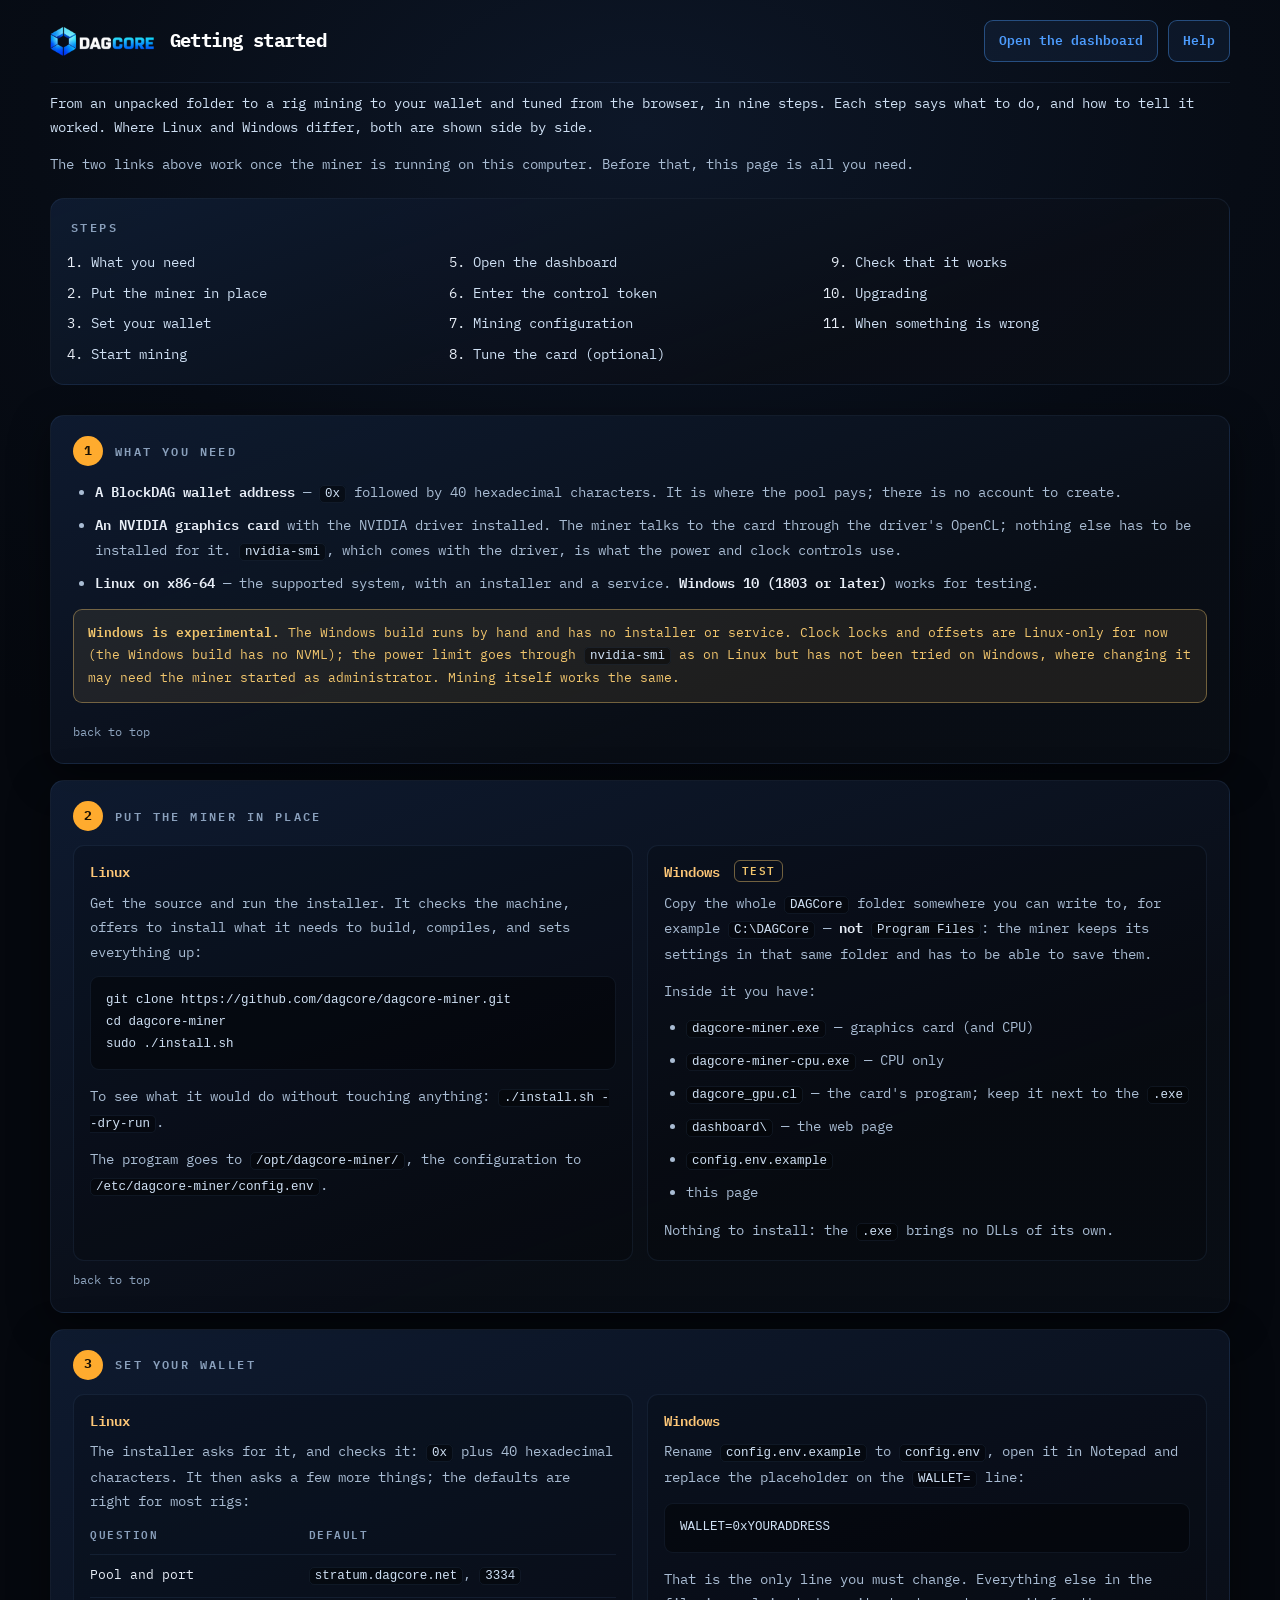
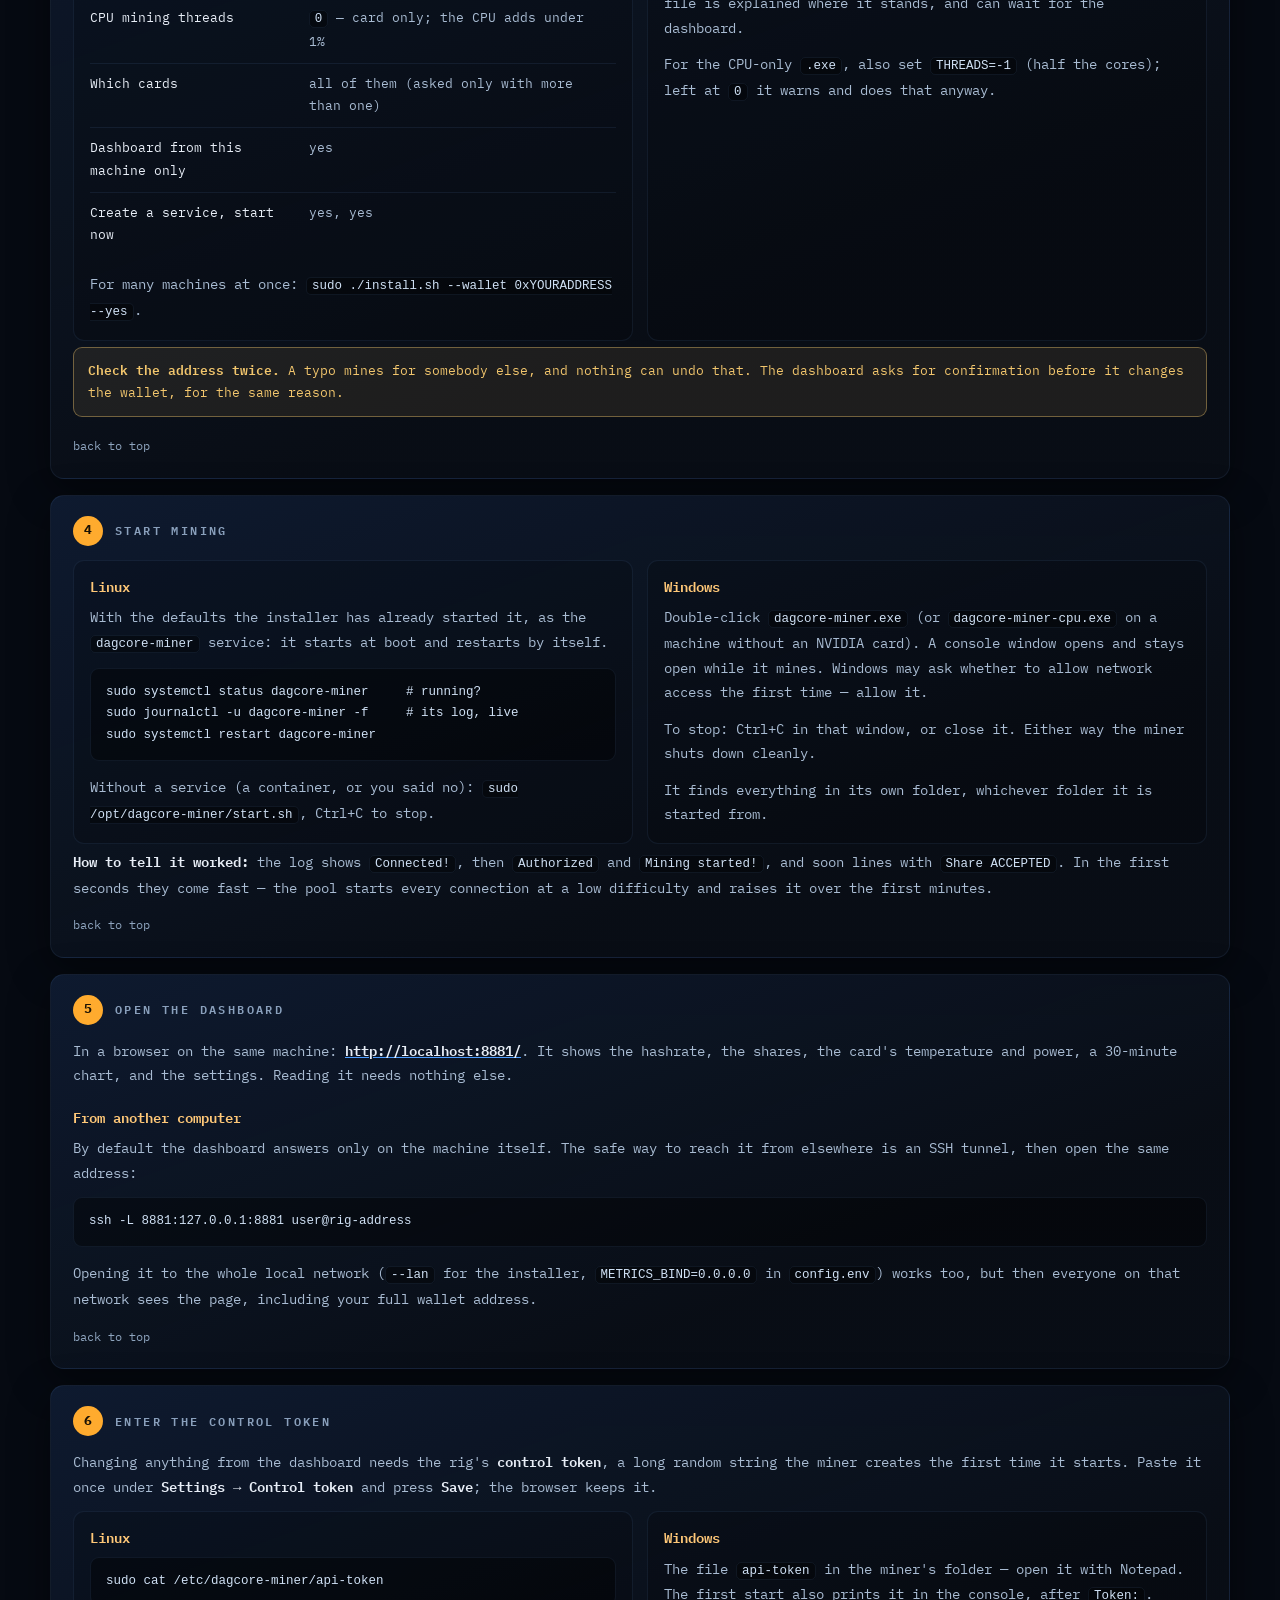
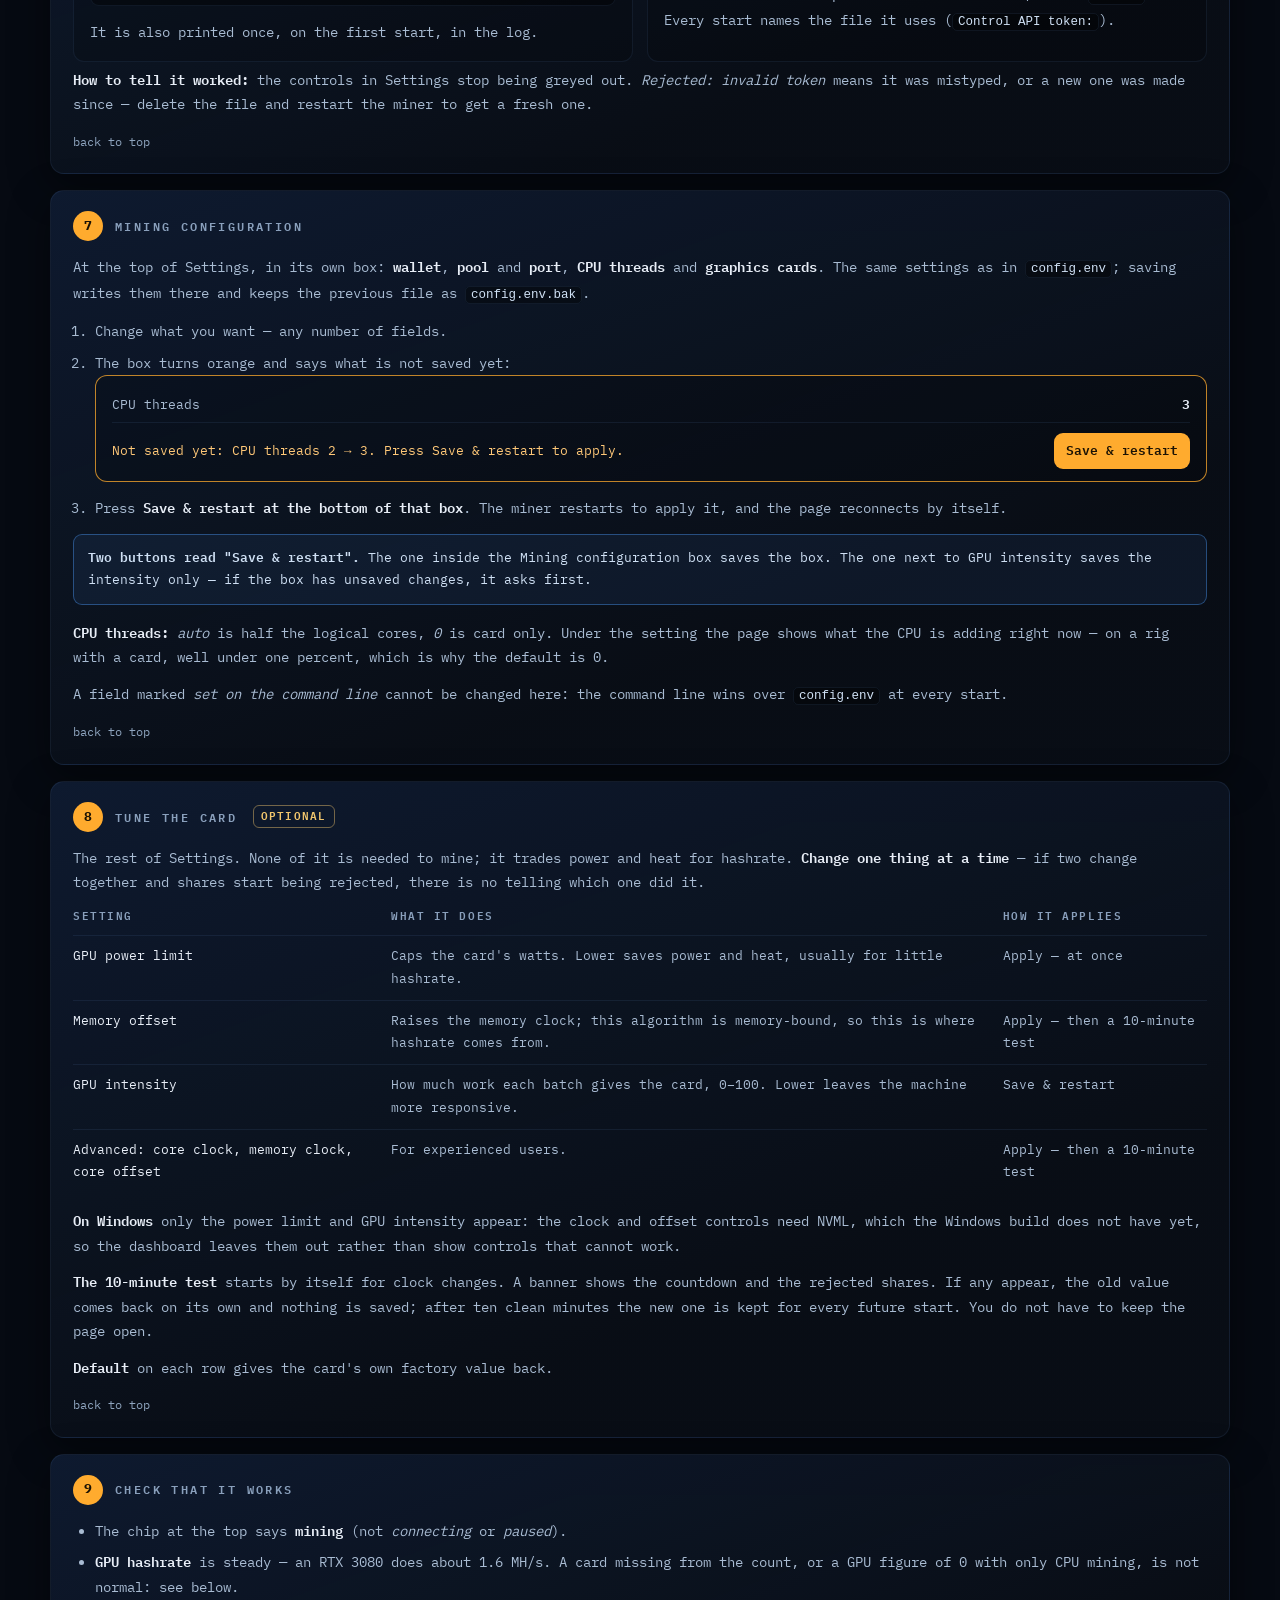
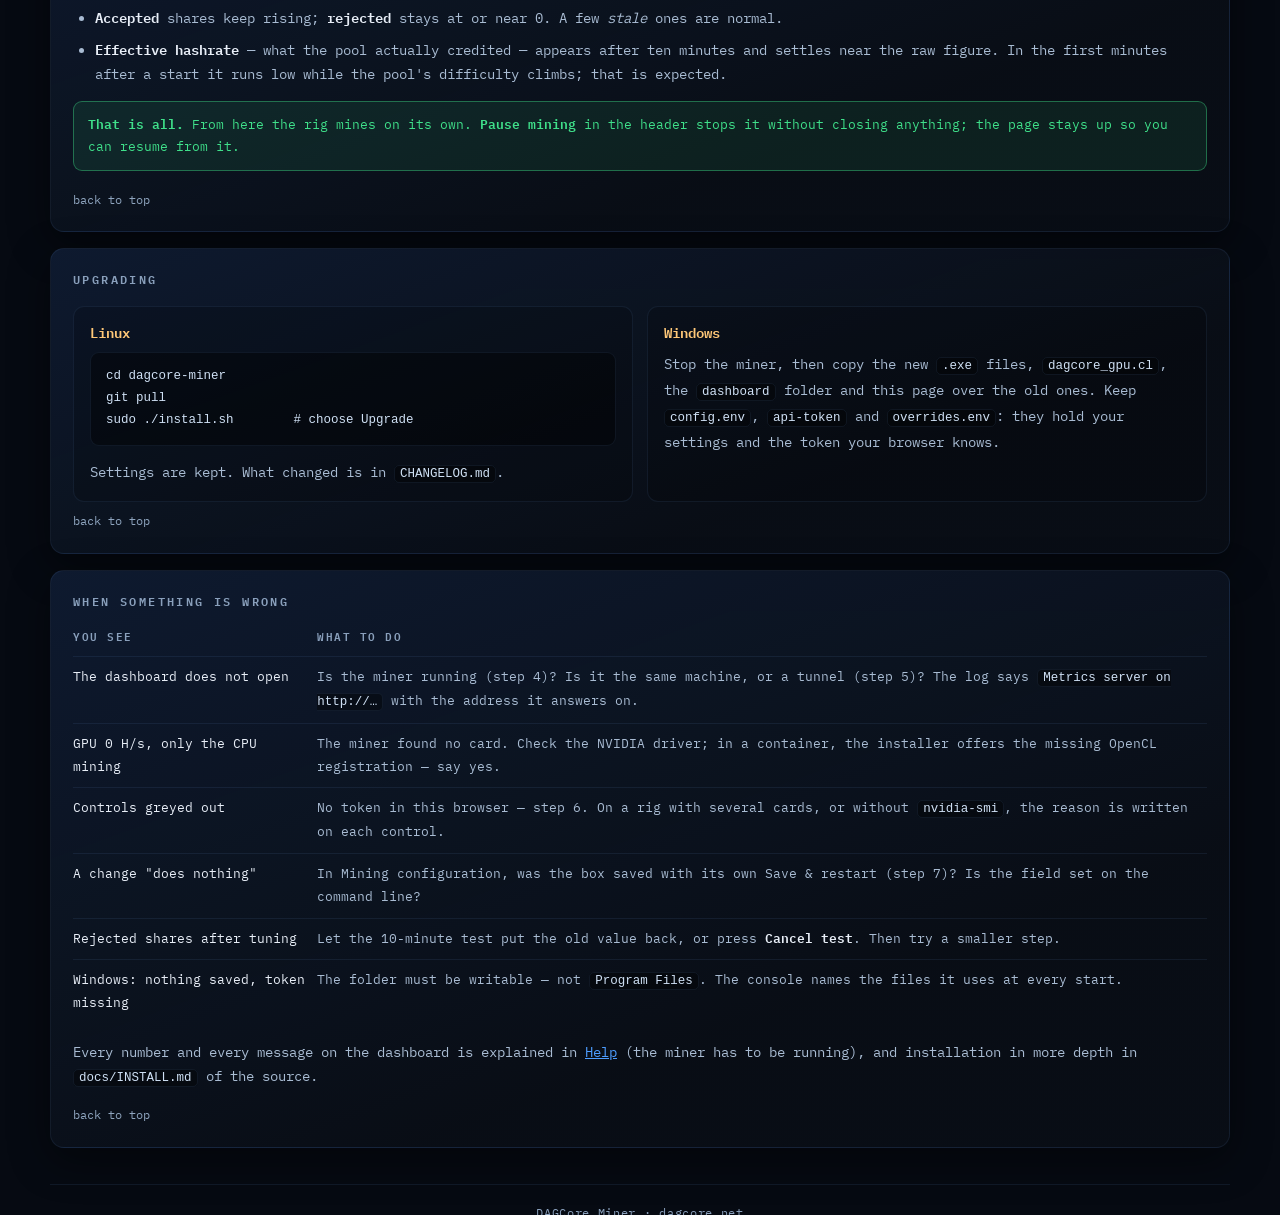
==== readme.html @ 10f7ceeb "Windows: leave out the dashboard controls that build cannot use The Windows build has no NVML, so it" ====
<!doctype html>
<html lang="en" data-theme="dark">
<head>
<meta charset="utf-8">
<meta name="viewport" content="width=device-width, initial-scale=1, viewport-fit=cover">
<meta name="color-scheme" content="dark">
<title>DAGCore Miner — Getting started</title>
<!-- Opened straight from the folder (double-click), next to the miner and its
     dashboard folder: the typeface and the logo come from there, so the page
     works offline, before the miner has ever run. Without that folder the
     fonts fall back to the system's monospace and the page still reads. -->
<link rel="stylesheet" href="dashboard/fonts.css">
<style>
/* Same tokens, typeface and panels as the dashboard and its help page. */
:root{
  --bg:#060a12; --panel:#0f1c32;
  --line:rgba(110,155,220,.28); --line-soft:rgba(90,130,190,.12);
  --text:#e8eef7; --text-2:#cfe0f4; --muted:#a9bcd3; --muted-2:#8fa5bf; --label:#8aa0bc;
  --blue:#4d9dff; --mine:#ffab2e; --mine-soft:#ffc878;
  --ok:#3fe08a; --warn:#f2c66d; --bad:#f4a29c;
  --radius:14px;
  --pad-top:env(safe-area-inset-top,0px);
  --pad-bottom:env(safe-area-inset-bottom,0px);
  color-scheme:dark;
}
*{box-sizing:border-box}
html,body{margin:0}
body{
  background:radial-gradient(1100px 700px at 50% 8%,#0d1728 0%,#070c15 55%,#05080e 100%) no-repeat,var(--bg);
  background-size:100% 1600px,auto;
  color:var(--text);
  font:14px/1.75 "IBM Plex Mono",ui-monospace,SFMono-Regular,Menlo,Consolas,monospace;
  padding:calc(var(--pad-top) + 20px) 16px calc(var(--pad-bottom) + 28px);
  -webkit-font-smoothing:antialiased;
}
.wrap{max-width:1180px;margin:0 auto}
img{max-width:100%}

header{display:flex;align-items:center;gap:16px;flex-wrap:wrap;
  padding-bottom:20px;margin-bottom:8px;border-bottom:1px solid var(--line-soft)}
header img{height:30px;width:auto;align-self:center}
header h1{margin:0;font-size:19px;font-weight:700;letter-spacing:-.03em;color:#fff}
.links{margin-left:auto;display:flex;gap:10px;flex-wrap:wrap}
a.btn{font-size:12.5px;font-weight:600;color:var(--blue);
  text-decoration:none;border:1px solid rgba(77,157,255,.4);border-radius:9px;
  padding:9px 14px;background:rgba(77,157,255,.08);white-space:nowrap}
a.btn:hover{background:rgba(77,157,255,.16)}

nav{background:linear-gradient(160deg,rgba(15,28,50,.92),rgba(10,14,22,.88) 70%);
  border:1px solid var(--line-soft);border-radius:var(--radius);padding:18px 20px;margin:22px 0 30px}
nav h2{margin:0 0 12px;font-size:12px;font-weight:600;letter-spacing:.2em;
  text-transform:uppercase;color:var(--label)}
nav ol{margin:0;padding-left:20px;columns:3;column-gap:28px}
nav li{margin:0 0 6px;break-inside:avoid}
nav a{color:var(--text-2);text-decoration:none}
nav a:hover{color:var(--blue);text-decoration:underline}

section{margin:0 0 16px;scroll-margin-top:16px;
  border:1px solid var(--line-soft);border-radius:var(--radius);padding:20px 22px;
  background:linear-gradient(160deg,rgba(15,28,50,.92),rgba(10,14,22,.88) 70%);
  box-shadow:0 12px 40px rgba(0,0,0,.45)}
/* Each step opens with its number in the miner's accent colour. */
.step{display:flex;align-items:center;gap:12px;margin:0 0 14px}
.step .n{flex:0 0 auto;width:30px;height:30px;border-radius:50%;
  display:flex;align-items:center;justify-content:center;
  font-size:13px;font-weight:700;color:#1b1204;background:var(--mine)}
.step h2{margin:0}
h2{font-size:12px;font-weight:600;letter-spacing:.2em;text-transform:uppercase;
  color:var(--label);margin:0 0 16px}
h3{font-size:14px;font-weight:600;color:var(--mine-soft);margin:18px 0 6px}
p{margin:0 0 12px;color:var(--muted)}
p.lead{color:var(--text-2)}
ul,ol.body{margin:0 0 14px;padding-left:22px;color:var(--muted)}
li{margin:0 0 7px}
b,strong{color:var(--text);font-weight:600}
code{background:rgba(0,0,0,.4);border:1px solid var(--line-soft);border-radius:5px;
  padding:1px 5px;font-size:12.5px;color:var(--text-2)}
pre{background:rgba(0,0,0,.4);border:1px solid var(--line-soft);border-radius:9px;
  padding:13px 15px;overflow-x:auto;margin:0 0 14px;font-size:12.5px;color:var(--text-2)}
pre code{background:none;border:0;padding:0}
a{color:var(--blue)}
table{width:100%;border-collapse:collapse;font-size:13px;margin:0 0 16px}
th{text-align:left;color:var(--label);font-size:11px;letter-spacing:.14em;
  text-transform:uppercase;font-weight:600;padding:0 12px 9px 0;vertical-align:bottom}
td{padding:9px 12px 9px 0;border-top:1px solid var(--line-soft);
  color:var(--muted);vertical-align:top}
td:first-child{color:var(--text)}
.table-scroll{overflow-x:auto;margin-bottom:16px}
.table-scroll table{margin:0}

/* Linux and Windows side by side where a step differs between them. */
.os{display:grid;grid-template-columns:1fr 1fr;gap:14px;margin:0 0 6px}
.os > div{border:1px solid var(--line-soft);border-radius:11px;padding:14px 16px 4px;
  background:rgba(0,0,0,.18);min-width:0}
.os h3{margin-top:0}
.tag{display:inline-block;font-size:10.5px;font-weight:600;letter-spacing:.12em;
  text-transform:uppercase;border-radius:6px;padding:1px 7px;margin-left:6px;
  vertical-align:2px;color:var(--warn);border:1px solid rgba(242,198,109,.45)}

.note{border-radius:9px;padding:12px 14px;margin:0 0 16px;font-size:13px;line-height:1.7}
.note.warn{border:1px solid rgba(242,198,109,.4);background:rgba(242,198,109,.09);color:var(--warn)}
.note.ok{border:1px solid rgba(63,224,138,.4);background:rgba(63,224,138,.09);color:var(--ok)}
.note.info{border:1px solid rgba(77,157,255,.4);background:rgba(77,157,255,.08);color:var(--text-2)}
.note b{color:inherit}
/* The orange outline Mining configuration shows while a change is unsaved. */
.mock{border:1px solid rgba(255,171,46,.75);border-radius:12px;padding:12px 16px;
  background:rgba(0,0,0,.18);margin:0 0 14px;font-size:12.5px}
.mock .row{display:flex;justify-content:space-between;gap:12px;padding:6px 0;
  border-bottom:1px solid var(--line-soft);color:var(--muted)}
.mock .row b{color:var(--text)}
.mock .act{display:flex;align-items:center;gap:10px;flex-wrap:wrap;padding-top:10px}
.mock .pend{flex:1 1 200px;color:var(--mine-soft)}
.mock .save{border-radius:9px;padding:7px 12px;font-weight:600;
  background:var(--mine);color:#1b1204;white-space:nowrap}
.up{display:inline-block;margin-top:2px;font-size:11.5px;color:var(--muted-2);text-decoration:none}
.up:hover{color:var(--blue)}
footer{margin-top:36px;padding-top:18px;border-top:1px solid var(--line-soft);
  text-align:center;color:var(--label);font-size:11.5px;letter-spacing:.06em;line-height:1.8}

@media (max-width:900px){ nav ol{columns:2} }
@media (max-width:760px){ .os{grid-template-columns:1fr} }
@media (max-width:620px){ nav ol{columns:1} }
@media (max-width:560px){
  section{padding:18px 16px}
  header{gap:12px}
  .links{margin-left:0;width:100%}
  a.btn{flex:1 1 auto;text-align:center}
}
</style>
</head>
<body>
<div class="wrap">

<header id="top">
  <img src="dashboard/logo.webp" alt="DagCore" width="152" height="44">
  <h1>Getting started</h1>
  <span class="links">
    <a class="btn" href="http://localhost:8881/">Open the dashboard</a>
    <a class="btn" href="http://localhost:8881/help">Help</a>
  </span>
</header>

<p class="lead">From an unpacked folder to a rig mining to your wallet and tuned
from the browser, in nine steps. Each step says what to do, and how to tell it
worked. Where Linux and Windows differ, both are shown side by side.</p>

<p>The two links above work once the miner is running on this computer. Before
that, this page is all you need.</p>

<nav>
  <h2>Steps</h2>
  <ol>
    <li><a href="#before">What you need</a></li>
    <li><a href="#install">Put the miner in place</a></li>
    <li><a href="#wallet">Set your wallet</a></li>
    <li><a href="#start">Start mining</a></li>
    <li><a href="#dashboard">Open the dashboard</a></li>
    <li><a href="#token">Enter the control token</a></li>
    <li><a href="#config">Mining configuration</a></li>
    <li><a href="#tuning">Tune the card (optional)</a></li>
    <li><a href="#check">Check that it works</a></li>
    <li><a href="#upgrade">Upgrading</a></li>
    <li><a href="#trouble">When something is wrong</a></li>
  </ol>
</nav>

<!-- 1 -->
<section id="before">
<div class="step"><span class="n">1</span><h2>What you need</h2></div>
<ul>
  <li><b>A BlockDAG wallet address</b> — <code>0x</code> followed by 40
  hexadecimal characters. It is where the pool pays; there is no account to
  create.</li>
  <li><b>An NVIDIA graphics card</b> with the NVIDIA driver installed. The
  miner talks to the card through the driver's OpenCL; nothing else has to be
  installed for it. <code>nvidia-smi</code>, which comes with the driver, is
  what the power and clock controls use.</li>
  <li><b>Linux on x86-64</b> — the supported system, with an installer and a
  service. <b>Windows 10 (1803 or later)</b> works for testing.</li>
</ul>
<div class="note warn"><b>Windows is experimental.</b> The Windows build runs
by hand and has no installer or service. Clock locks and offsets are Linux-only
for now (the Windows build has no NVML); the power limit goes through
<code>nvidia-smi</code> as on Linux but has not been tried on Windows, where
changing it may need the miner started as administrator. Mining itself works
the same.</div>
<a class="up" href="#top">back to top</a>
</section>

<!-- 2 -->
<section id="install">
<div class="step"><span class="n">2</span><h2>Put the miner in place</h2></div>
<div class="os">
  <div>
    <h3>Linux</h3>
    <p>Get the source and run the installer. It checks the machine, offers to
    install what it needs to build, compiles, and sets everything up:</p>
<pre><code>git clone https://github.com/dagcore/dagcore-miner.git
cd dagcore-miner
sudo ./install.sh</code></pre>
    <p>To see what it would do without touching anything:
    <code>./install.sh --dry-run</code>.</p>
    <p>The program goes to <code>/opt/dagcore-miner/</code>, the
    configuration to <code>/etc/dagcore-miner/config.env</code>.</p>
  </div>
  <div>
    <h3>Windows <span class="tag">test</span></h3>
    <p>Copy the whole <code>DAGCore</code> folder somewhere you can write to,
    for example <code>C:\DAGCore</code> — <b>not</b>
    <code>Program Files</code>: the miner keeps its settings in that same
    folder and has to be able to save them.</p>
    <p>Inside it you have:</p>
    <ul>
      <li><code>dagcore-miner.exe</code> — graphics card (and CPU)</li>
      <li><code>dagcore-miner-cpu.exe</code> — CPU only</li>
      <li><code>dagcore_gpu.cl</code> — the card's program; keep it next to
      the <code>.exe</code></li>
      <li><code>dashboard\</code> — the web page</li>
      <li><code>config.env.example</code></li>
      <li>this page</li>
    </ul>
    <p>Nothing to install: the <code>.exe</code> brings no DLLs of its own.</p>
  </div>
</div>
<a class="up" href="#top">back to top</a>
</section>

<!-- 3 -->
<section id="wallet">
<div class="step"><span class="n">3</span><h2>Set your wallet</h2></div>
<div class="os">
  <div>
    <h3>Linux</h3>
    <p>The installer asks for it, and checks it: <code>0x</code> plus 40
    hexadecimal characters. It then asks a few more things; the defaults are
    right for most rigs:</p>
    <div class="table-scroll"><table>
      <tr><th>Question</th><th>Default</th></tr>
      <tr><td>Pool and port</td><td><code>stratum.dagcore.net</code>, <code>3334</code></td></tr>
      <tr><td>CPU mining threads</td><td><code>0</code> — card only; the CPU adds under 1%</td></tr>
      <tr><td>Which cards</td><td>all of them (asked only with more than one)</td></tr>
      <tr><td>Dashboard from this machine only</td><td>yes</td></tr>
      <tr><td>Create a service, start now</td><td>yes, yes</td></tr>
    </table></div>
    <p>For many machines at once:
    <code>sudo ./install.sh --wallet 0xYOURADDRESS --yes</code>.</p>
  </div>
  <div>
    <h3>Windows</h3>
    <p>Rename <code>config.env.example</code> to <code>config.env</code>, open
    it in Notepad and replace the placeholder on the <code>WALLET=</code>
    line:</p>
<pre><code>WALLET=0xYOURADDRESS</code></pre>
    <p>That is the only line you must change. Everything else in the file is
    explained where it stands, and can wait for the dashboard.</p>
    <p>For the CPU-only <code>.exe</code>, also set <code>THREADS=-1</code>
    (half the cores); left at <code>0</code> it warns and does that anyway.</p>
  </div>
</div>
<div class="note warn"><b>Check the address twice.</b> A typo mines for
somebody else, and nothing can undo that. The dashboard asks for confirmation
before it changes the wallet, for the same reason.</div>
<a class="up" href="#top">back to top</a>
</section>

<!-- 4 -->
<section id="start">
<div class="step"><span class="n">4</span><h2>Start mining</h2></div>
<div class="os">
  <div>
    <h3>Linux</h3>
    <p>With the defaults the installer has already started it, as the
    <code>dagcore-miner</code> service: it starts at boot and restarts by
    itself.</p>
<pre><code>sudo systemctl status dagcore-miner     # running?
sudo journalctl -u dagcore-miner -f     # its log, live
sudo systemctl restart dagcore-miner</code></pre>
    <p>Without a service (a container, or you said no):
    <code>sudo /opt/dagcore-miner/start.sh</code>, Ctrl+C to stop.</p>
  </div>
  <div>
    <h3>Windows</h3>
    <p>Double-click <code>dagcore-miner.exe</code> (or
    <code>dagcore-miner-cpu.exe</code> on a machine without an NVIDIA card).
    A console window opens and stays open while it mines. Windows may ask
    whether to allow network access the first time — allow it.</p>
    <p>To stop: Ctrl+C in that window, or close it. Either way the miner shuts
    down cleanly.</p>
    <p>It finds everything in its own folder, whichever folder it is started
    from.</p>
  </div>
</div>
<p><b>How to tell it worked:</b> the log shows <code>Connected!</code>, then
<code>Authorized</code> and <code>Mining started!</code>, and soon lines with
<code>Share ACCEPTED</code>. In the first seconds they come fast — the pool
starts every connection at a low difficulty and raises it over the first
minutes.</p>
<a class="up" href="#top">back to top</a>
</section>

<!-- 5 -->
<section id="dashboard">
<div class="step"><span class="n">5</span><h2>Open the dashboard</h2></div>
<p>In a browser on the same machine:
<a href="http://localhost:8881/"><b>http://localhost:8881/</b></a>. It shows
the hashrate, the shares, the card's temperature and power, a 30-minute chart,
and the settings. Reading it needs nothing else.</p>
<h3>From another computer</h3>
<p>By default the dashboard answers only on the machine itself. The safe way to
reach it from elsewhere is an SSH tunnel, then open the same address:</p>
<pre><code>ssh -L 8881:127.0.0.1:8881 user@rig-address</code></pre>
<p>Opening it to the whole local network (<code>--lan</code> for the installer,
<code>METRICS_BIND=0.0.0.0</code> in <code>config.env</code>) works too, but
then everyone on that network sees the page, including your full wallet
address.</p>
<a class="up" href="#top">back to top</a>
</section>

<!-- 6 -->
<section id="token">
<div class="step"><span class="n">6</span><h2>Enter the control token</h2></div>
<p>Changing anything from the dashboard needs the rig's <b>control token</b>,
a long random string the miner creates the first time it starts. Paste it once
under <b>Settings → Control token</b> and press <b>Save</b>; the browser keeps
it.</p>
<div class="os">
  <div>
    <h3>Linux</h3>
<pre><code>sudo cat /etc/dagcore-miner/api-token</code></pre>
    <p>It is also printed once, on the first start, in the log.</p>
  </div>
  <div>
    <h3>Windows</h3>
    <p>The file <code>api-token</code> in the miner's folder — open it with
    Notepad. The first start also prints it in the console, after
    <code>Token:</code>. Every start names the file it uses
    (<code>Control API token:</code>).</p>
  </div>
</div>
<p><b>How to tell it worked:</b> the controls in Settings stop being greyed out.
<i>Rejected: invalid token</i> means it was mistyped, or a new one was made
since — delete the file and restart the miner to get a fresh one.</p>
<a class="up" href="#top">back to top</a>
</section>

<!-- 7 -->
<section id="config">
<div class="step"><span class="n">7</span><h2>Mining configuration</h2></div>
<p>At the top of Settings, in its own box: <b>wallet</b>, <b>pool</b> and
<b>port</b>, <b>CPU threads</b> and <b>graphics cards</b>. The same settings
as in <code>config.env</code>; saving writes them there and keeps the previous
file as <code>config.env.bak</code>.</p>
<ol class="body">
  <li>Change what you want — any number of fields.</li>
  <li>The box turns orange and says what is not saved yet:
    <div class="mock">
      <div class="row"><span>CPU threads</span><b>3</b></div>
      <div class="act"><span class="pend">Not saved yet: CPU threads 2 → 3.
      Press Save &amp; restart to apply.</span><span class="save">Save &amp; restart</span></div>
    </div>
  </li>
  <li>Press <b>Save &amp; restart at the bottom of that box</b>. The miner
  restarts to apply it, and the page reconnects by itself.</li>
</ol>
<div class="note info"><b>Two buttons read "Save &amp; restart".</b> The one
inside the Mining configuration box saves the box. The one next to GPU
intensity saves the intensity only — if the box has unsaved changes, it asks
first.</div>
<p><b>CPU threads:</b> <i>auto</i> is half the logical cores, <i>0</i> is card
only. Under the setting the page shows what the CPU is adding right now — on a
rig with a card, well under one percent, which is why the default is 0.</p>
<p>A field marked <i>set on the command line</i> cannot be changed here: the
command line wins over <code>config.env</code> at every start.</p>
<a class="up" href="#top">back to top</a>
</section>

<!-- 8 -->
<section id="tuning">
<div class="step"><span class="n">8</span><h2>Tune the card <span class="tag">optional</span></h2></div>
<p>The rest of Settings. None of it is needed to mine; it trades power and heat
for hashrate. <b>Change one thing at a time</b> — if two change together and
shares start being rejected, there is no telling which one did it.</p>
<div class="table-scroll"><table>
  <tr><th>Setting</th><th>What it does</th><th>How it applies</th></tr>
  <tr><td>GPU power limit</td><td>Caps the card's watts. Lower saves power and heat,
      usually for little hashrate.</td><td>Apply — at once</td></tr>
  <tr><td>Memory offset</td><td>Raises the memory clock; this algorithm is
      memory-bound, so this is where hashrate comes from.</td>
      <td>Apply — then a 10-minute test</td></tr>
  <tr><td>GPU intensity</td><td>How much work each batch gives the card, 0–100.
      Lower leaves the machine more responsive.</td><td>Save &amp; restart</td></tr>
  <tr><td>Advanced: core clock, memory clock, core offset</td><td>For experienced
      users.</td><td>Apply — then a 10-minute test</td></tr>
</table></div>
<p><b>On Windows</b> only the power limit and GPU intensity appear: the clock
and offset controls need NVML, which the Windows build does not have yet, so
the dashboard leaves them out rather than show controls that cannot work.</p>
<p><b>The 10-minute test</b> starts by itself for clock changes. A banner shows
the countdown and the rejected shares. If any appear, the old value comes back
on its own and nothing is saved; after ten clean minutes the new one is kept for
every future start. You do not have to keep the page open.</p>
<p><b>Default</b> on each row gives the card's own factory value back.</p>
<a class="up" href="#top">back to top</a>
</section>

<!-- 9 -->
<section id="check">
<div class="step"><span class="n">9</span><h2>Check that it works</h2></div>
<ul>
  <li>The chip at the top says <b>mining</b> (not <i>connecting</i> or
  <i>paused</i>).</li>
  <li><b>GPU hashrate</b> is steady — an RTX 3080 does about 1.6 MH/s. A card
  missing from the count, or a GPU figure of 0 with only CPU mining, is not
  normal: see below.</li>
  <li><b>Accepted</b> shares keep rising; <b>rejected</b> stays at or near
  0. A few <i>stale</i> ones are normal.</li>
  <li><b>Effective hashrate</b> — what the pool actually credited — appears
  after ten minutes and settles near the raw figure. In the first minutes after
  a start it runs low while the pool's difficulty climbs; that is expected.</li>
</ul>
<div class="note ok"><b>That is all.</b> From here the rig mines on its own.
<b>Pause mining</b> in the header stops it without closing anything; the page
stays up so you can resume from it.</div>
<a class="up" href="#top">back to top</a>
</section>

<!-- upgrade -->
<section id="upgrade">
<h2>Upgrading</h2>
<div class="os">
  <div>
    <h3>Linux</h3>
<pre><code>cd dagcore-miner
git pull
sudo ./install.sh        # choose Upgrade</code></pre>
    <p>Settings are kept. What changed is in <code>CHANGELOG.md</code>.</p>
  </div>
  <div>
    <h3>Windows</h3>
    <p>Stop the miner, then copy the new <code>.exe</code> files,
    <code>dagcore_gpu.cl</code>, the <code>dashboard</code> folder and this
    page over the old ones. Keep <code>config.env</code>,
    <code>api-token</code> and <code>overrides.env</code>: they hold your
    settings and the token your browser knows.</p>
  </div>
</div>
<a class="up" href="#top">back to top</a>
</section>

<!-- trouble -->
<section id="trouble">
<h2>When something is wrong</h2>
<div class="table-scroll"><table>
  <tr><th>You see</th><th>What to do</th></tr>
  <tr><td>The dashboard does not open</td>
      <td>Is the miner running (step 4)? Is it the same machine, or a tunnel
      (step 5)? The log says <code>Metrics server on http://…</code> with the
      address it answers on.</td></tr>
  <tr><td>GPU 0 H/s, only the CPU mining</td>
      <td>The miner found no card. Check the NVIDIA driver; in a container, the
      installer offers the missing OpenCL registration — say yes.</td></tr>
  <tr><td>Controls greyed out</td>
      <td>No token in this browser — step 6. On a rig with several cards, or
      without <code>nvidia-smi</code>, the reason is written on each control.</td></tr>
  <tr><td>A change "does nothing"</td>
      <td>In Mining configuration, was the box saved with its own Save &amp;
      restart (step 7)? Is the field set on the command line?</td></tr>
  <tr><td>Rejected shares after tuning</td>
      <td>Let the 10-minute test put the old value back, or press
      <b>Cancel test</b>. Then try a smaller step.</td></tr>
  <tr><td>Windows: nothing saved, token missing</td>
      <td>The folder must be writable — not <code>Program Files</code>. The
      console names the files it uses at every start.</td></tr>
</table></div>
<p>Every number and every message on the dashboard is explained in
<a href="http://localhost:8881/help">Help</a> (the miner has to be running), and
installation in more depth in <code>docs/INSTALL.md</code> of the source.</p>
<a class="up" href="#top">back to top</a>
</section>

<footer>DAGCore Miner &middot; dagcore.net</footer>
</div>
</body>
</html>
---- dashboard/fonts.css ----
/* Shared by index.html and help.html so the typeface is downloaded once.
 * Served by the miner at /fonts.css from the dashboard directory.
 *
 * IBM Plex Mono - Copyright IBM Corp., SIL Open Font License 1.1.
 * Full licence text ships next to this file as OFL.txt; the OFL requires it
 * to travel with the font, and the font travels inside this page. The three
 * weights below are the latin subsets dagcore.net serves, base64-inlined so
 * an offline rig still renders the site typeface.
 */
@font-face{font-family:"IBM Plex Mono";font-style:normal;font-weight:400;font-display:swap;
  src:url([data-uri]) format("woff2")}
@font-face{font-family:"IBM Plex Mono";font-style:normal;font-weight:600;font-display:swap;
  src:url([data-uri]) format("woff2")}
@font-face{font-family:"IBM Plex Mono";font-style:normal;font-weight:700;font-display:swap;
  src:url([data-uri]) format("woff2")}
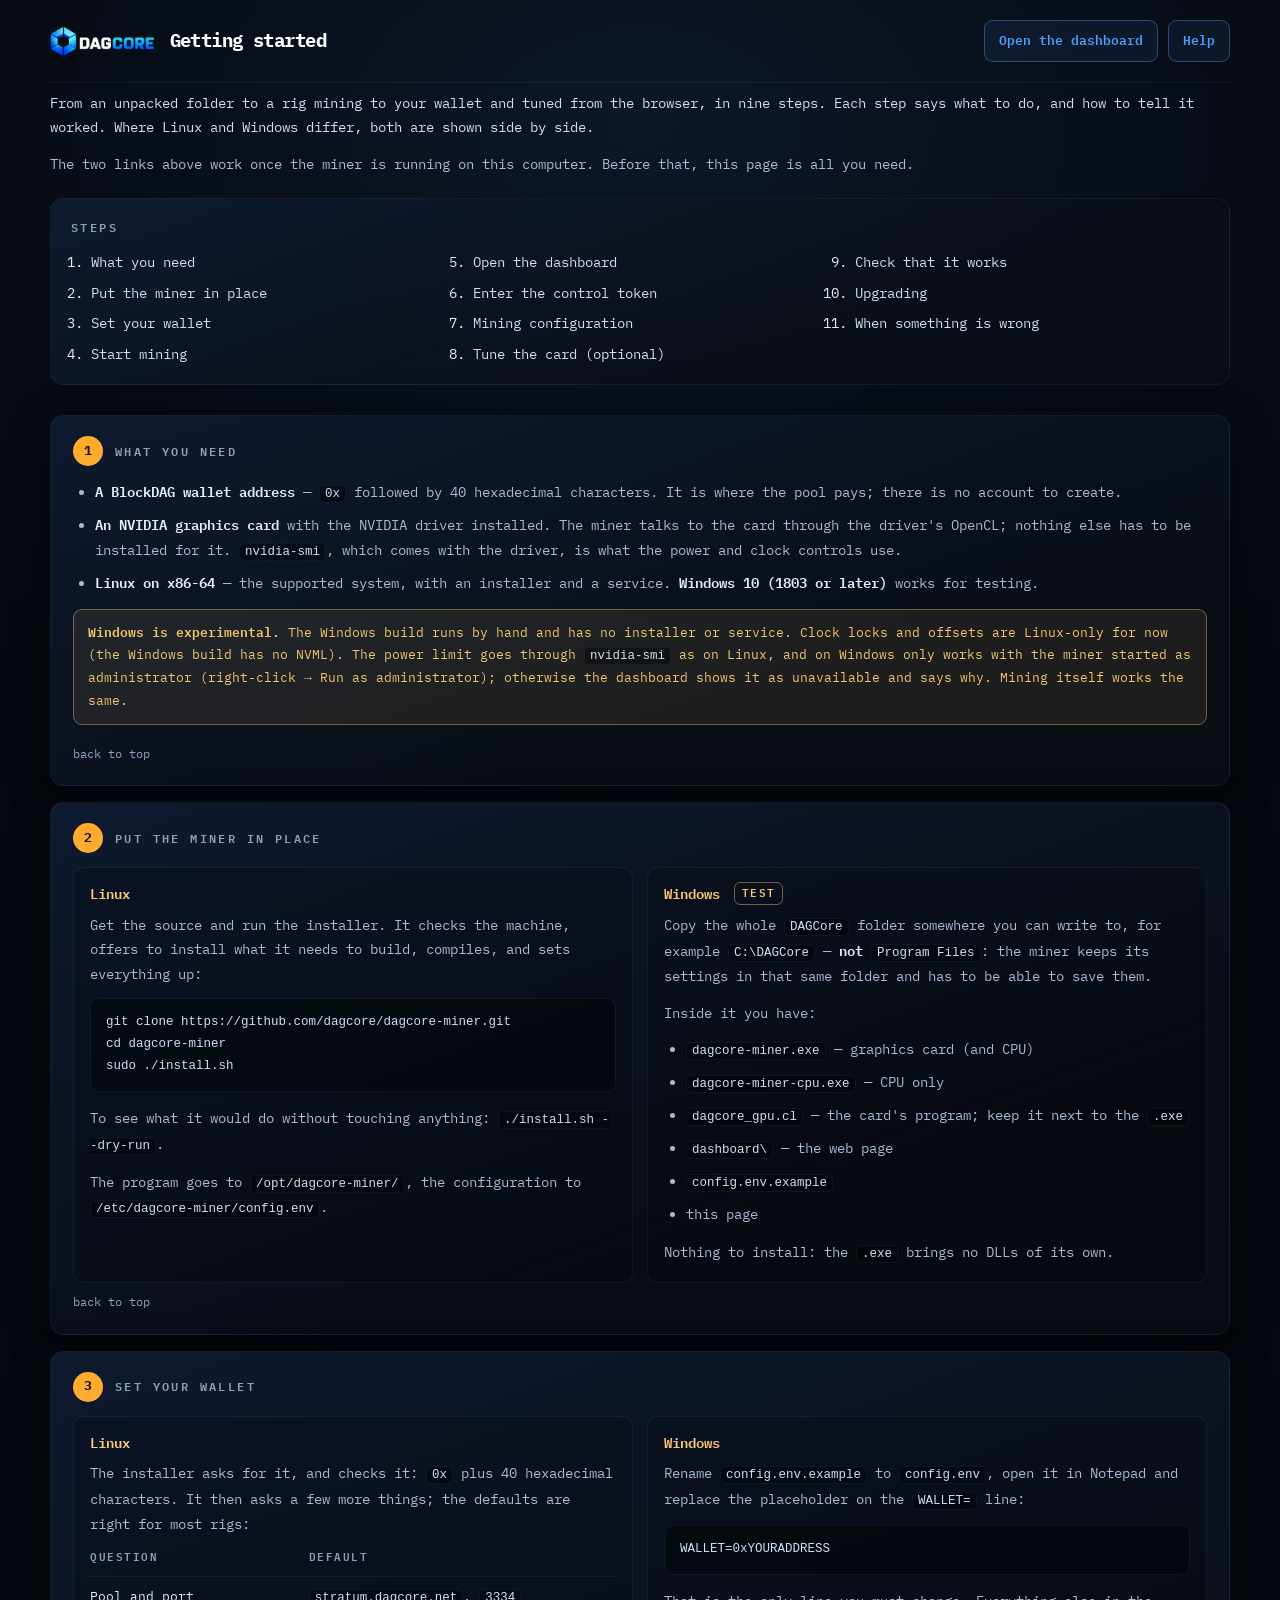
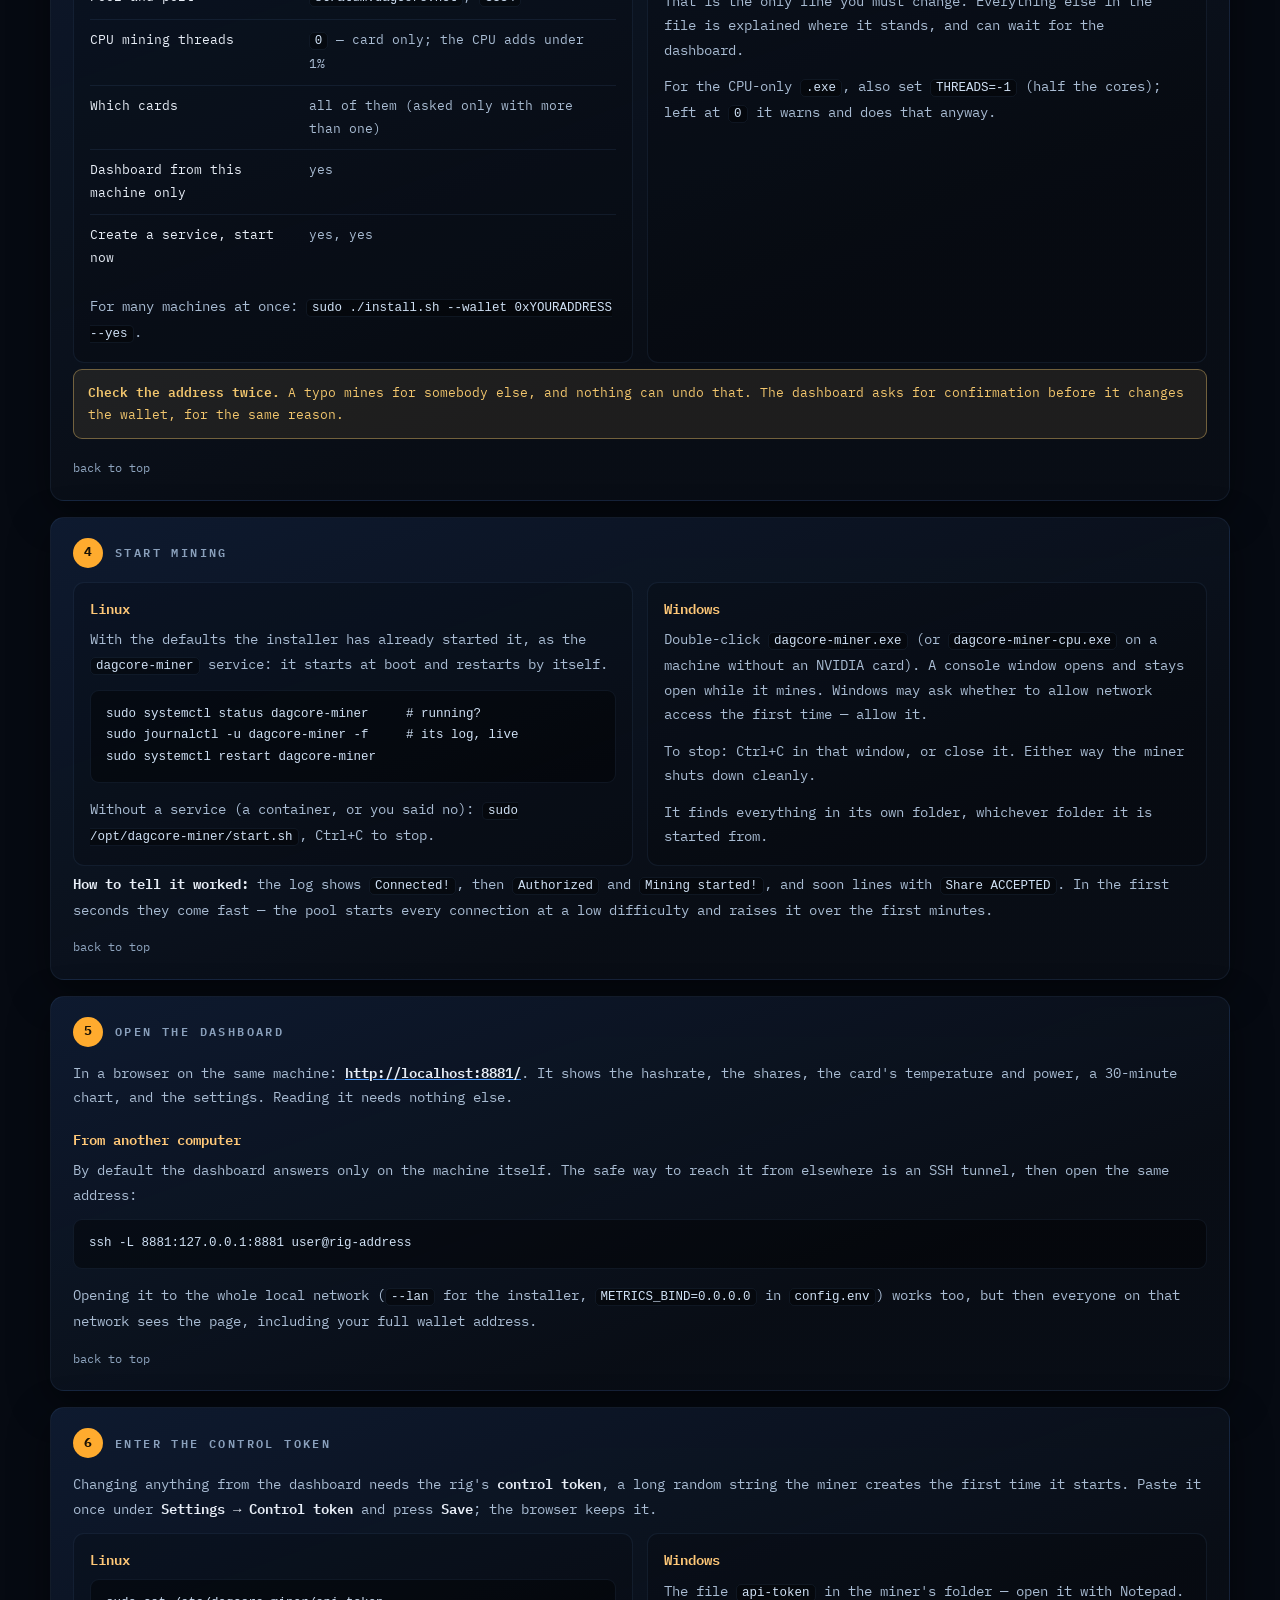
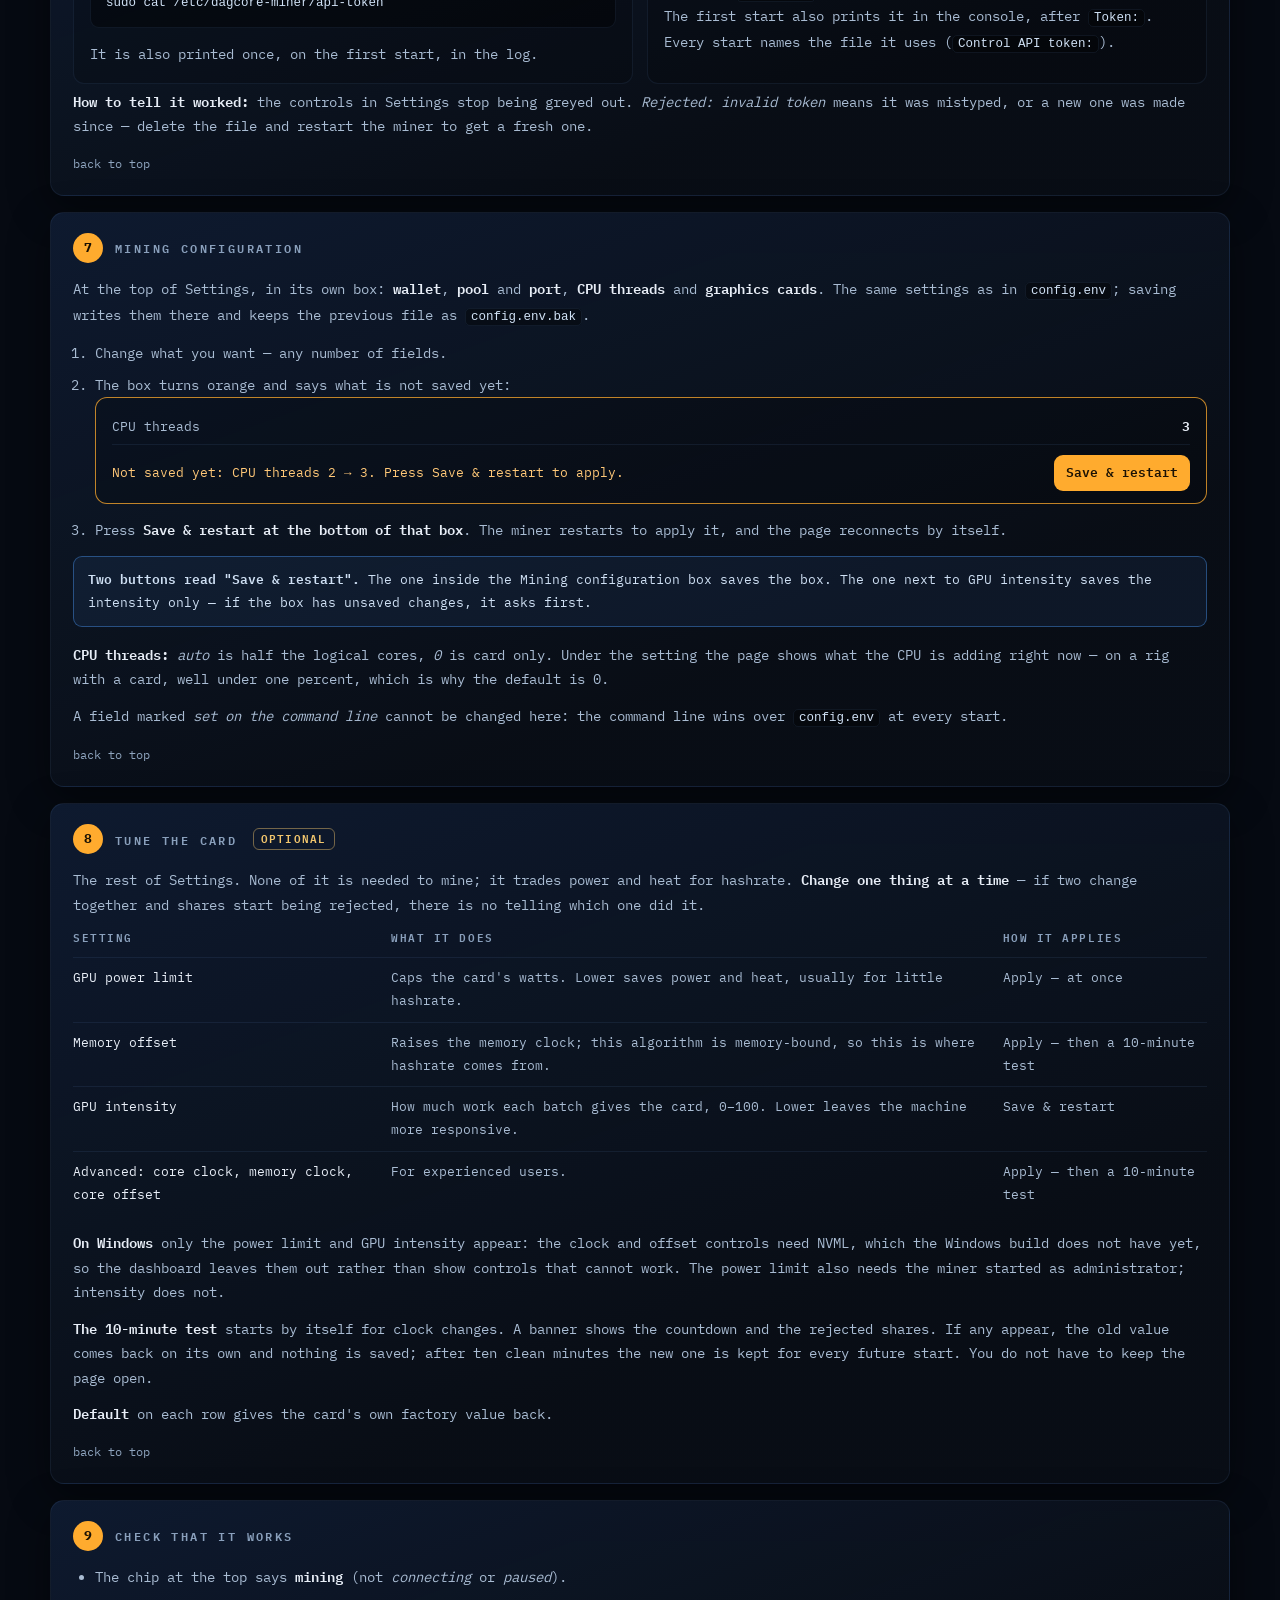
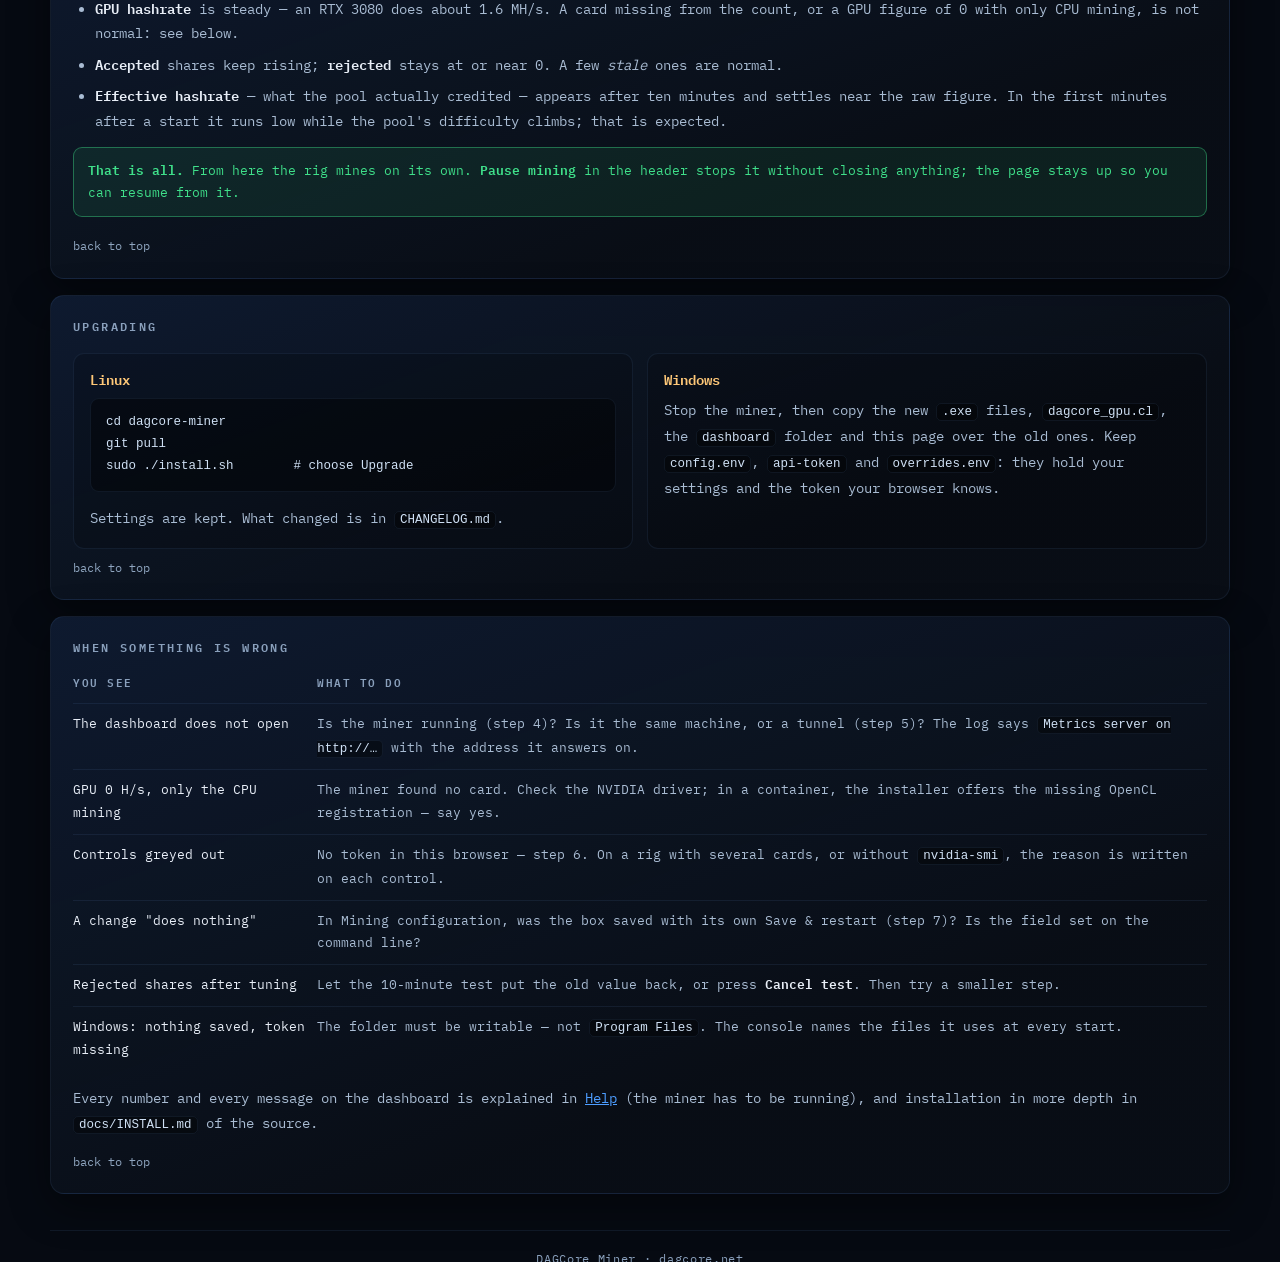
==== commit b6e46ac8: "Windows power limit: say it needs administrator, and why Apply failed Reported from Windows: changin" ====
--- a/readme.html
+++ b/readme.html
@@ -180,10 +180,11 @@
 </ul>
 <div class="note warn"><b>Windows is experimental.</b> The Windows build runs
 by hand and has no installer or service. Clock locks and offsets are Linux-only
-for now (the Windows build has no NVML); the power limit goes through
-<code>nvidia-smi</code> as on Linux but has not been tried on Windows, where
-changing it may need the miner started as administrator. Mining itself works
-the same.</div>
+for now (the Windows build has no NVML). The power limit goes through
+<code>nvidia-smi</code> as on Linux, and on Windows only works with the miner
+started as administrator (right-click → Run as administrator); otherwise the
+dashboard shows it as unavailable and says why. Mining itself works the
+same.</div>
 <a class="up" href="#top">back to top</a>
 </section>
 
@@ -394,7 +395,9 @@
 </table></div>
 <p><b>On Windows</b> only the power limit and GPU intensity appear: the clock
 and offset controls need NVML, which the Windows build does not have yet, so
-the dashboard leaves them out rather than show controls that cannot work.</p>
+the dashboard leaves them out rather than show controls that cannot work. The
+power limit also needs the miner started as administrator; intensity does
+not.</p>
 <p><b>The 10-minute test</b> starts by itself for clock changes. A banner shows
 the countdown and the rejected shares. If any appear, the old value comes back
 on its own and nothing is saved; after ten clean minutes the new one is kept for
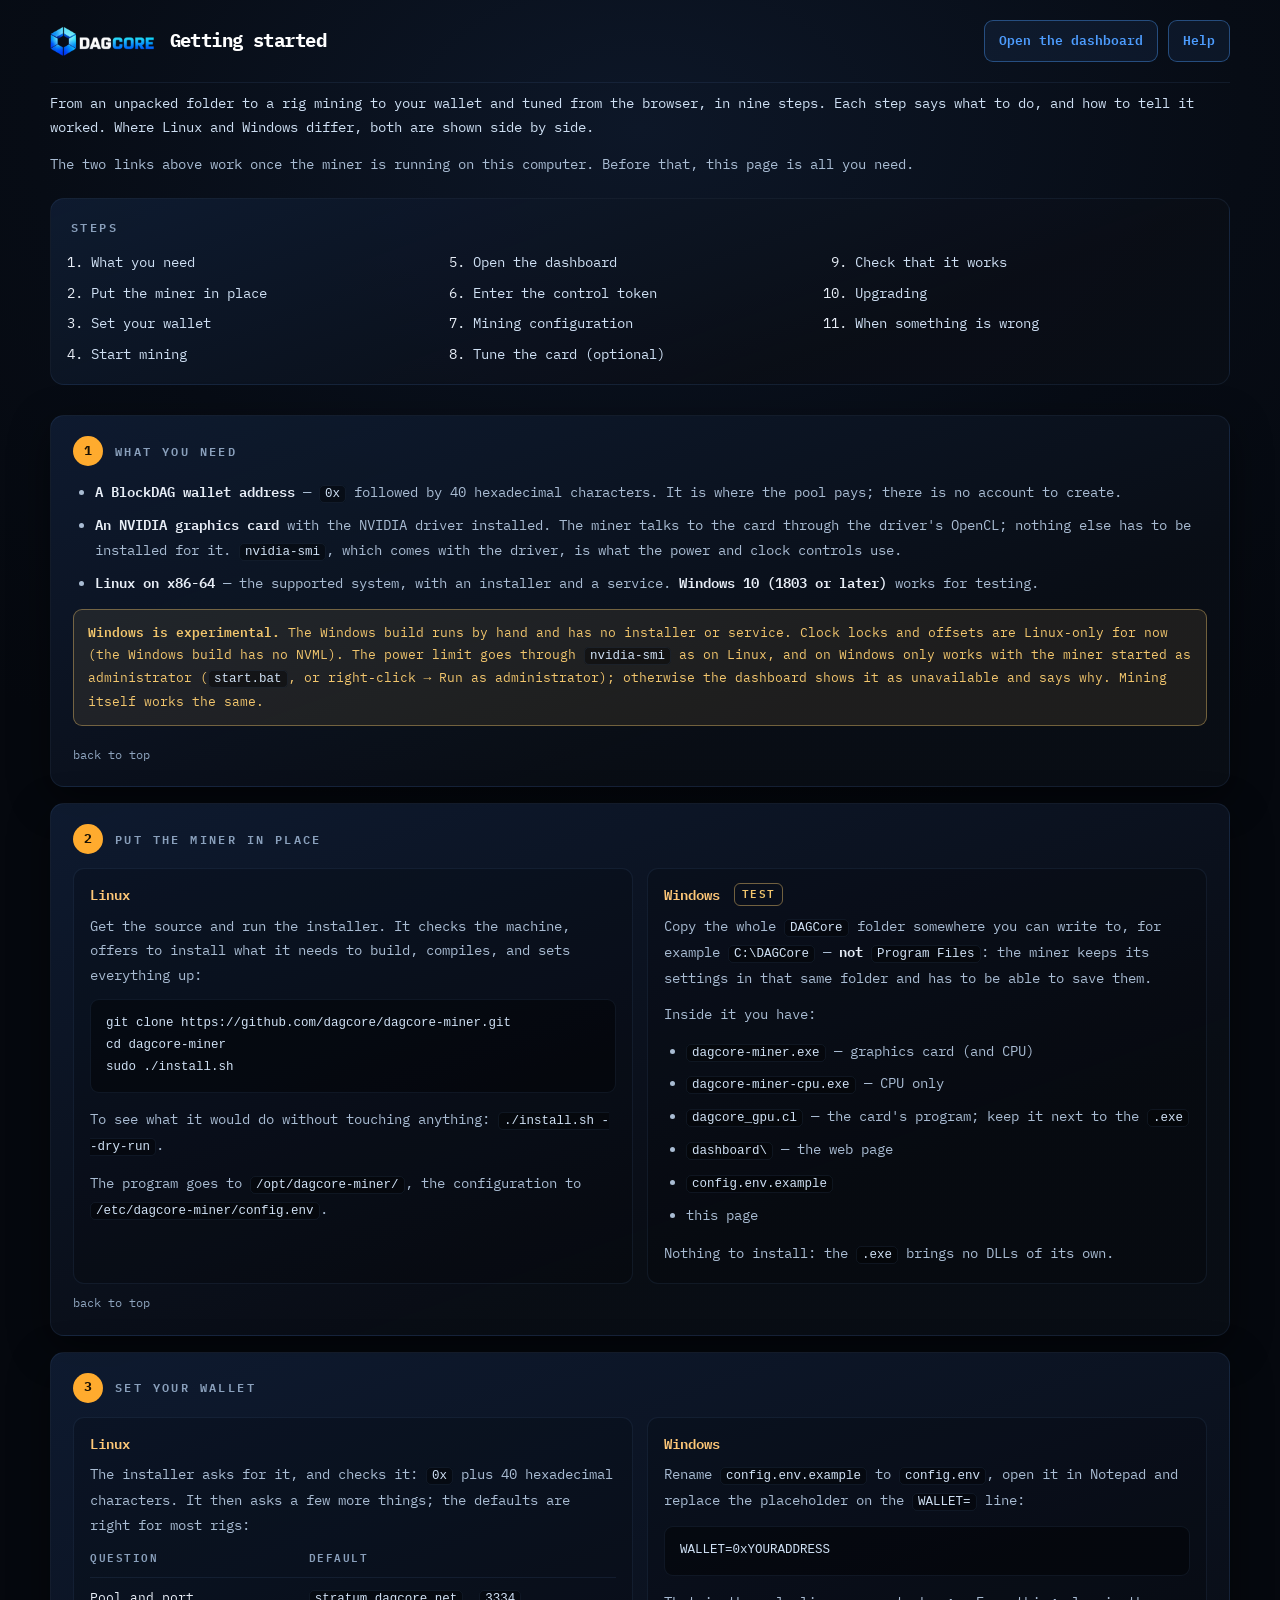
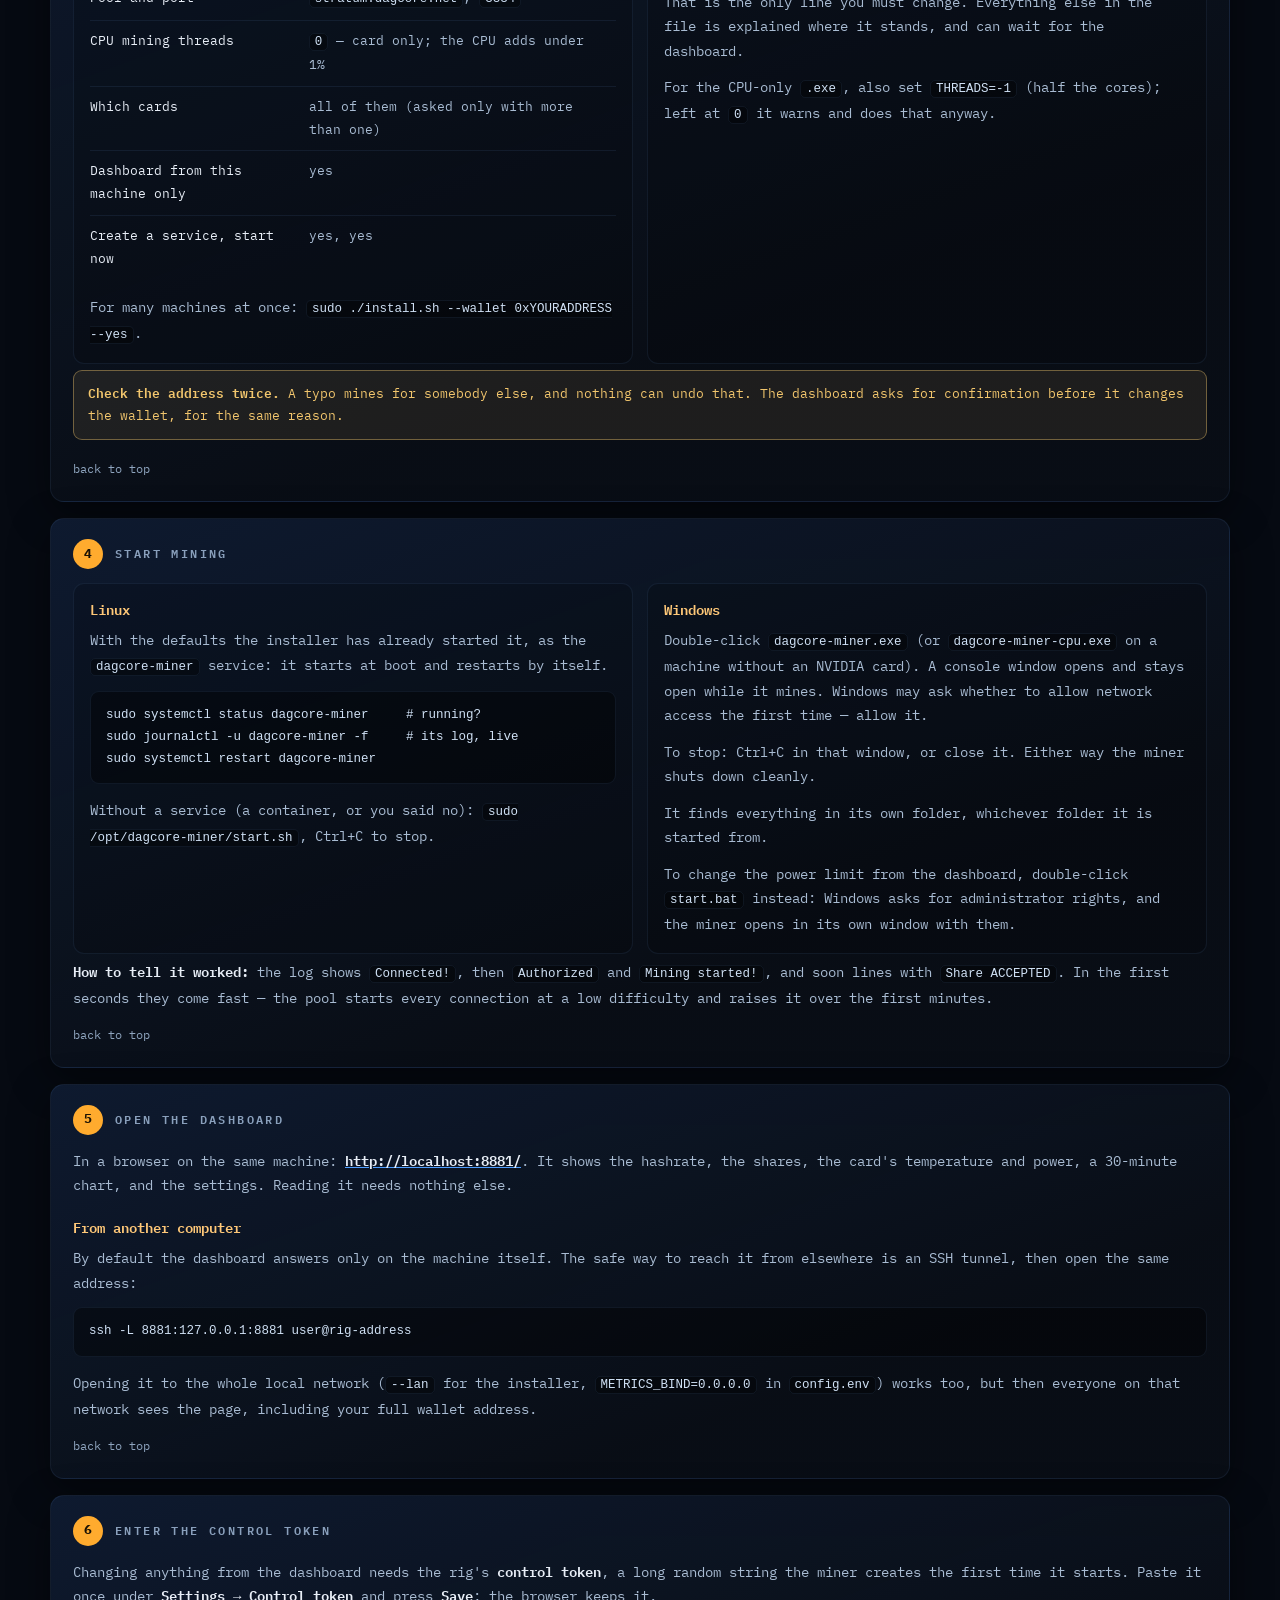
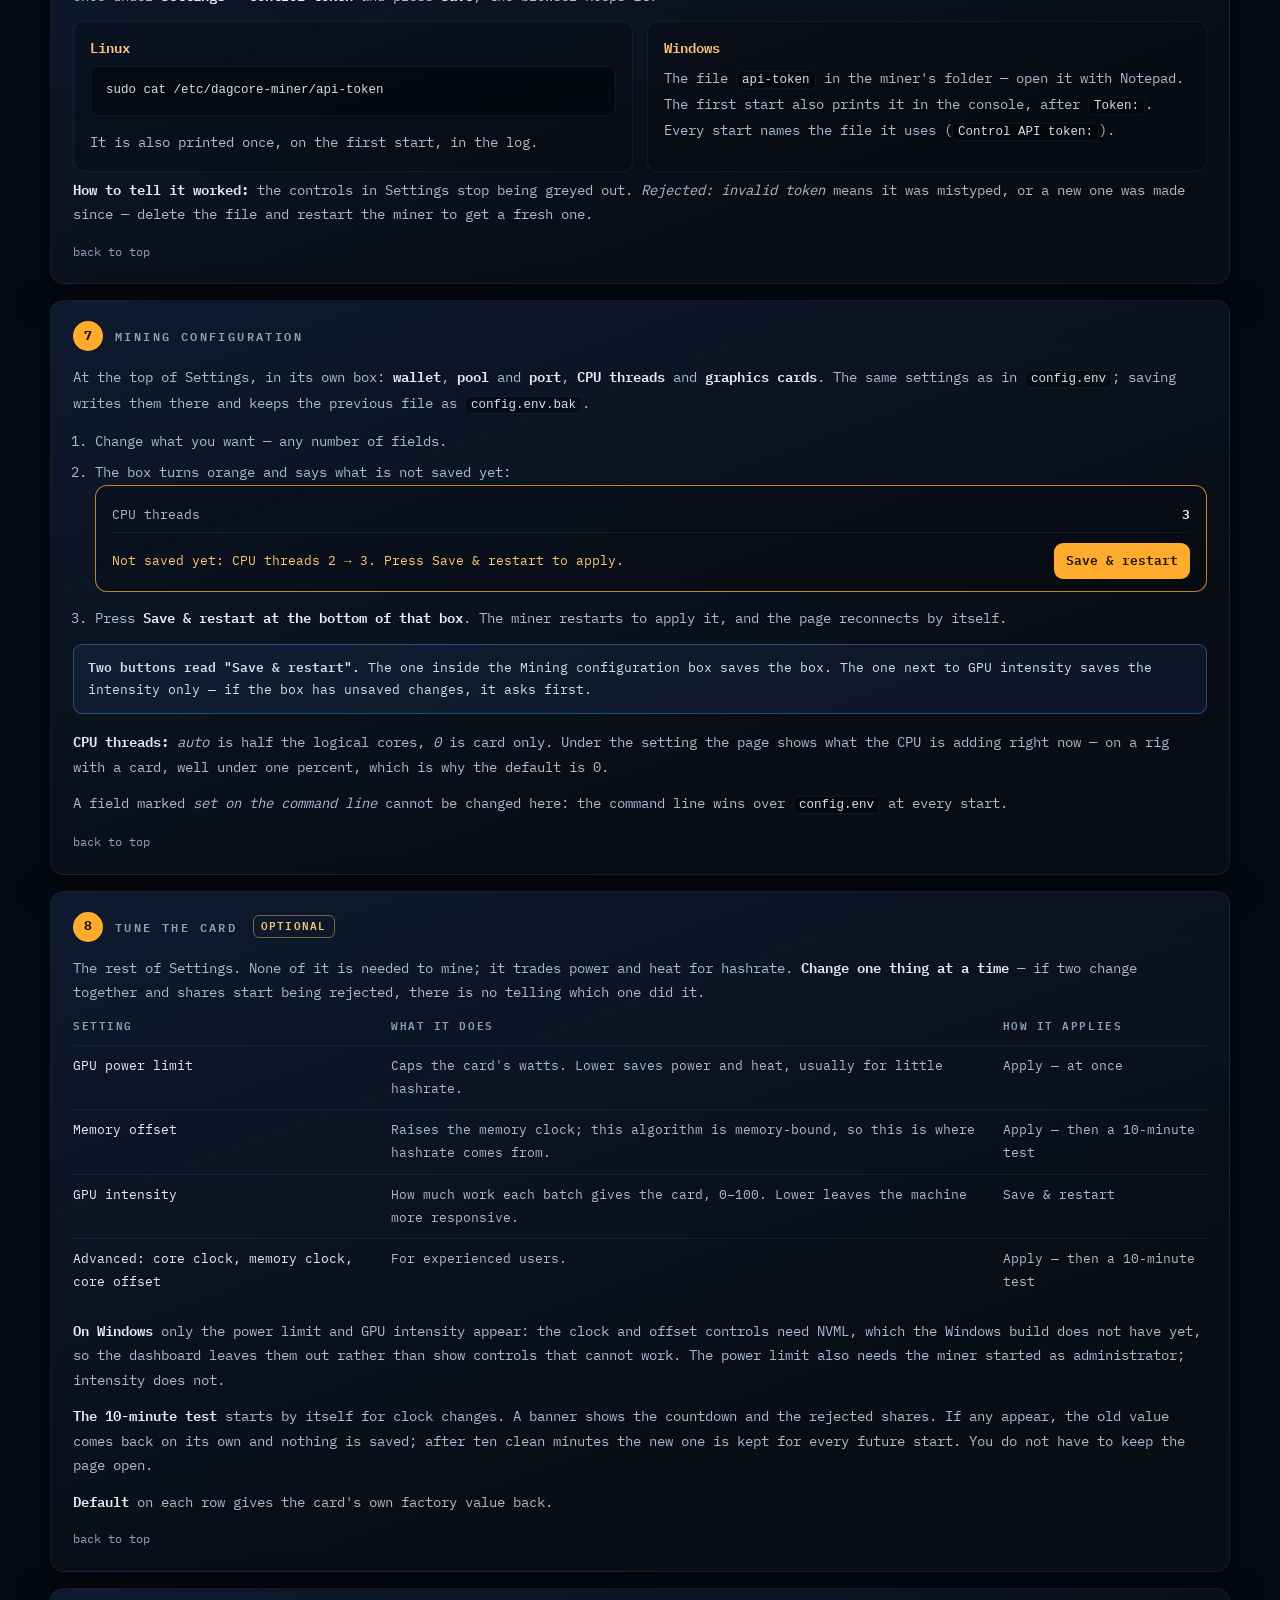
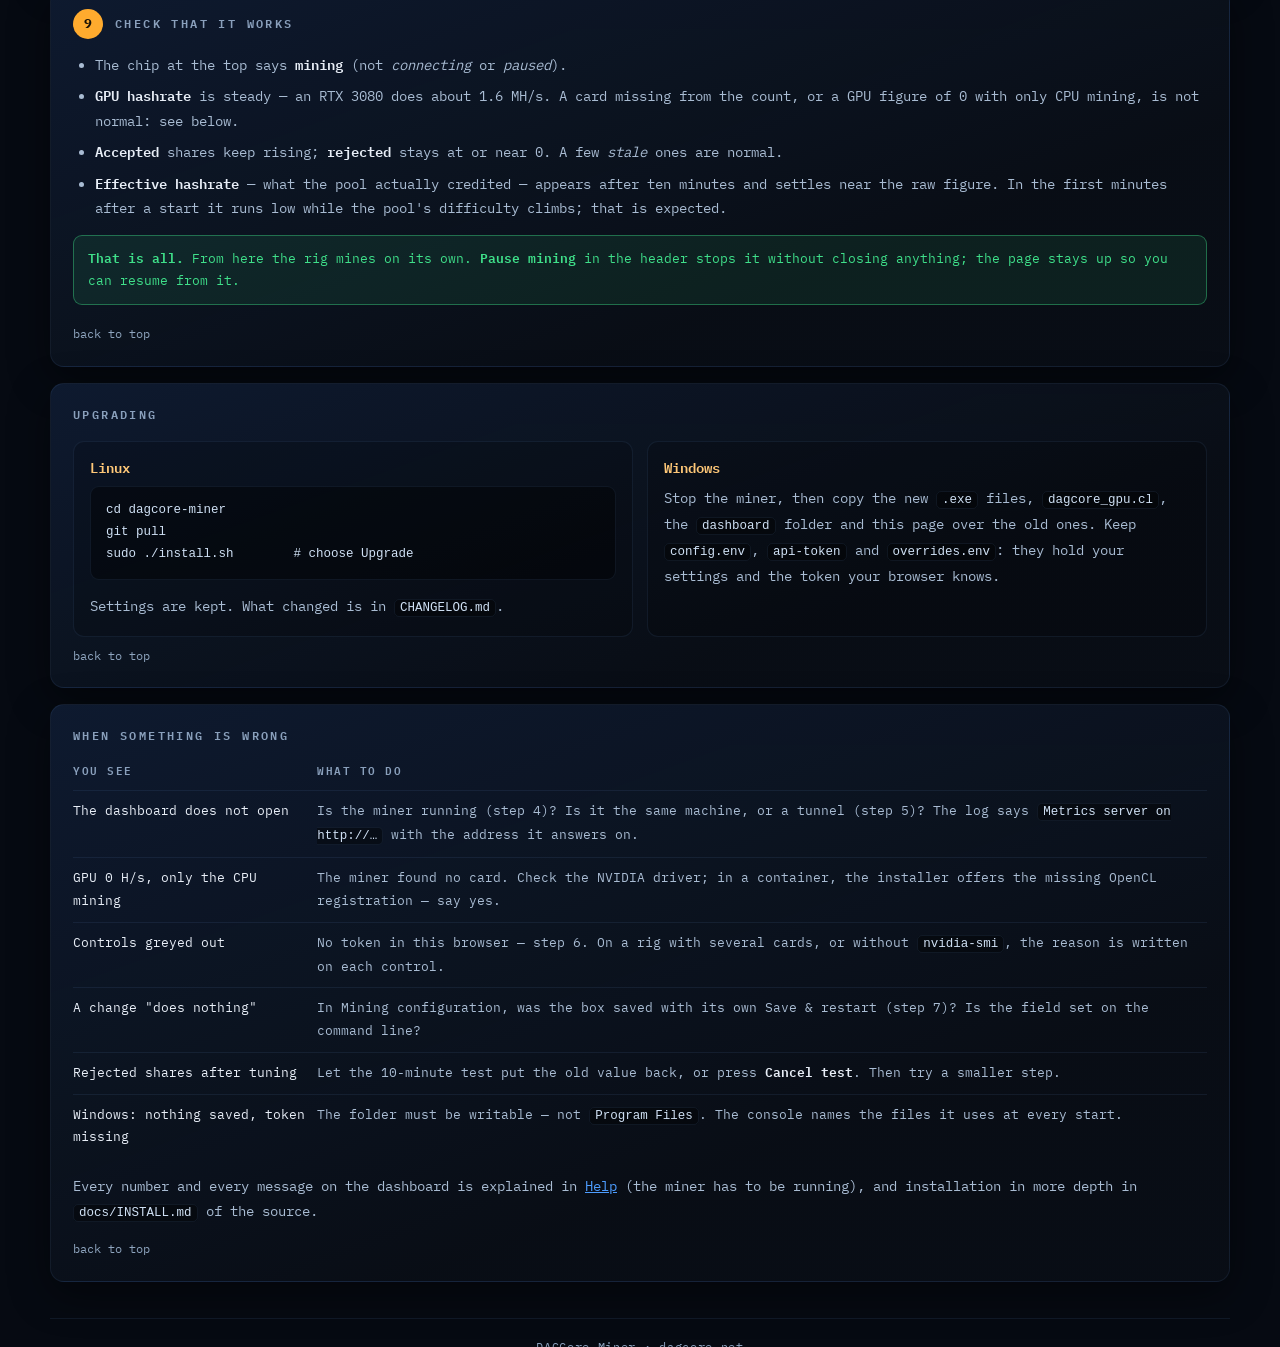
==== commit 4f0049f2: "Windows kit: start.bat, to run the miner as administrator The power limit needs an elevated miner on" ====
--- a/readme.html
+++ b/readme.html
@@ -182,7 +182,8 @@
 by hand and has no installer or service. Clock locks and offsets are Linux-only
 for now (the Windows build has no NVML). The power limit goes through
 <code>nvidia-smi</code> as on Linux, and on Windows only works with the miner
-started as administrator (right-click → Run as administrator); otherwise the
+started as administrator (<code>start.bat</code>, or right-click → Run as
+administrator); otherwise the
 dashboard shows it as unavailable and says why. Mining itself works the
 same.</div>
 <a class="up" href="#top">back to top</a>
@@ -289,6 +290,9 @@
     down cleanly.</p>
     <p>It finds everything in its own folder, whichever folder it is started
     from.</p>
+    <p>To change the power limit from the dashboard, double-click
+    <code>start.bat</code> instead: Windows asks for administrator rights,
+    and the miner opens in its own window with them.</p>
   </div>
 </div>
 <p><b>How to tell it worked:</b> the log shows <code>Connected!</code>, then
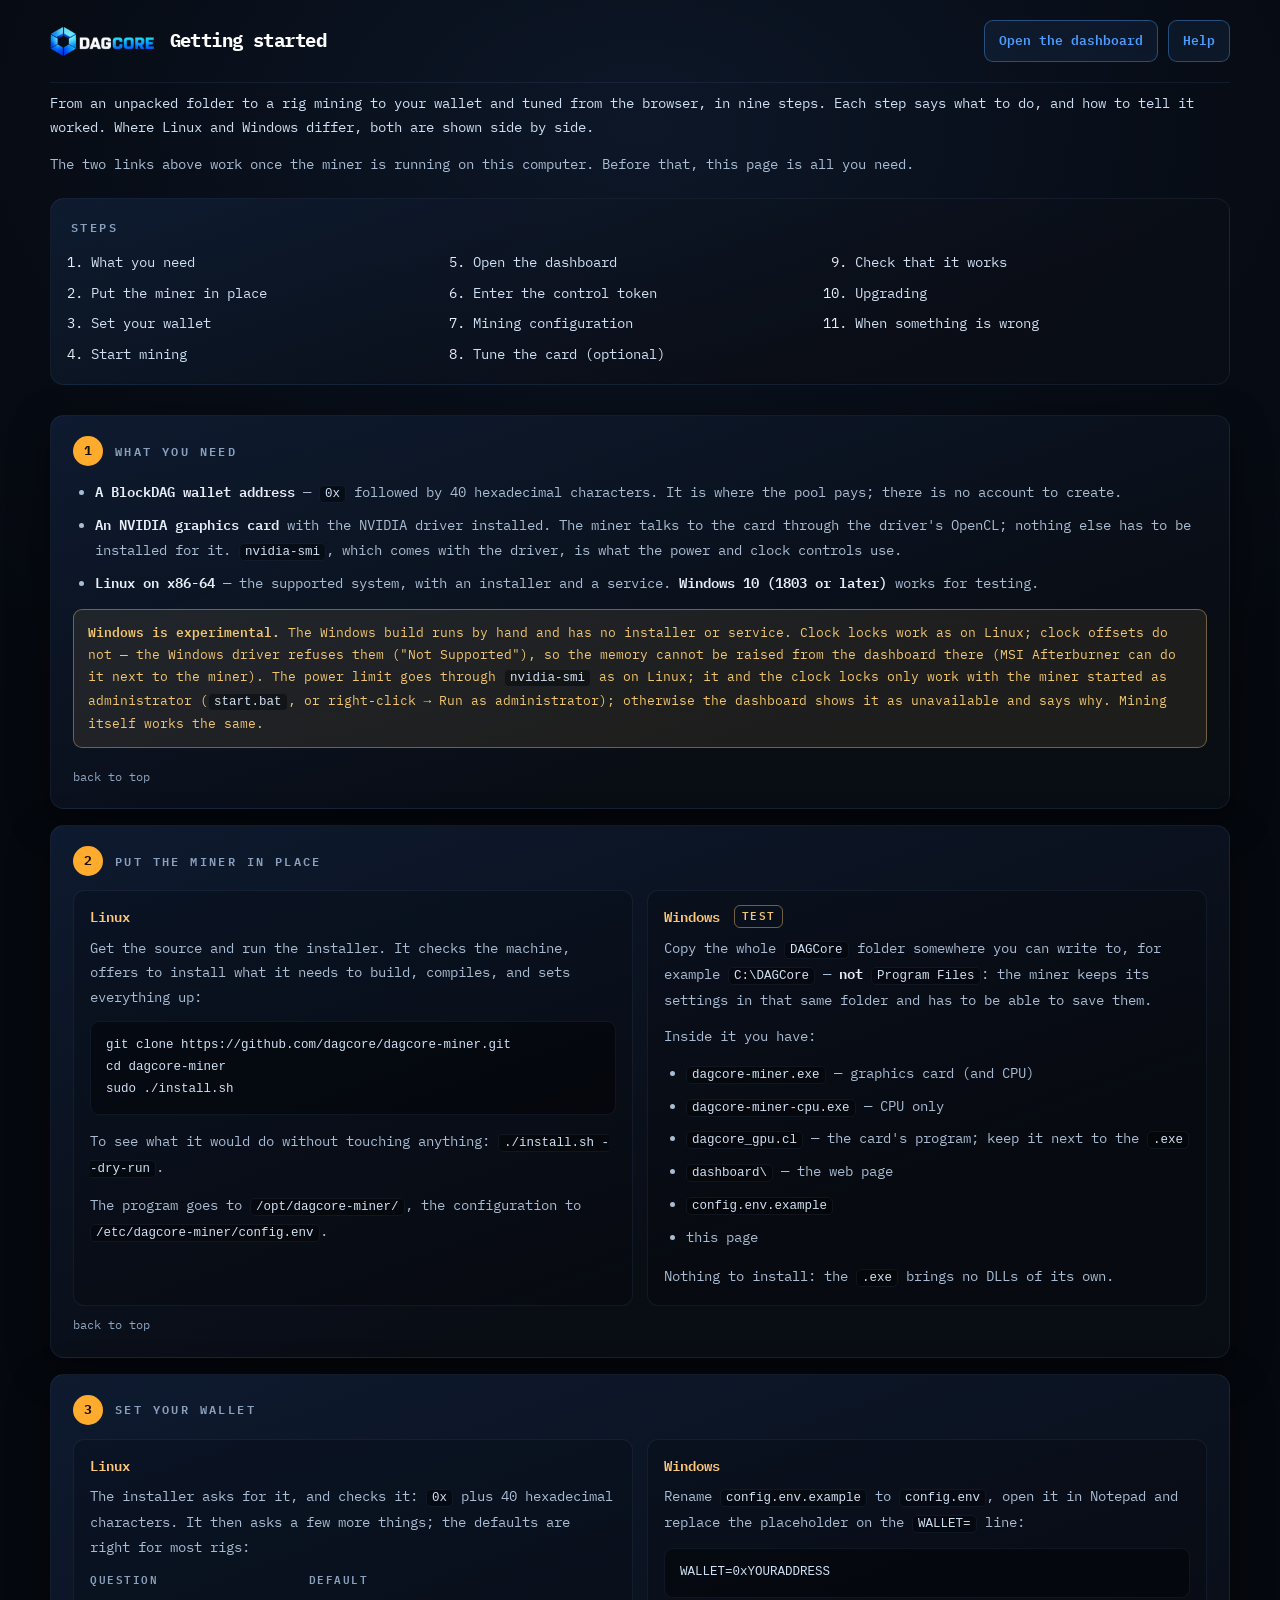
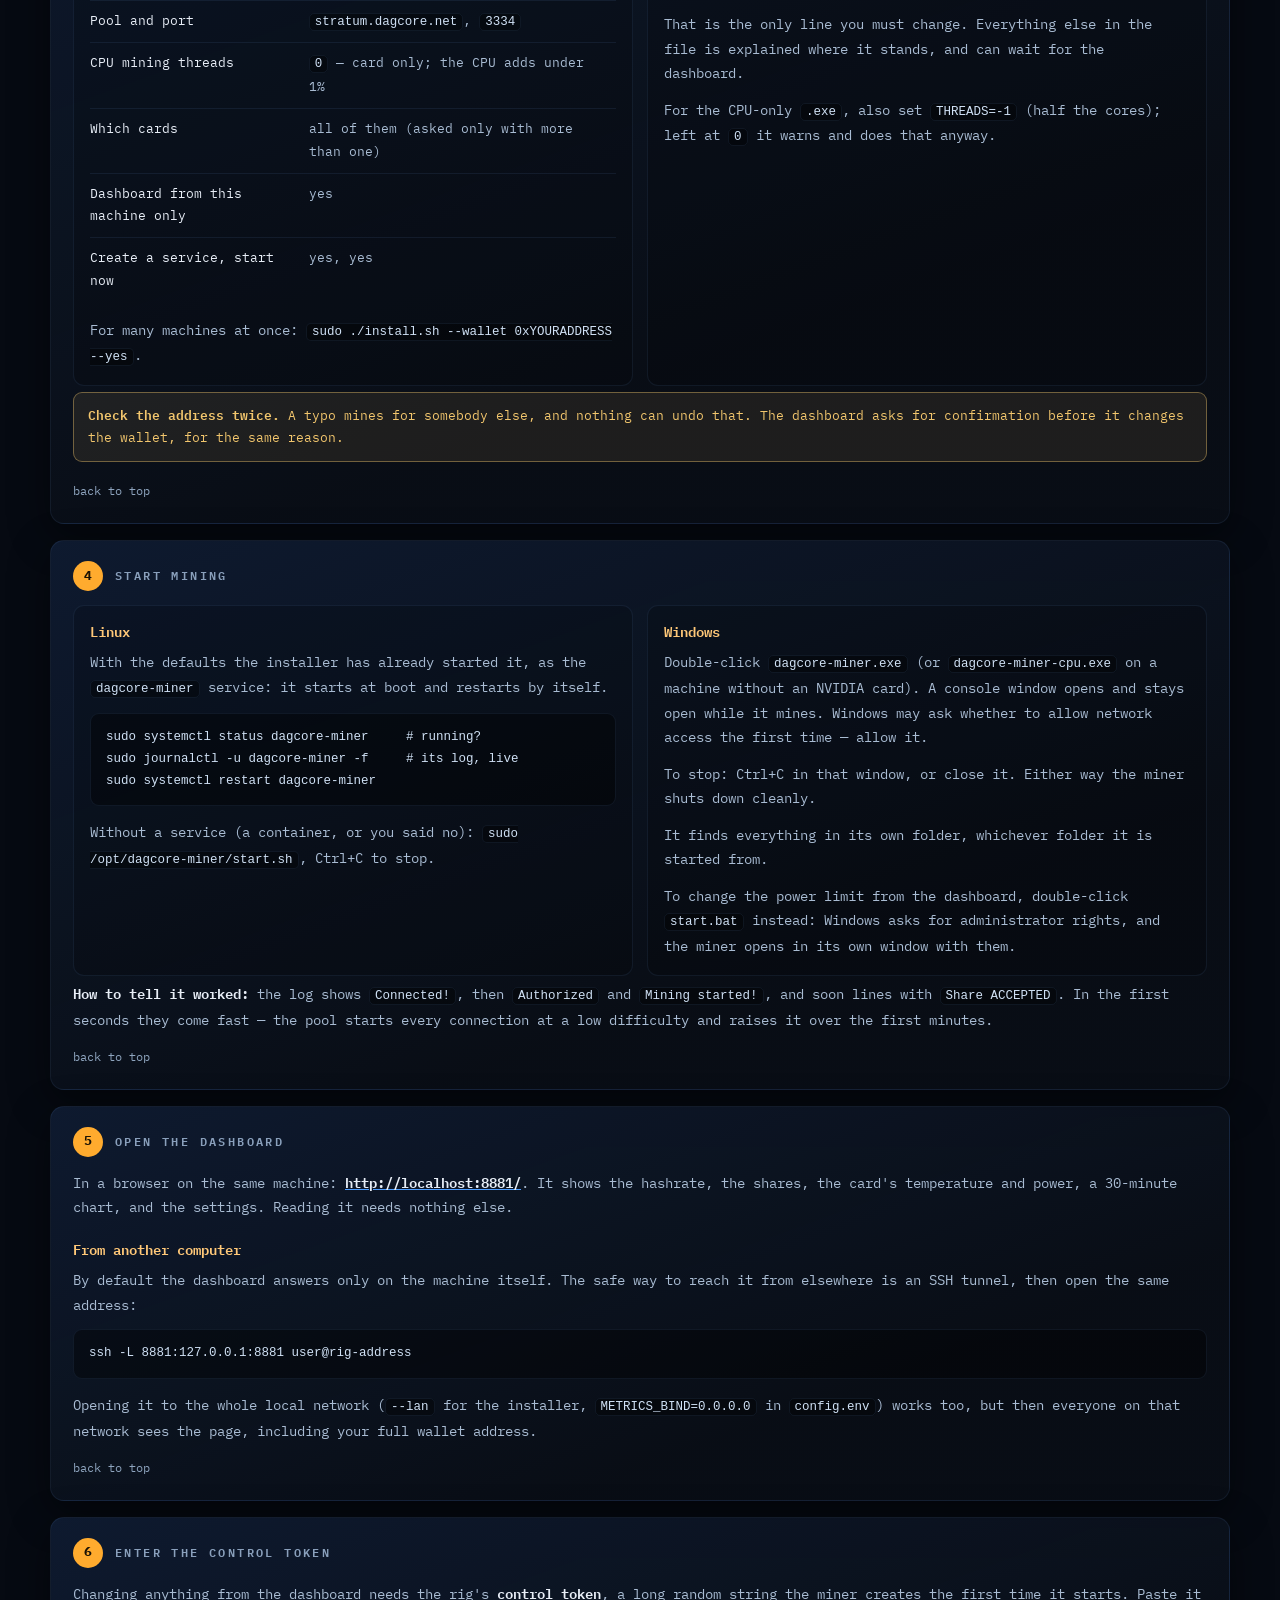
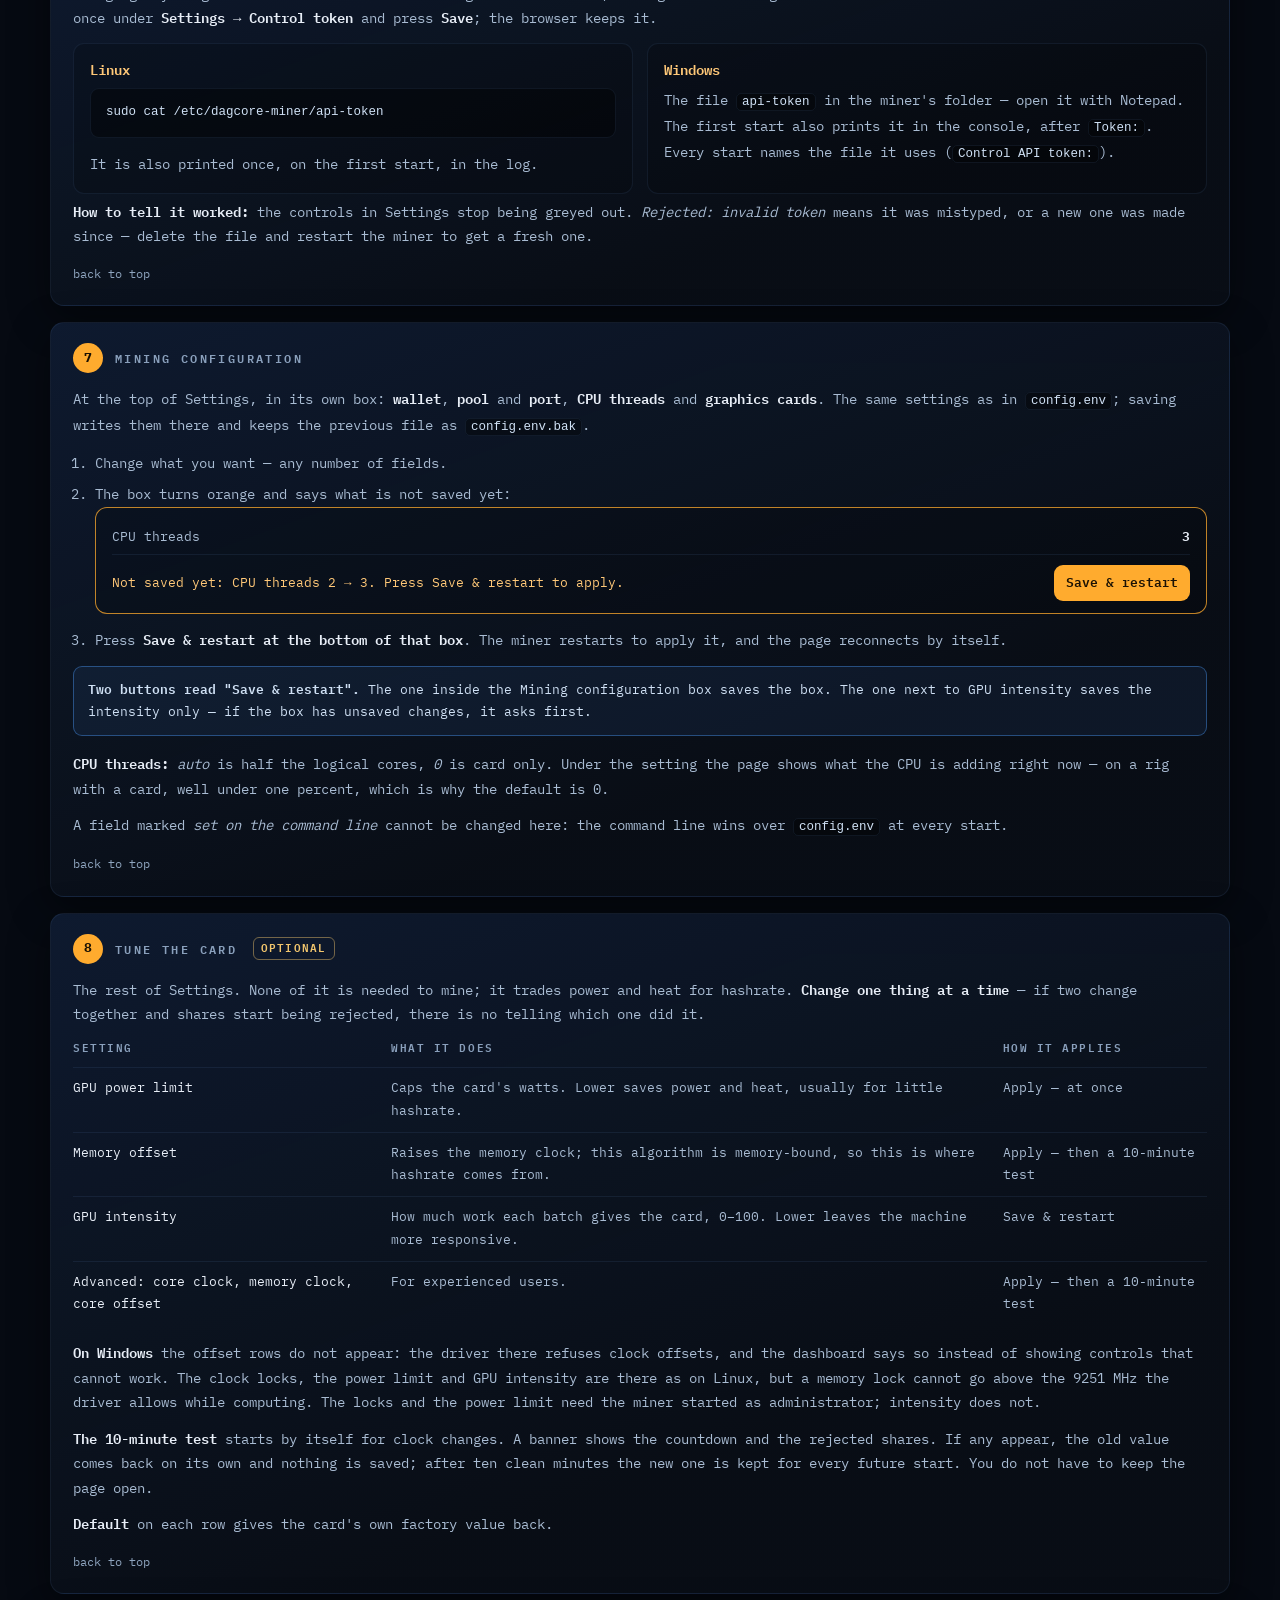
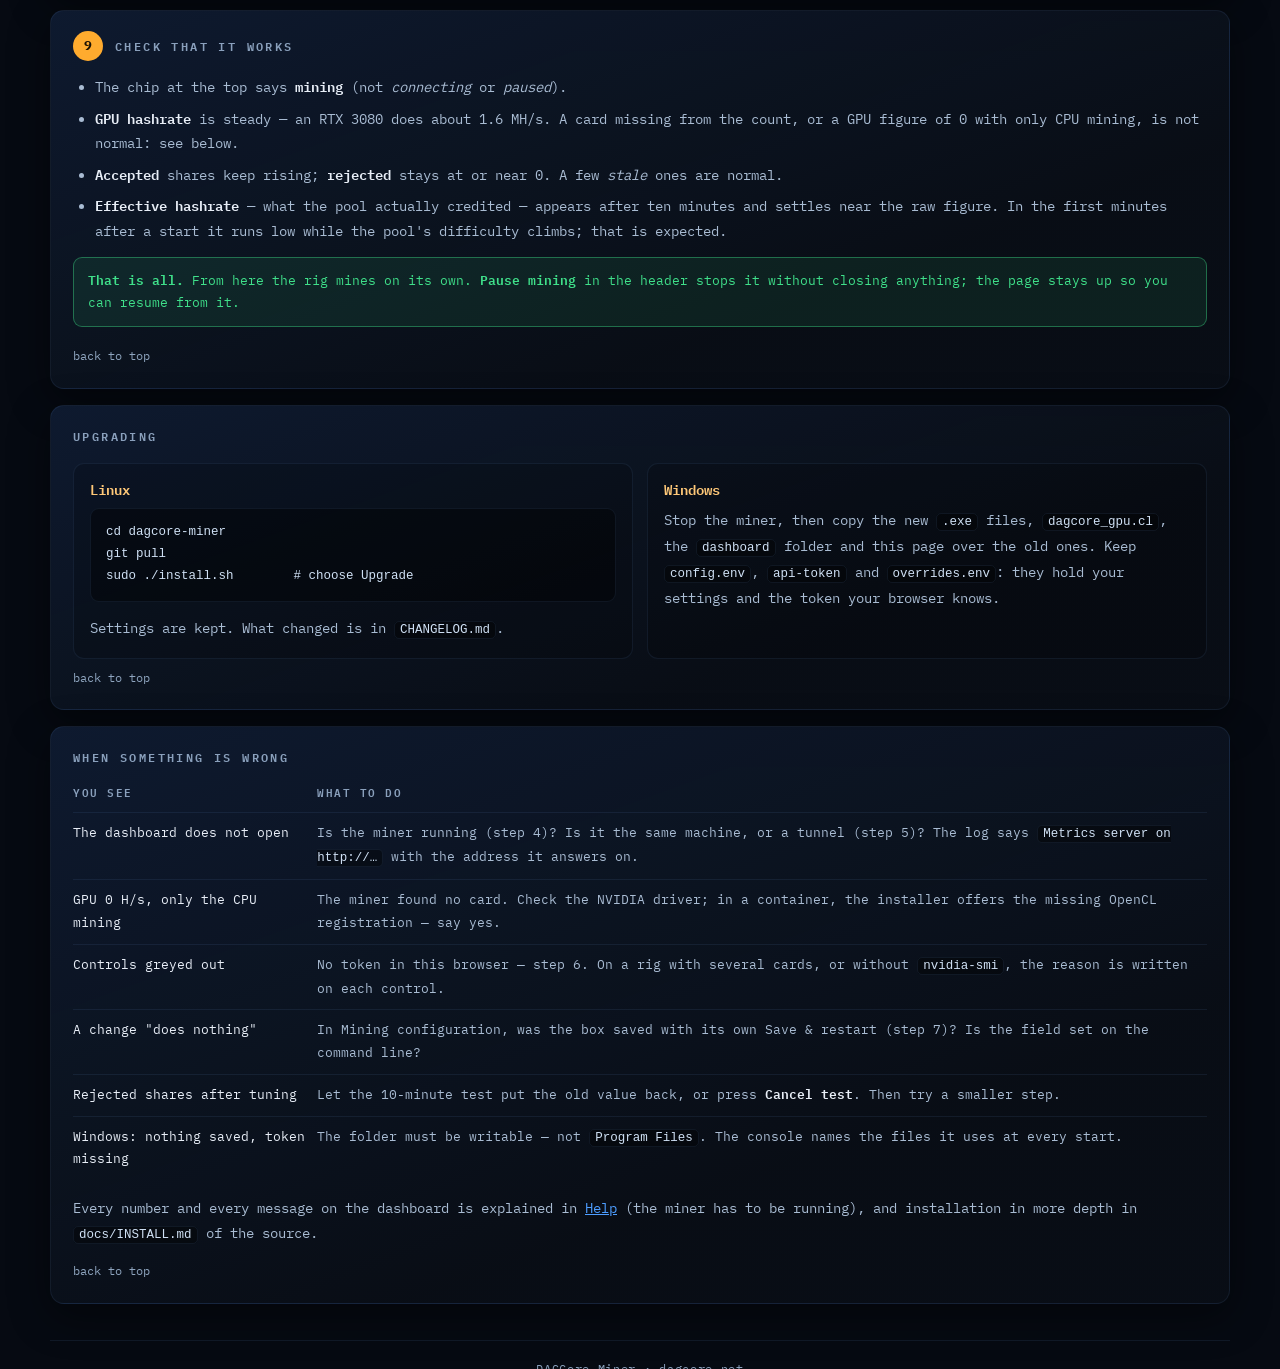
==== commit 9f27d5d6: "Windows: clock control through NVML; offsets refused by the driver The Windows build stubbed every N" ====
--- a/readme.html
+++ b/readme.html
@@ -179,9 +179,11 @@
   service. <b>Windows 10 (1803 or later)</b> works for testing.</li>
 </ul>
 <div class="note warn"><b>Windows is experimental.</b> The Windows build runs
-by hand and has no installer or service. Clock locks and offsets are Linux-only
-for now (the Windows build has no NVML). The power limit goes through
-<code>nvidia-smi</code> as on Linux, and on Windows only works with the miner
+by hand and has no installer or service. Clock locks work as on Linux; clock
+offsets do not — the Windows driver refuses them ("Not Supported"), so the
+memory cannot be raised from the dashboard there (MSI Afterburner can do it
+next to the miner). The power limit goes through
+<code>nvidia-smi</code> as on Linux; it and the clock locks only work with the miner
 started as administrator (<code>start.bat</code>, or right-click → Run as
 administrator); otherwise the
 dashboard shows it as unavailable and says why. Mining itself works the
@@ -397,10 +399,12 @@
   <tr><td>Advanced: core clock, memory clock, core offset</td><td>For experienced
       users.</td><td>Apply — then a 10-minute test</td></tr>
 </table></div>
-<p><b>On Windows</b> only the power limit and GPU intensity appear: the clock
-and offset controls need NVML, which the Windows build does not have yet, so
-the dashboard leaves them out rather than show controls that cannot work. The
-power limit also needs the miner started as administrator; intensity does
+<p><b>On Windows</b> the offset rows do not appear: the driver there refuses
+clock offsets, and the dashboard says so instead of showing controls that
+cannot work. The clock locks, the power limit and GPU intensity are there as
+on Linux, but a memory lock cannot go above the 9251 MHz the driver allows
+while computing. The locks and the power limit need the miner started as
+administrator; intensity does
 not.</p>
 <p><b>The 10-minute test</b> starts by itself for clock changes. A banner shows
 the countdown and the rejected shares. If any appear, the old value comes back
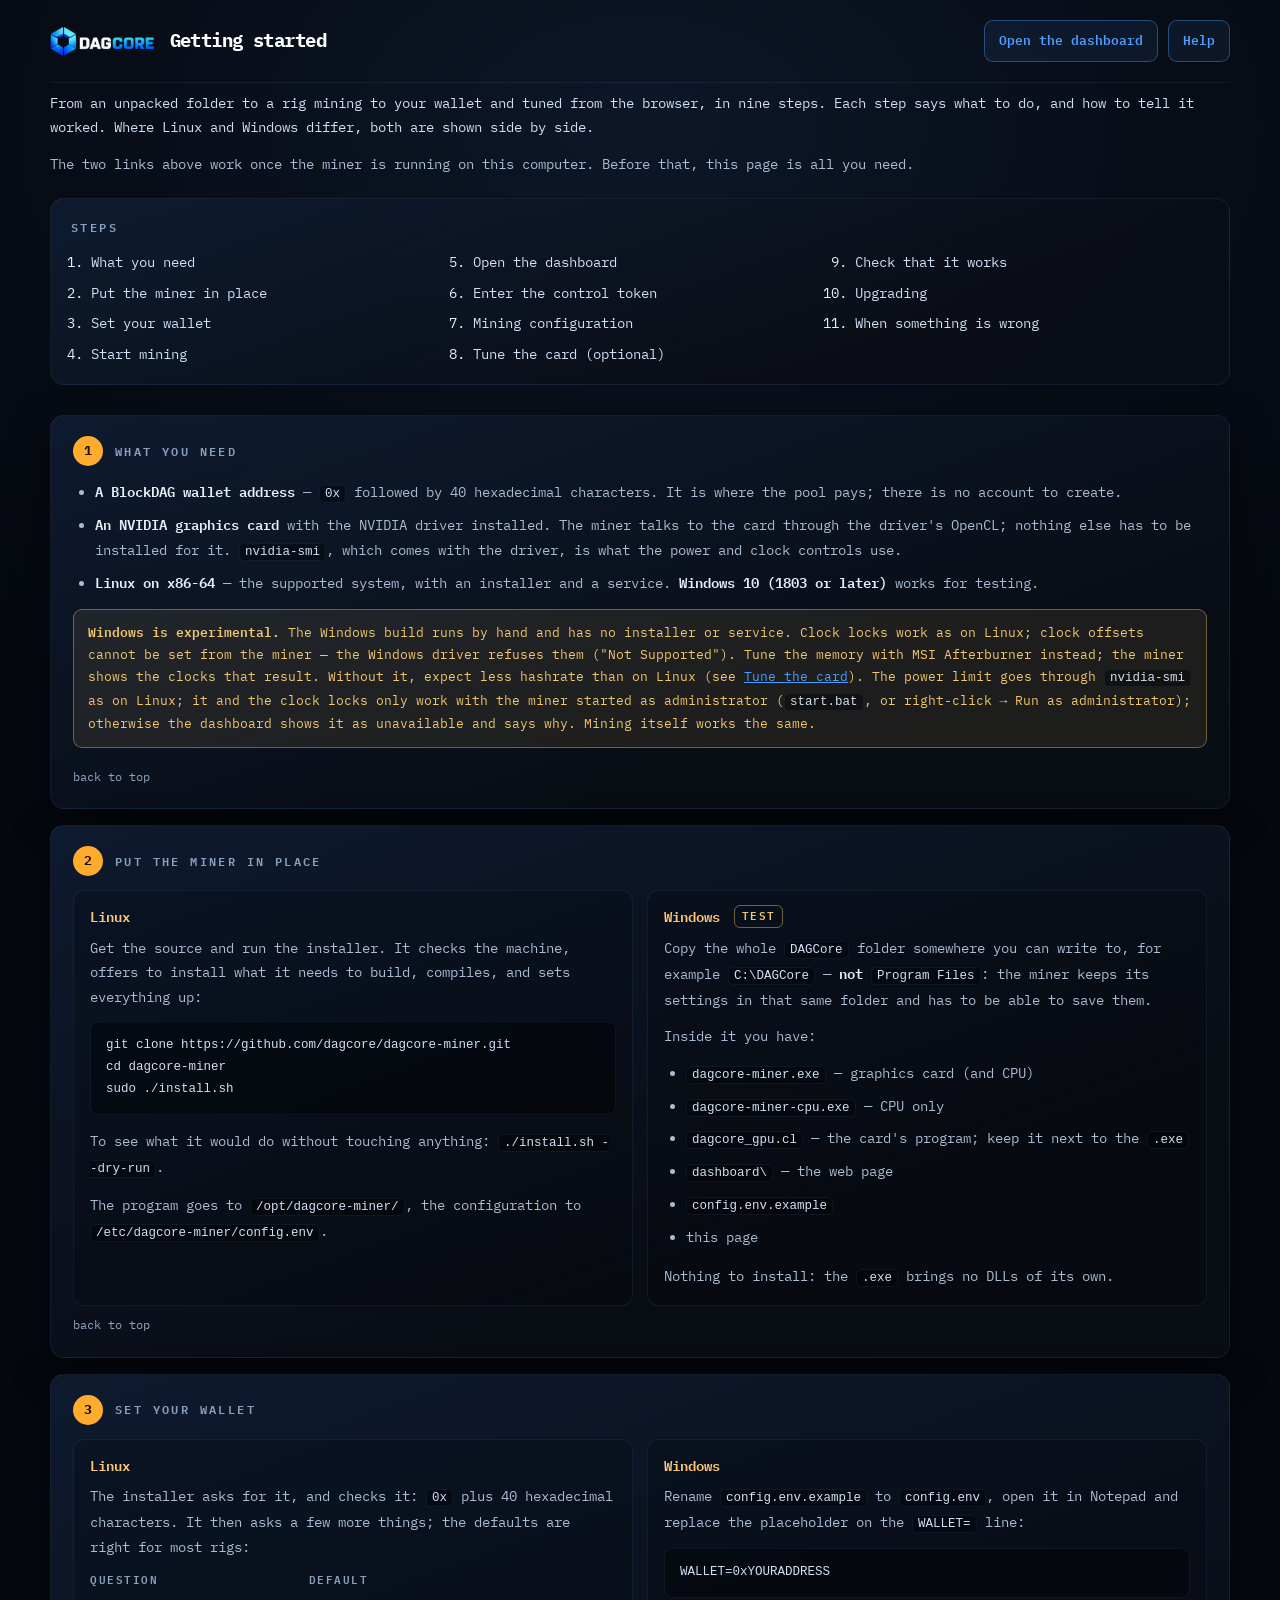
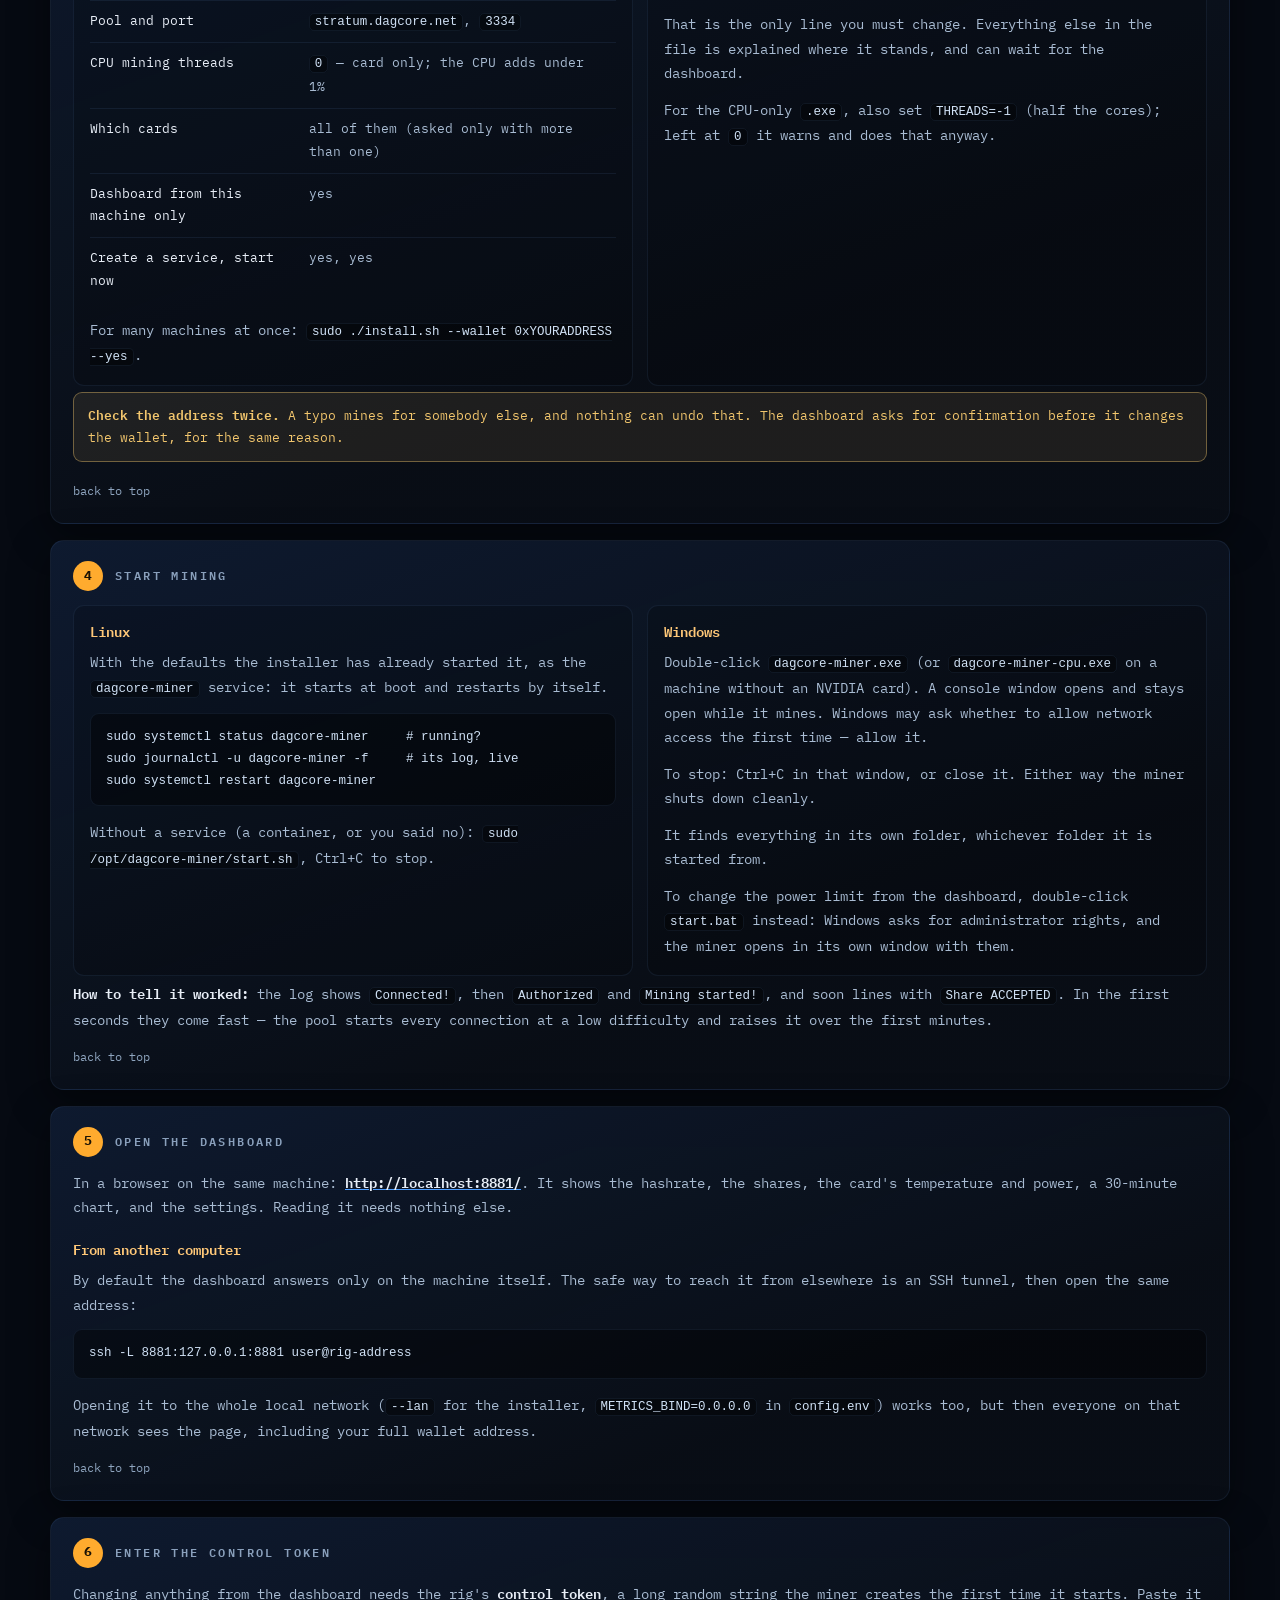
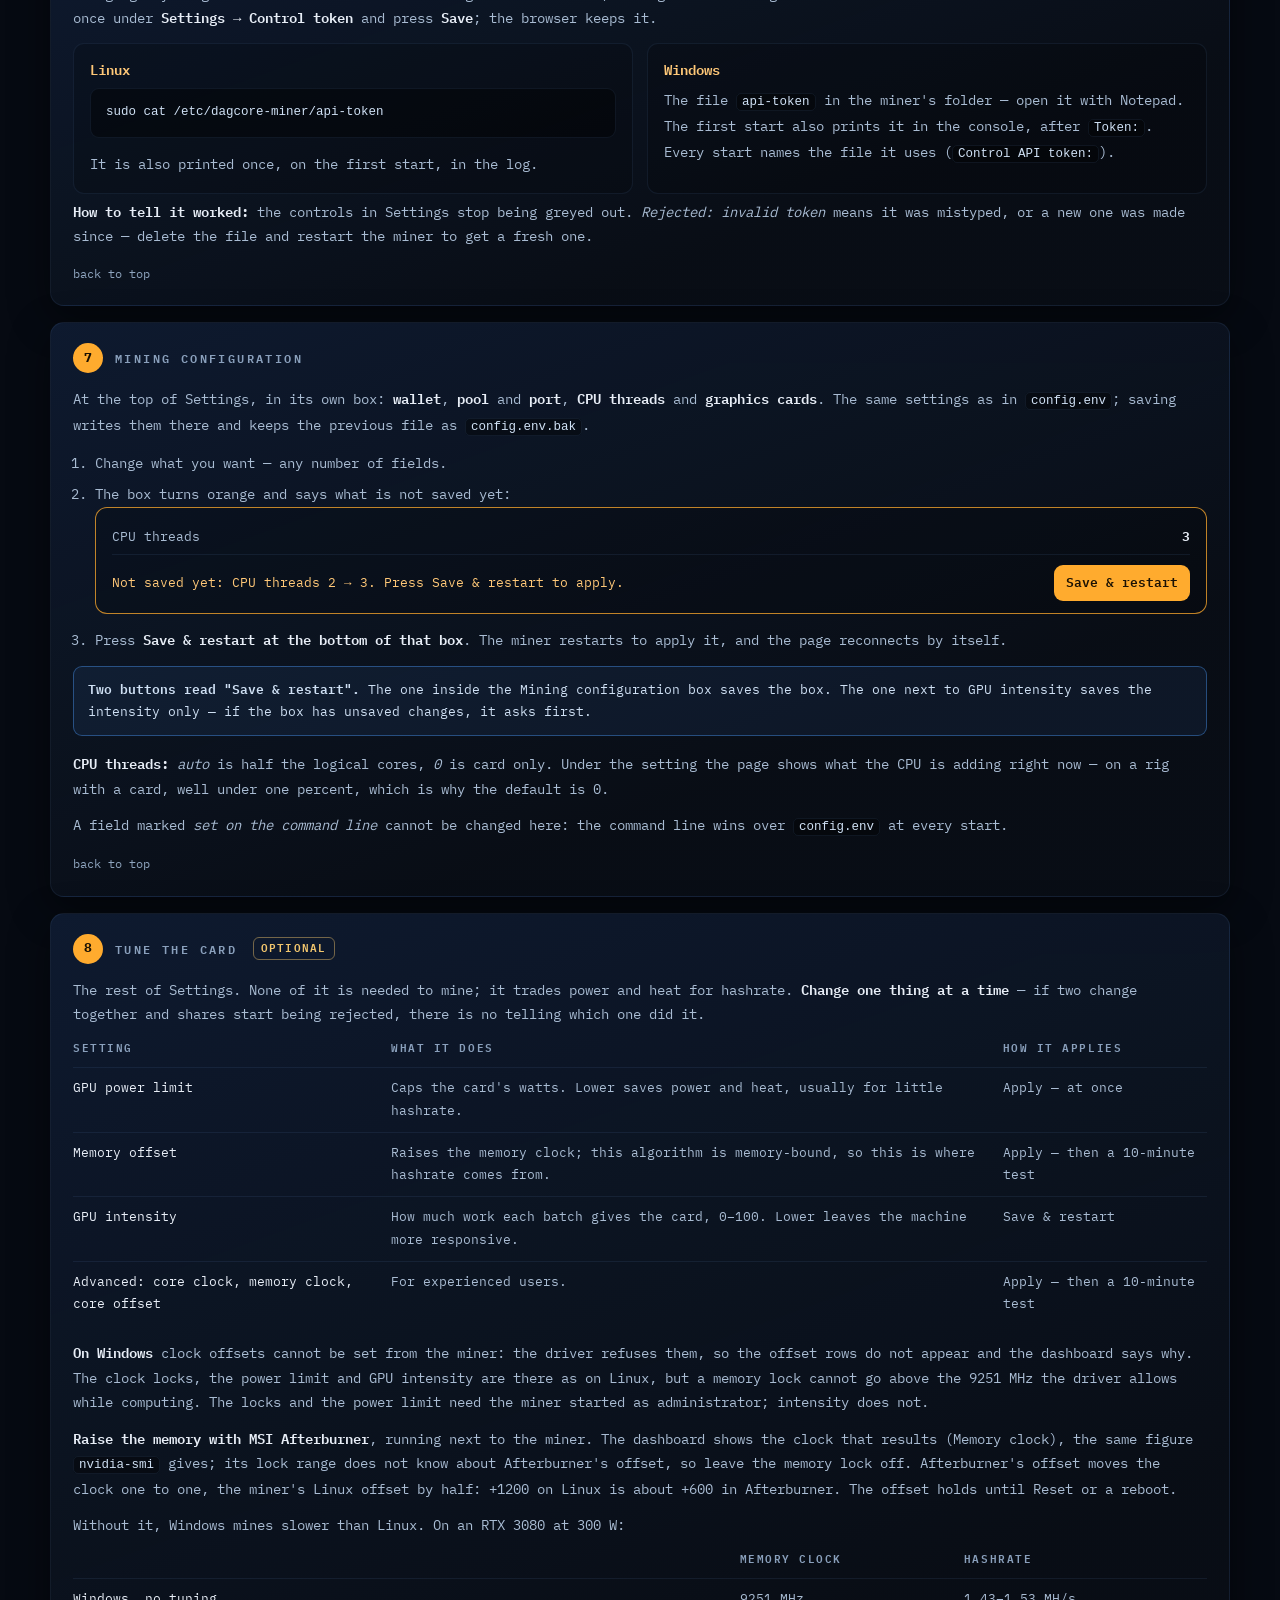
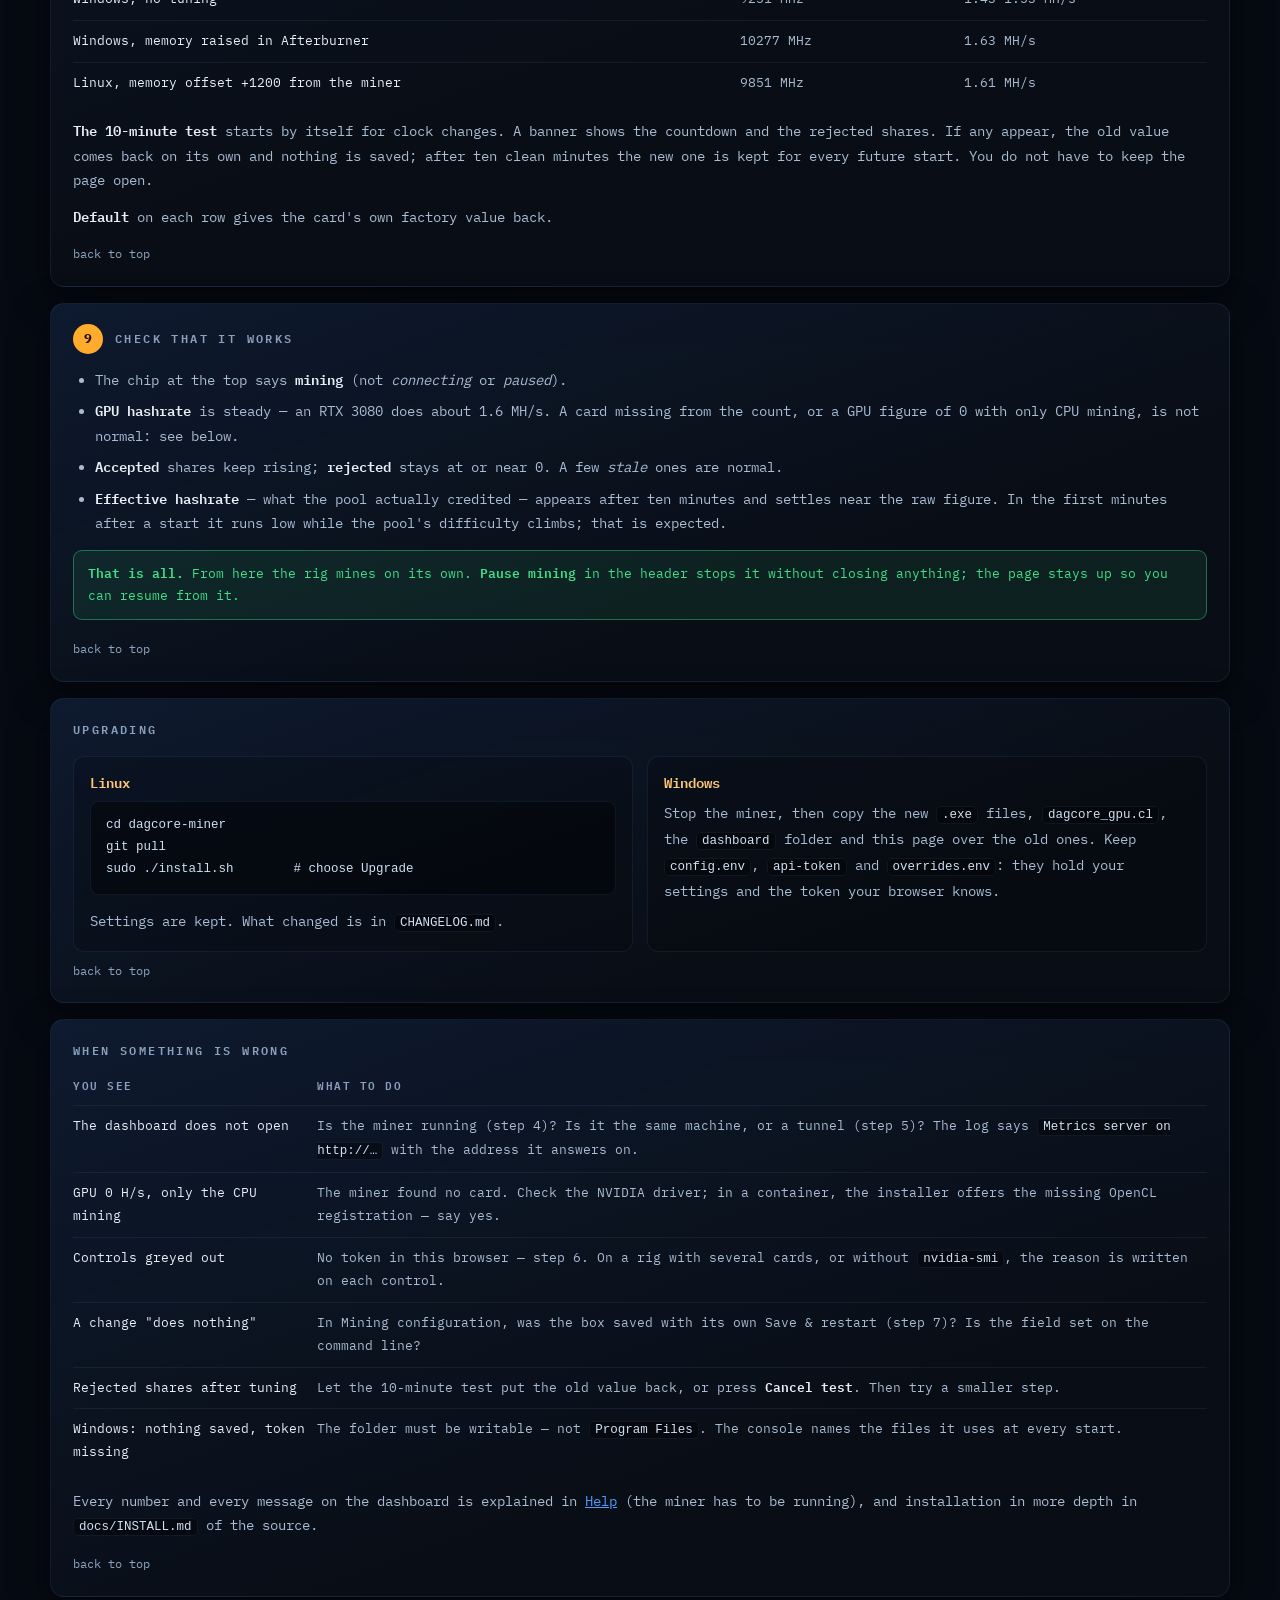
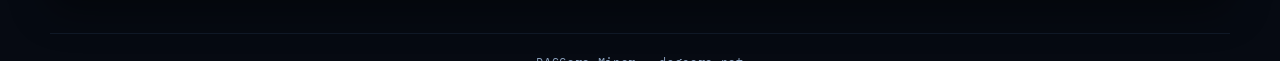
==== commit 9887d80e: "Dashboard log panel; Windows tuning left to Afterburner The miner keeps the console's status lines (" ====
--- a/readme.html
+++ b/readme.html
@@ -180,9 +180,10 @@
 </ul>
 <div class="note warn"><b>Windows is experimental.</b> The Windows build runs
 by hand and has no installer or service. Clock locks work as on Linux; clock
-offsets do not — the Windows driver refuses them ("Not Supported"), so the
-memory cannot be raised from the dashboard there (MSI Afterburner can do it
-next to the miner). The power limit goes through
+offsets cannot be set from the miner — the Windows driver refuses them
+("Not Supported"). Tune the memory with MSI Afterburner instead; the miner
+shows the clocks that result. Without it, expect less hashrate than on Linux
+(see <a href="#tuning">Tune the card</a>). The power limit goes through
 <code>nvidia-smi</code> as on Linux; it and the clock locks only work with the miner
 started as administrator (<code>start.bat</code>, or right-click → Run as
 administrator); otherwise the
@@ -399,13 +400,25 @@
   <tr><td>Advanced: core clock, memory clock, core offset</td><td>For experienced
       users.</td><td>Apply — then a 10-minute test</td></tr>
 </table></div>
-<p><b>On Windows</b> the offset rows do not appear: the driver there refuses
-clock offsets, and the dashboard says so instead of showing controls that
-cannot work. The clock locks, the power limit and GPU intensity are there as
-on Linux, but a memory lock cannot go above the 9251 MHz the driver allows
-while computing. The locks and the power limit need the miner started as
-administrator; intensity does
-not.</p>
+<p><b>On Windows</b> clock offsets cannot be set from the miner: the driver
+refuses them, so the offset rows do not appear and the dashboard says why.
+The clock locks, the power limit and GPU intensity are there as on Linux, but
+a memory lock cannot go above the 9251 MHz the driver allows while computing.
+The locks and the power limit need the miner started as administrator;
+intensity does not.</p>
+<p><b>Raise the memory with MSI Afterburner</b>, running next to the miner.
+The dashboard shows the clock that results (Memory clock), the same figure
+<code>nvidia-smi</code> gives; its lock range does not know about
+Afterburner's offset, so leave the memory lock off. Afterburner's offset moves
+the clock one to one, the miner's Linux offset by half: +1200 on Linux is
+about +600 in Afterburner. The offset holds until Reset or a reboot.</p>
+<p>Without it, Windows mines slower than Linux. On an RTX 3080 at 300 W:</p>
+<div class="table-scroll"><table>
+  <tr><th></th><th>Memory clock</th><th>Hashrate</th></tr>
+  <tr><td>Windows, no tuning</td><td>9251 MHz</td><td>1.43–1.53 MH/s</td></tr>
+  <tr><td>Windows, memory raised in Afterburner</td><td>10277 MHz</td><td>1.63 MH/s</td></tr>
+  <tr><td>Linux, memory offset +1200 from the miner</td><td>9851 MHz</td><td>1.61 MH/s</td></tr>
+</table></div>
 <p><b>The 10-minute test</b> starts by itself for clock changes. A banner shows
 the countdown and the rejected shares. If any appear, the old value comes back
 on its own and nothing is saved; after ten clean minutes the new one is kept for
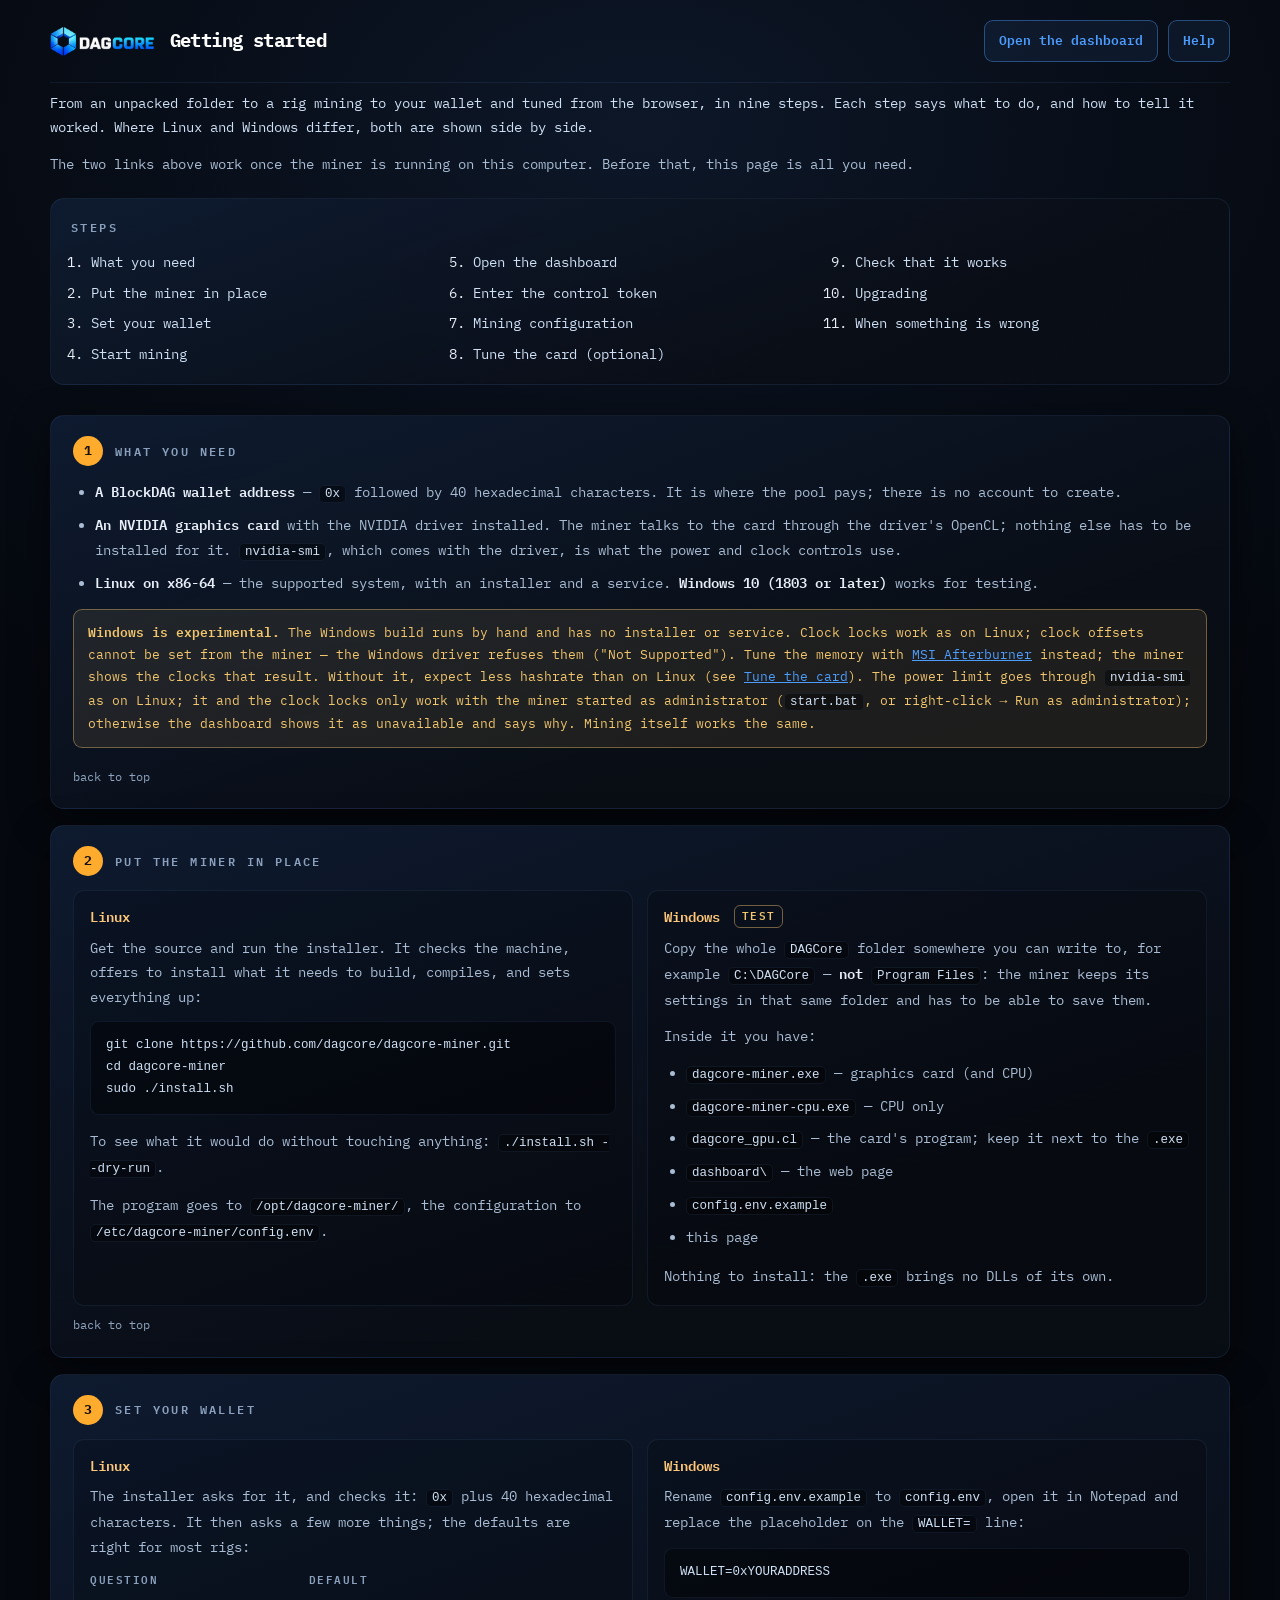
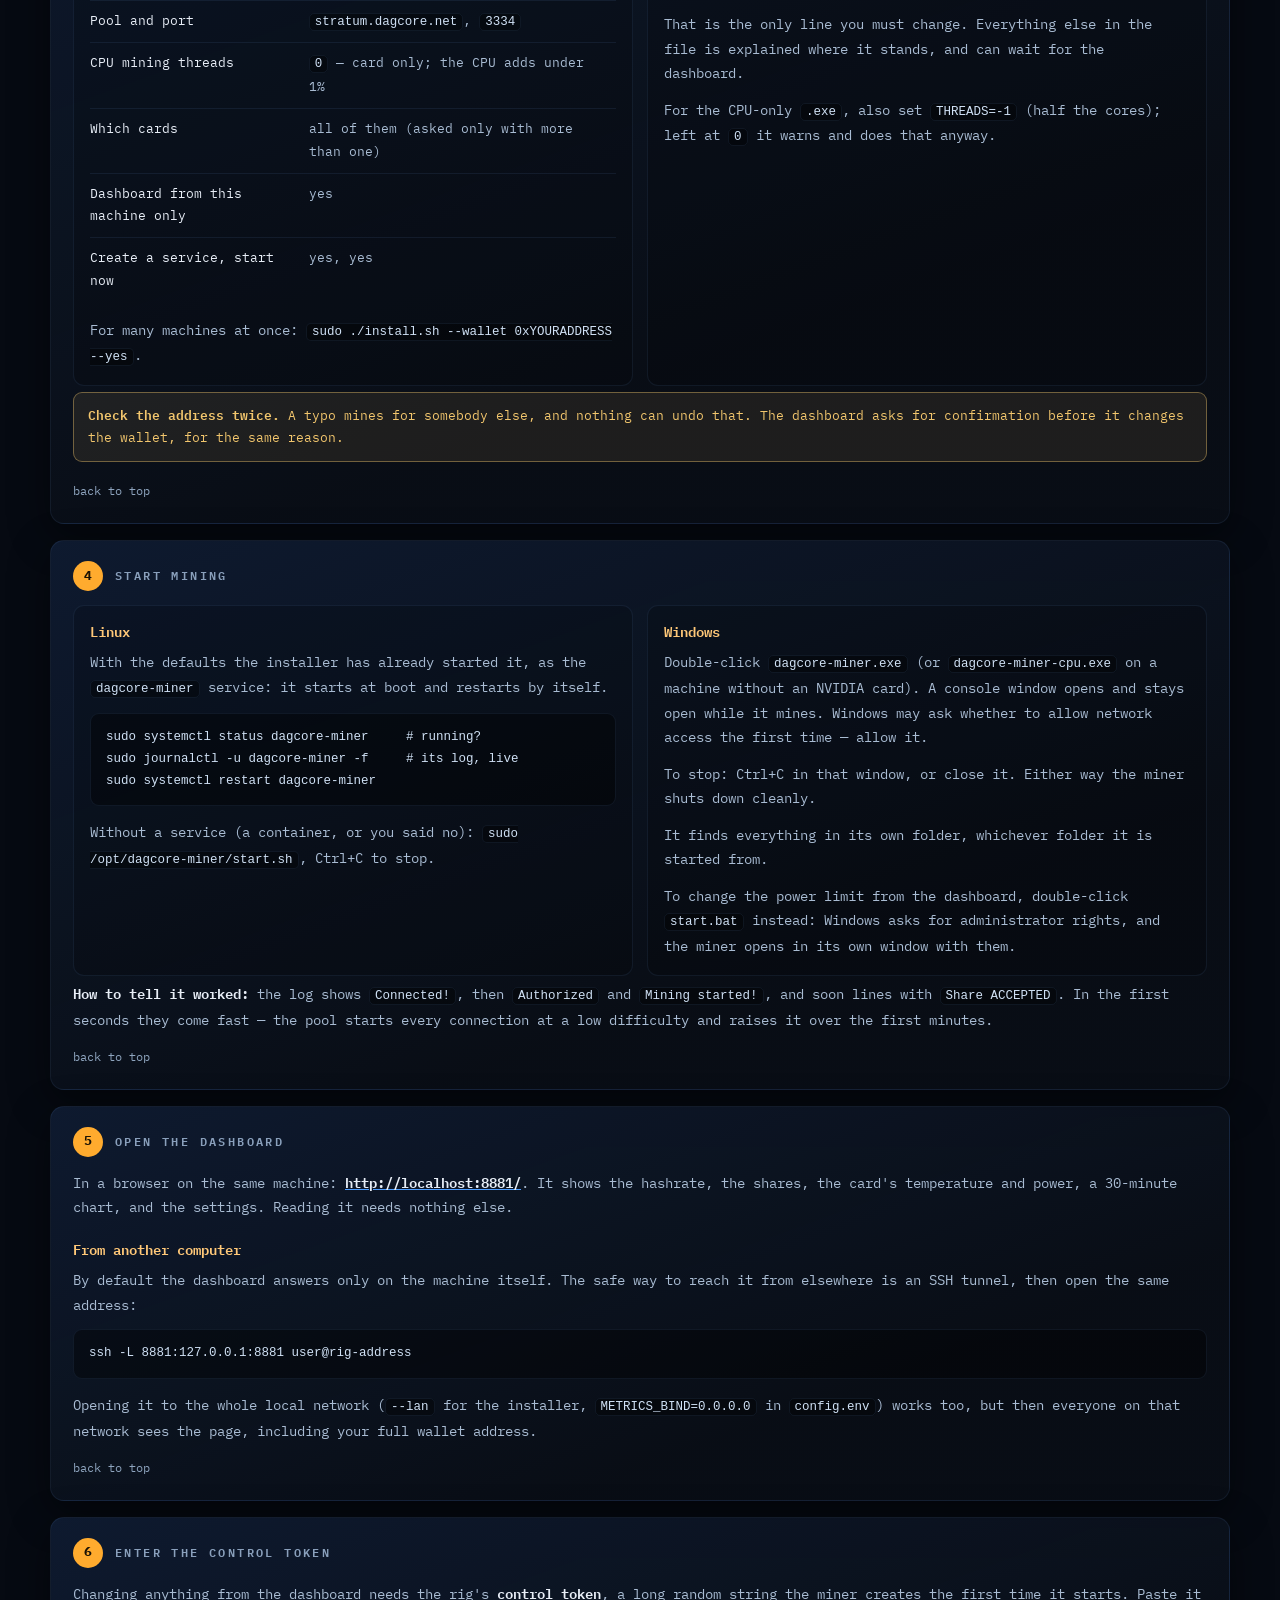
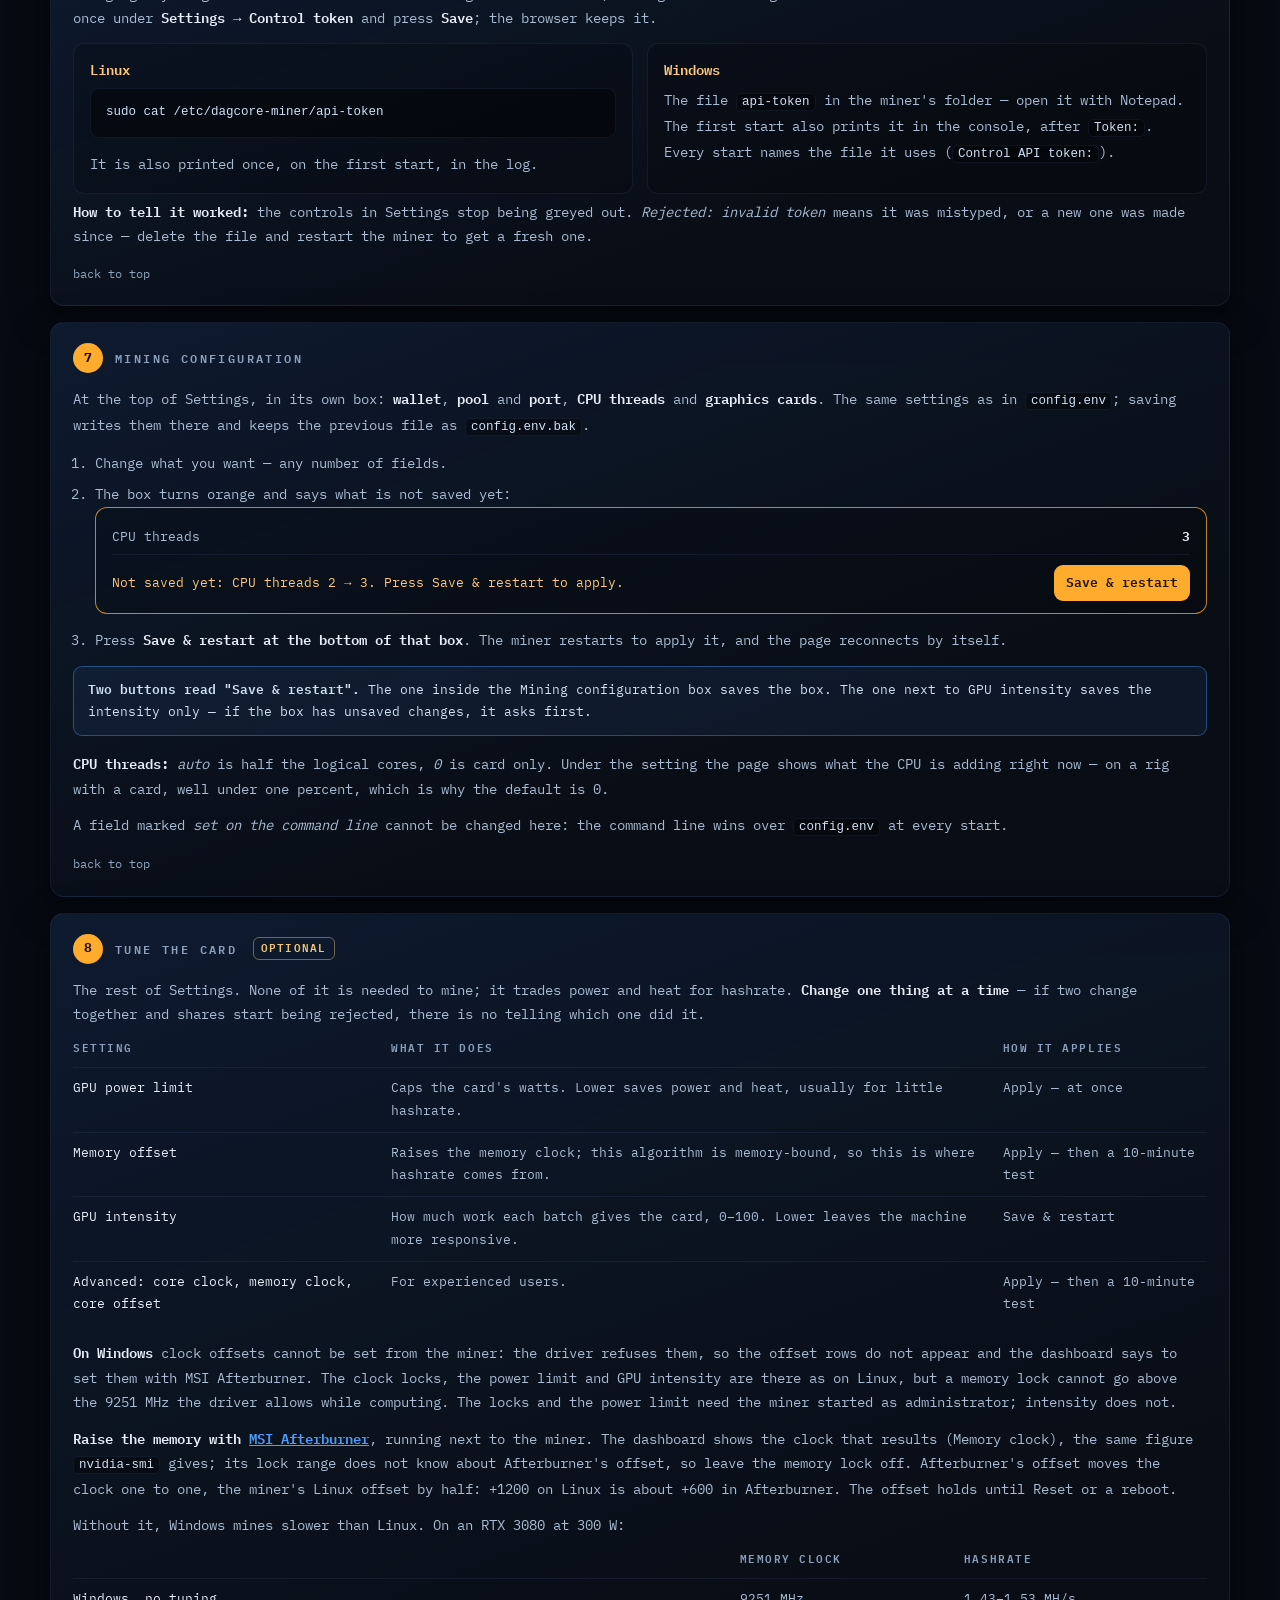
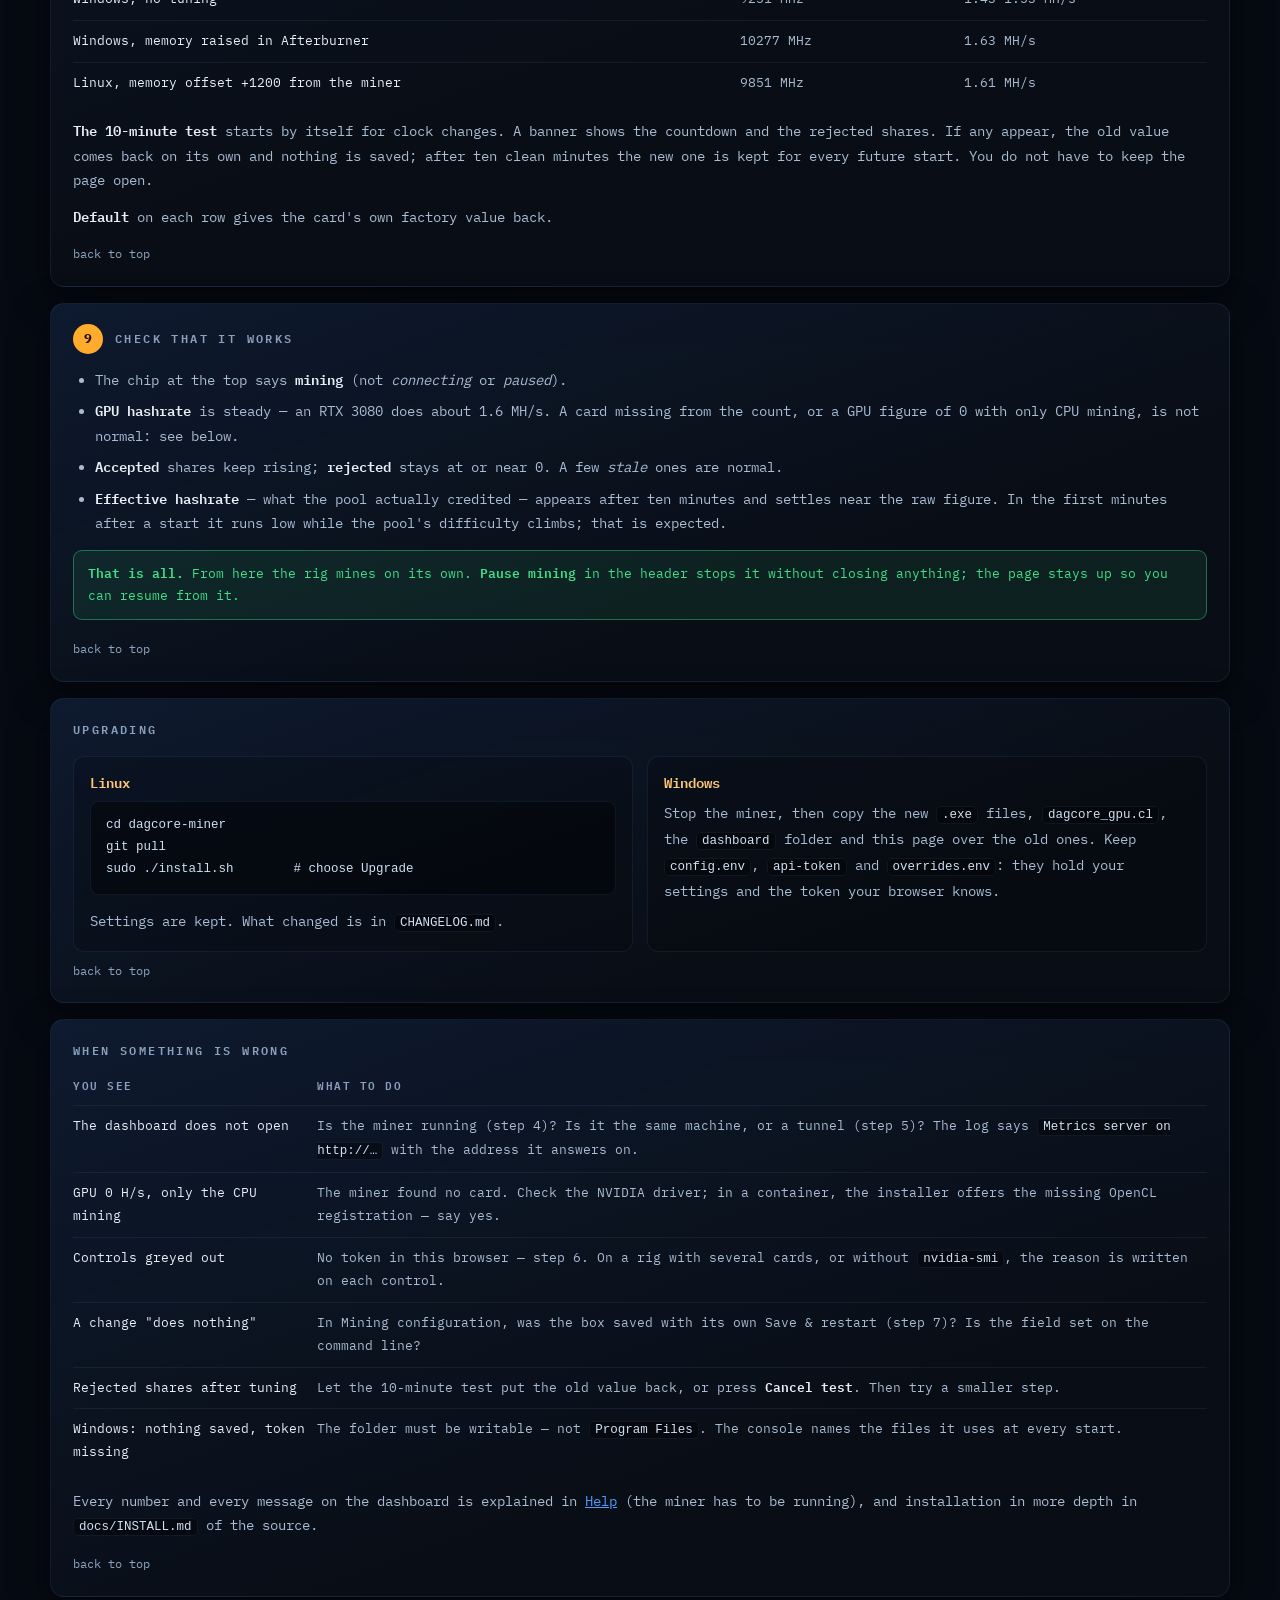
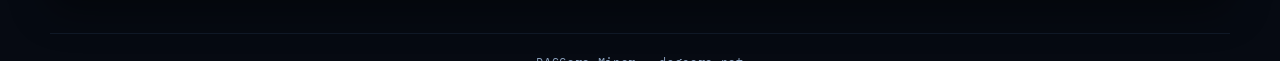
==== commit ebc0057a: "Log panel newest first, 100 lines; Shares card follows the log; Afterburner note - The dashboard log" ====
--- a/readme.html
+++ b/readme.html
@@ -181,7 +181,9 @@
 <div class="note warn"><b>Windows is experimental.</b> The Windows build runs
 by hand and has no installer or service. Clock locks work as on Linux; clock
 offsets cannot be set from the miner — the Windows driver refuses them
-("Not Supported"). Tune the memory with MSI Afterburner instead; the miner
+("Not Supported"). Tune the memory with
+<a href="https://www.msi.com/Landing/afterburner" target="_blank" rel="noopener">MSI Afterburner</a>
+instead; the miner
 shows the clocks that result. Without it, expect less hashrate than on Linux
 (see <a href="#tuning">Tune the card</a>). The power limit goes through
 <code>nvidia-smi</code> as on Linux; it and the clock locks only work with the miner
@@ -401,12 +403,15 @@
       users.</td><td>Apply — then a 10-minute test</td></tr>
 </table></div>
 <p><b>On Windows</b> clock offsets cannot be set from the miner: the driver
-refuses them, so the offset rows do not appear and the dashboard says why.
+refuses them, so the offset rows do not appear and the dashboard says to
+set them with MSI Afterburner.
 The clock locks, the power limit and GPU intensity are there as on Linux, but
 a memory lock cannot go above the 9251 MHz the driver allows while computing.
 The locks and the power limit need the miner started as administrator;
 intensity does not.</p>
-<p><b>Raise the memory with MSI Afterburner</b>, running next to the miner.
+<p><b>Raise the memory with
+<a href="https://www.msi.com/Landing/afterburner" target="_blank" rel="noopener">MSI Afterburner</a></b>,
+running next to the miner.
 The dashboard shows the clock that results (Memory clock), the same figure
 <code>nvidia-smi</code> gives; its lock range does not know about
 Afterburner's offset, so leave the memory lock off. Afterburner's offset moves
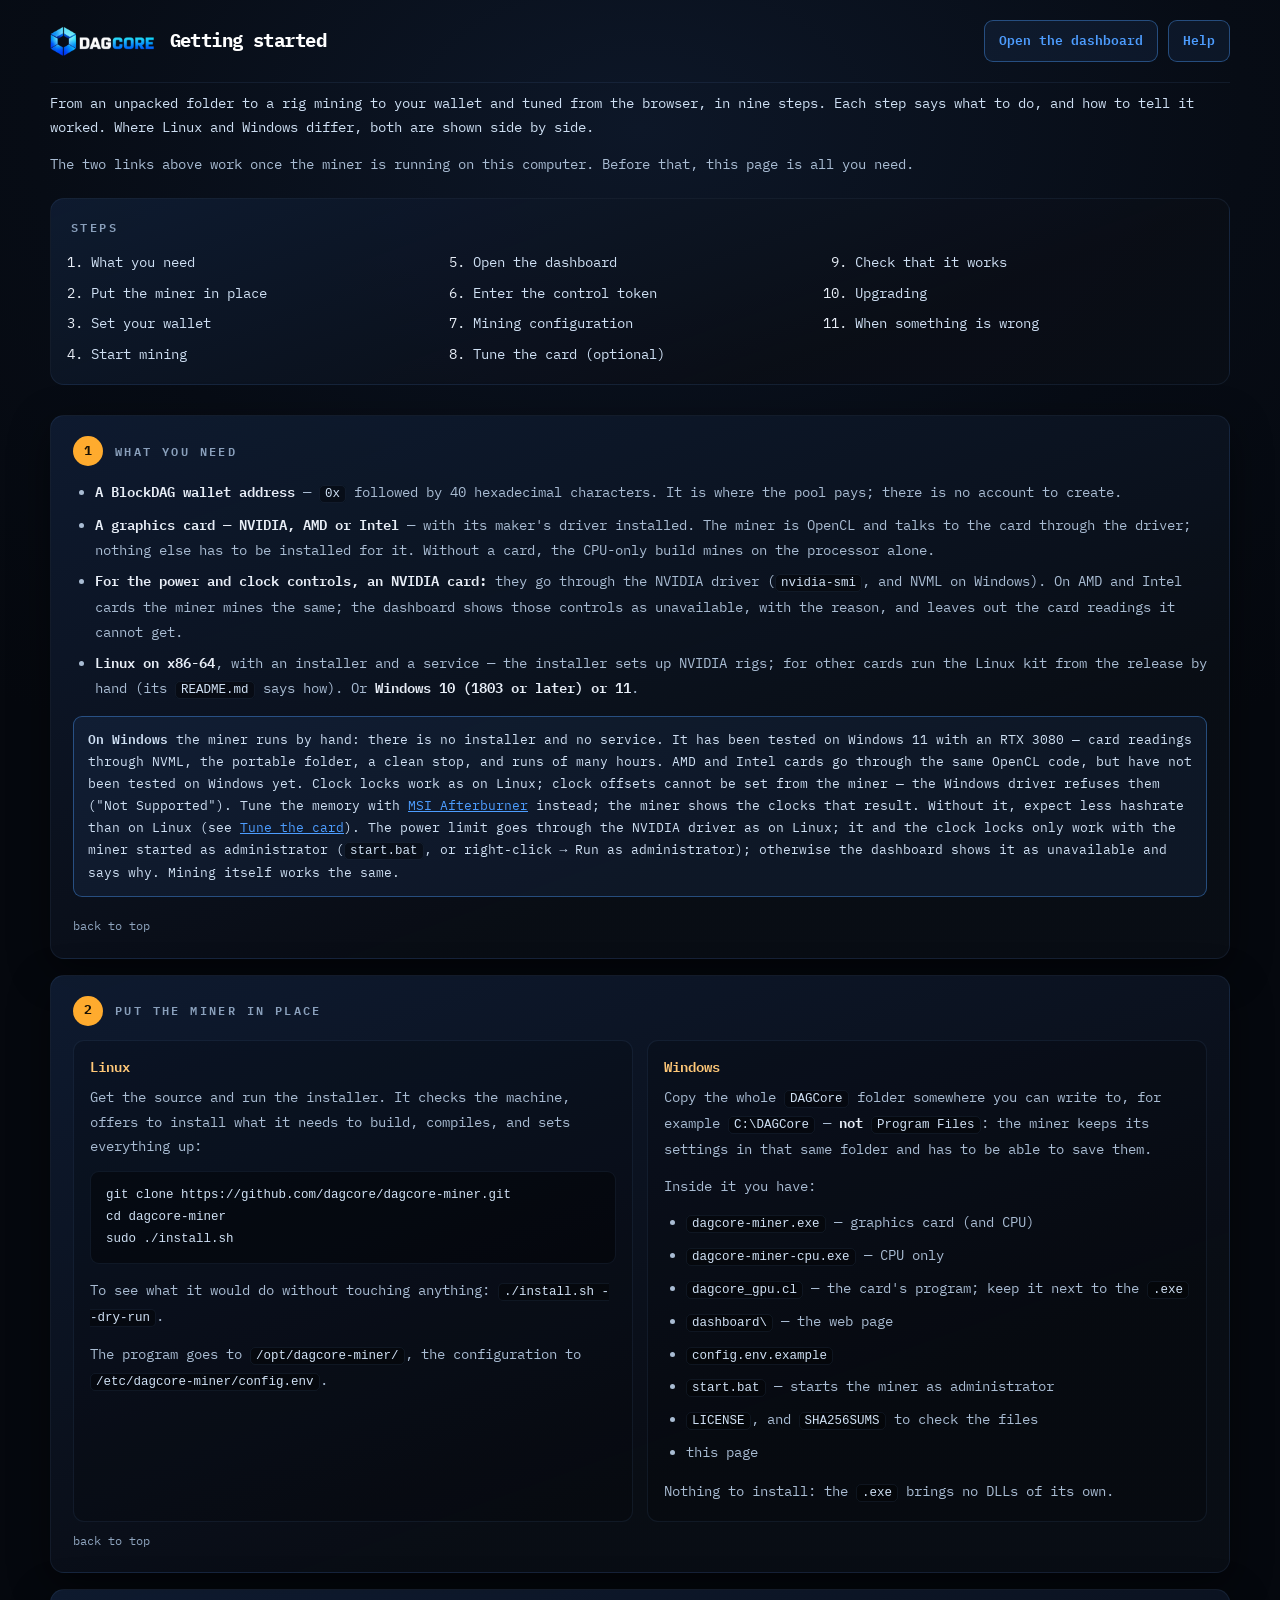
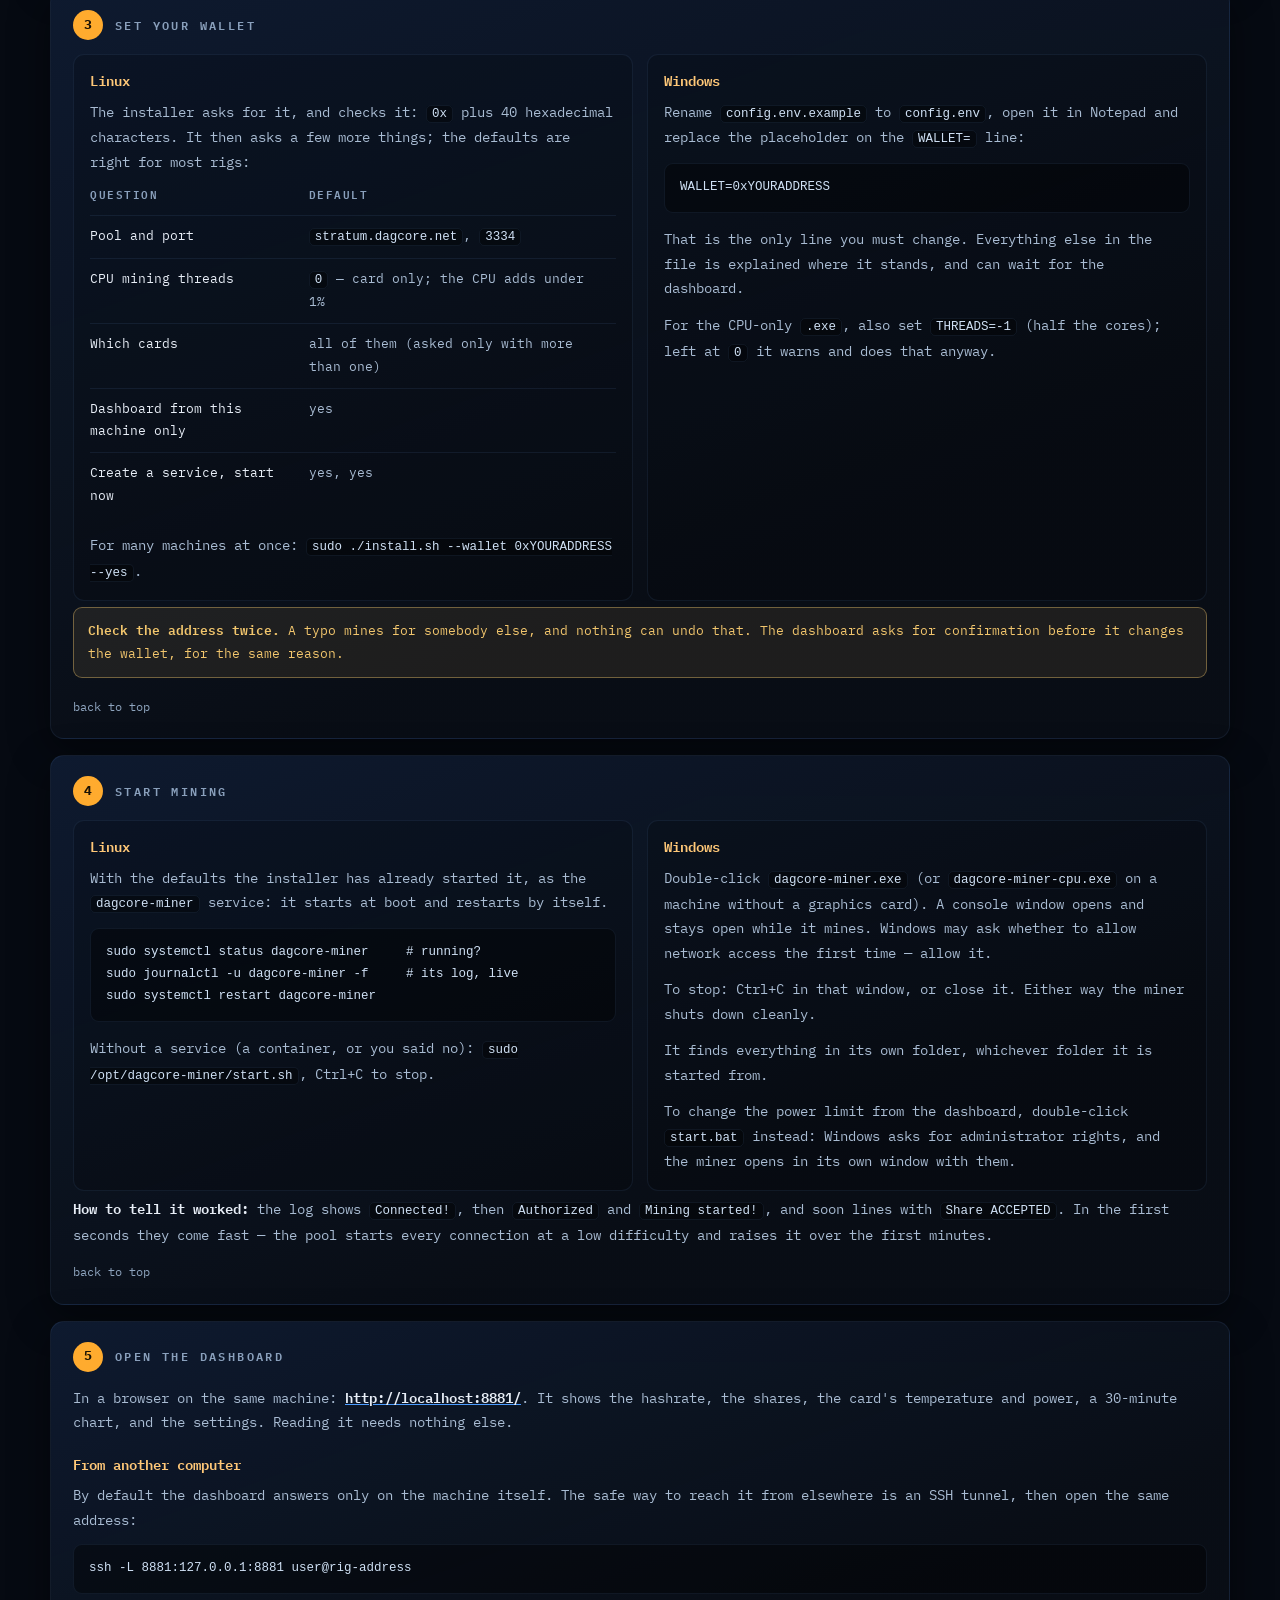
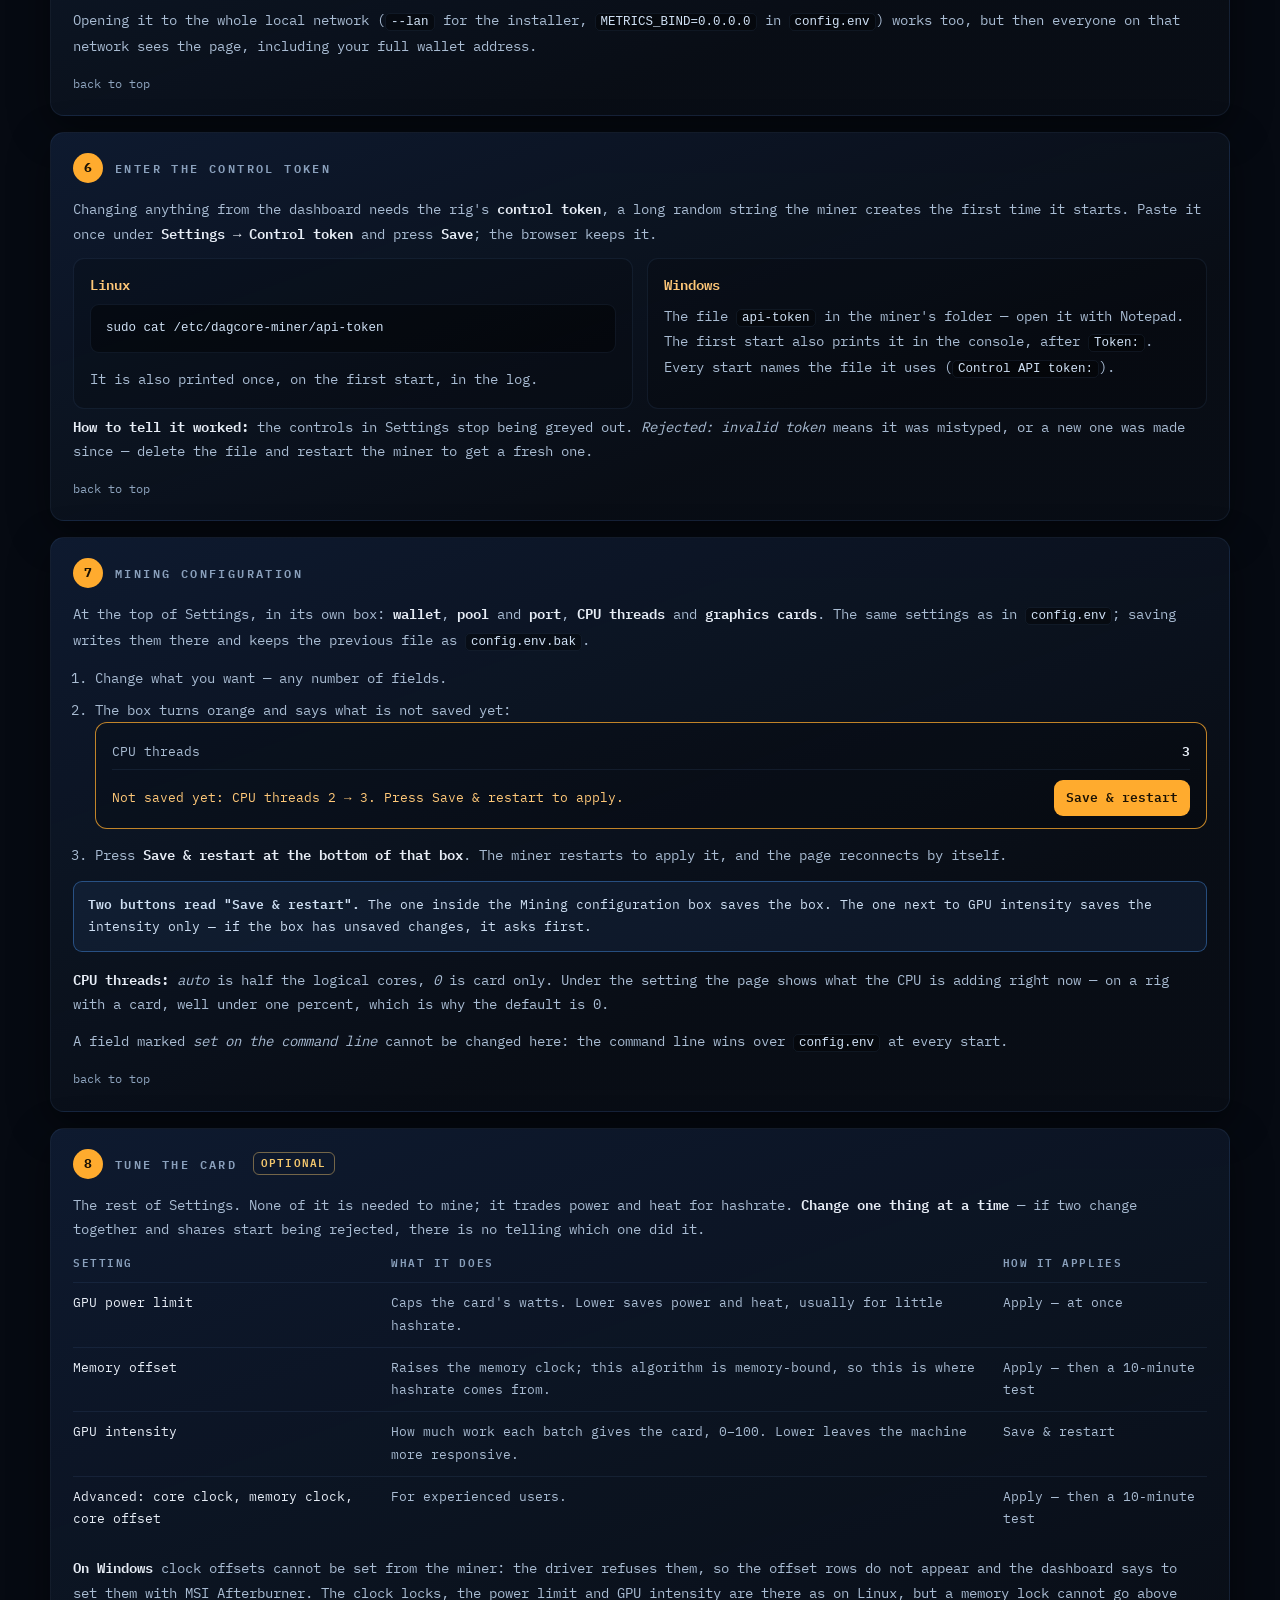
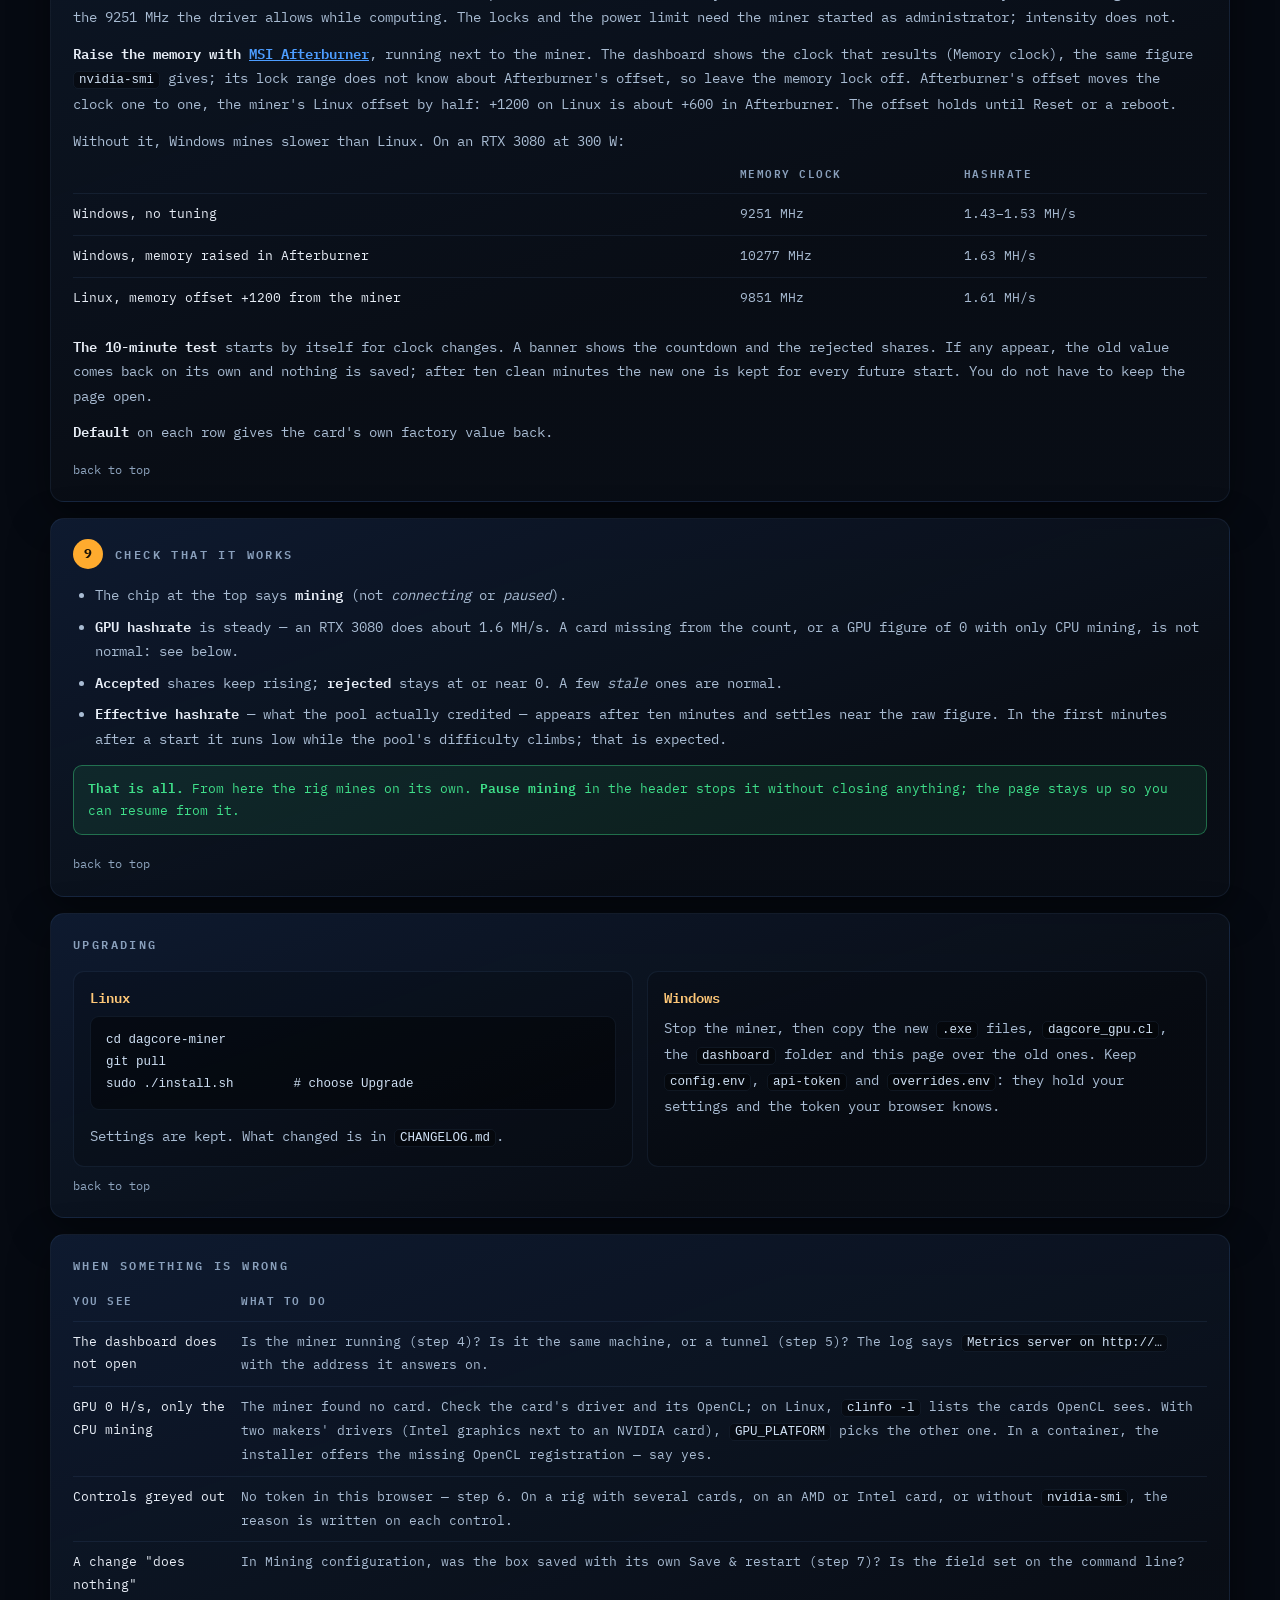
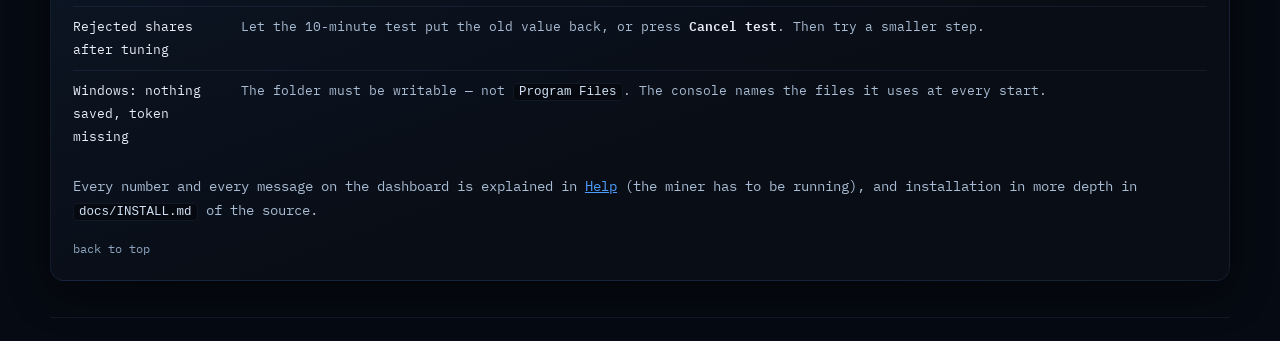
==== commit 6f7c22d1: "readme.html: Windows tested, and any OpenCL card, not only NVIDIA The page called Windows experiment" ====
--- a/readme.html
+++ b/readme.html
@@ -171,22 +171,32 @@
   <li><b>A BlockDAG wallet address</b> — <code>0x</code> followed by 40
   hexadecimal characters. It is where the pool pays; there is no account to
   create.</li>
-  <li><b>An NVIDIA graphics card</b> with the NVIDIA driver installed. The
-  miner talks to the card through the driver's OpenCL; nothing else has to be
-  installed for it. <code>nvidia-smi</code>, which comes with the driver, is
-  what the power and clock controls use.</li>
-  <li><b>Linux on x86-64</b> — the supported system, with an installer and a
-  service. <b>Windows 10 (1803 or later)</b> works for testing.</li>
+  <li><b>A graphics card — NVIDIA, AMD or Intel</b> — with its maker's driver
+  installed. The miner is OpenCL and talks to the card through the driver;
+  nothing else has to be installed for it. Without a card, the CPU-only
+  build mines on the processor alone.</li>
+  <li><b>For the power and clock controls, an NVIDIA card:</b> they go through
+  the NVIDIA driver (<code>nvidia-smi</code>, and NVML on Windows). On AMD and
+  Intel cards the miner mines the same; the dashboard shows those controls as
+  unavailable, with the reason, and leaves out the card readings it cannot
+  get.</li>
+  <li><b>Linux on x86-64</b>, with an installer and a service — the installer
+  sets up NVIDIA rigs; for other cards run the Linux kit from the release by
+  hand (its <code>README.md</code> says how). Or <b>Windows 10 (1803 or
+  later) or 11</b>.</li>
 </ul>
-<div class="note warn"><b>Windows is experimental.</b> The Windows build runs
-by hand and has no installer or service. Clock locks work as on Linux; clock
+<div class="note info"><b>On Windows</b> the miner runs by hand: there is no
+installer and no service. It has been tested on Windows 11 with an RTX 3080
+— card readings through NVML, the portable folder, a clean stop, and runs of
+many hours. AMD and Intel cards go through the same OpenCL code, but have
+not been tested on Windows yet. Clock locks work as on Linux; clock
 offsets cannot be set from the miner — the Windows driver refuses them
 ("Not Supported"). Tune the memory with
 <a href="https://www.msi.com/Landing/afterburner" target="_blank" rel="noopener">MSI Afterburner</a>
 instead; the miner
 shows the clocks that result. Without it, expect less hashrate than on Linux
 (see <a href="#tuning">Tune the card</a>). The power limit goes through
-<code>nvidia-smi</code> as on Linux; it and the clock locks only work with the miner
+the NVIDIA driver as on Linux; it and the clock locks only work with the miner
 started as administrator (<code>start.bat</code>, or right-click → Run as
 administrator); otherwise the
 dashboard shows it as unavailable and says why. Mining itself works the
@@ -211,7 +221,7 @@
     configuration to <code>/etc/dagcore-miner/config.env</code>.</p>
   </div>
   <div>
-    <h3>Windows <span class="tag">test</span></h3>
+    <h3>Windows</h3>
     <p>Copy the whole <code>DAGCore</code> folder somewhere you can write to,
     for example <code>C:\DAGCore</code> — <b>not</b>
     <code>Program Files</code>: the miner keeps its settings in that same
@@ -224,6 +234,9 @@
       the <code>.exe</code></li>
       <li><code>dashboard\</code> — the web page</li>
       <li><code>config.env.example</code></li>
+      <li><code>start.bat</code> — starts the miner as administrator</li>
+      <li><code>LICENSE</code>, and <code>SHA256SUMS</code> to check the
+      files</li>
       <li>this page</li>
     </ul>
     <p>Nothing to install: the <code>.exe</code> brings no DLLs of its own.</p>
@@ -288,7 +301,7 @@
   <div>
     <h3>Windows</h3>
     <p>Double-click <code>dagcore-miner.exe</code> (or
-    <code>dagcore-miner-cpu.exe</code> on a machine without an NVIDIA card).
+    <code>dagcore-miner-cpu.exe</code> on a machine without a graphics card).
     A console window opens and stays open while it mines. Windows may ask
     whether to allow network access the first time — allow it.</p>
     <p>To stop: Ctrl+C in that window, or close it. Either way the miner shuts
@@ -486,11 +499,15 @@
       (step 5)? The log says <code>Metrics server on http://…</code> with the
       address it answers on.</td></tr>
   <tr><td>GPU 0 H/s, only the CPU mining</td>
-      <td>The miner found no card. Check the NVIDIA driver; in a container, the
+      <td>The miner found no card. Check the card's driver and its OpenCL; on
+      Linux, <code>clinfo -l</code> lists the cards OpenCL sees. With two
+      makers' drivers (Intel graphics next to an NVIDIA card),
+      <code>GPU_PLATFORM</code> picks the other one. In a container, the
       installer offers the missing OpenCL registration — say yes.</td></tr>
   <tr><td>Controls greyed out</td>
-      <td>No token in this browser — step 6. On a rig with several cards, or
-      without <code>nvidia-smi</code>, the reason is written on each control.</td></tr>
+      <td>No token in this browser — step 6. On a rig with several cards, on
+      an AMD or Intel card, or without <code>nvidia-smi</code>, the reason is
+      written on each control.</td></tr>
   <tr><td>A change "does nothing"</td>
       <td>In Mining configuration, was the box saved with its own Save &amp;
       restart (step 7)? Is the field set on the command line?</td></tr>
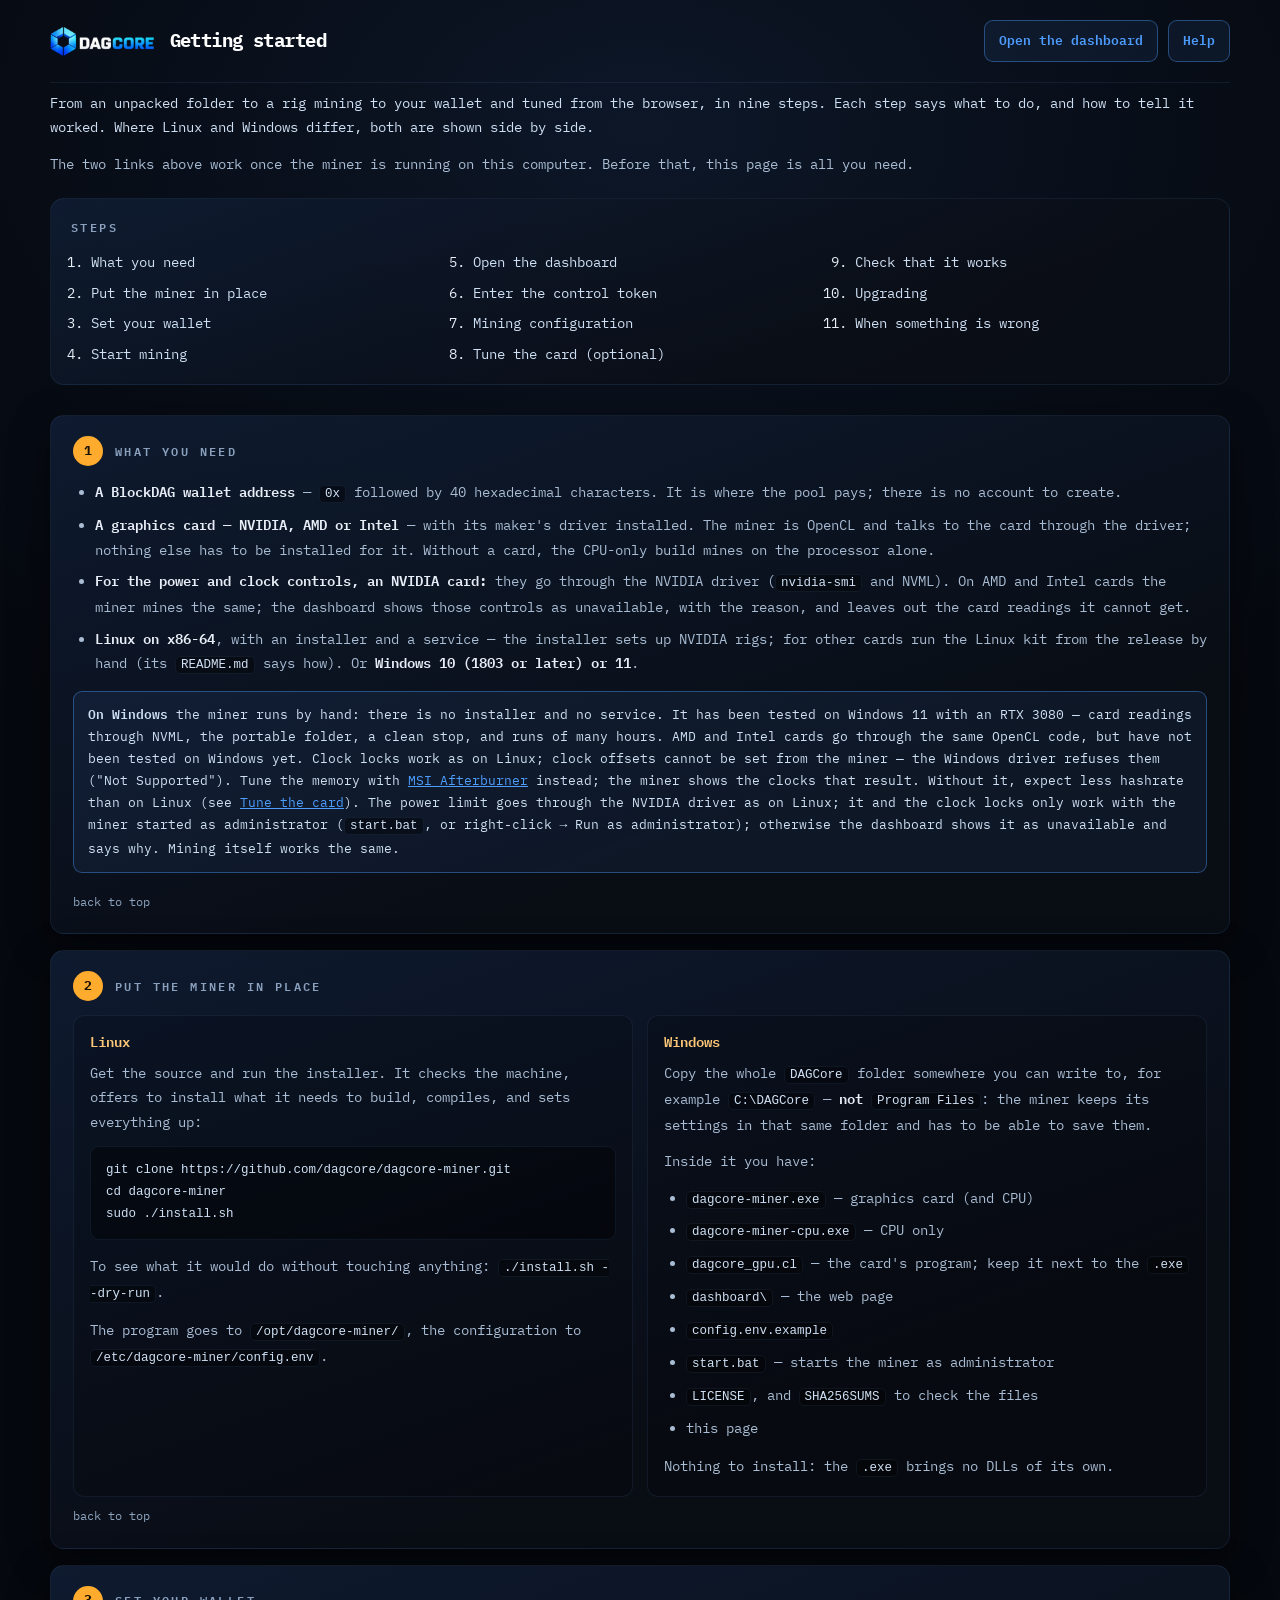
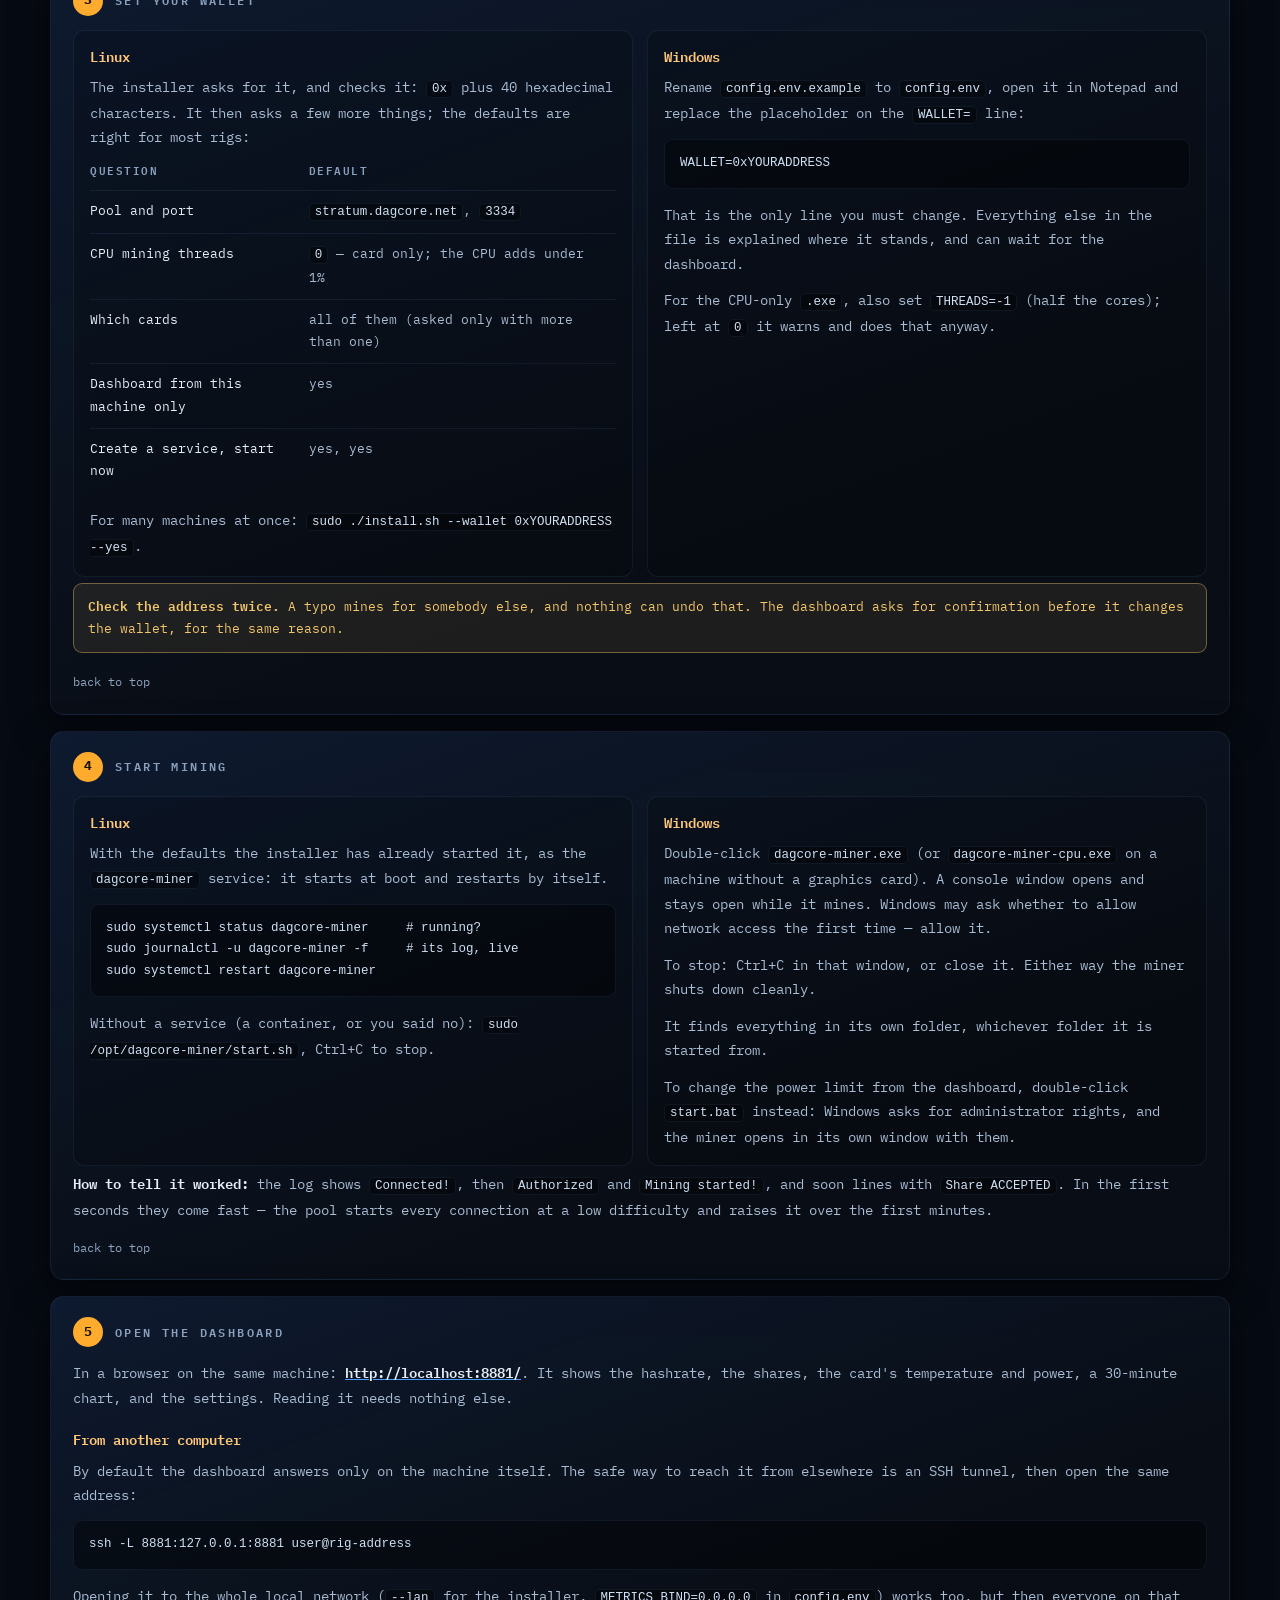
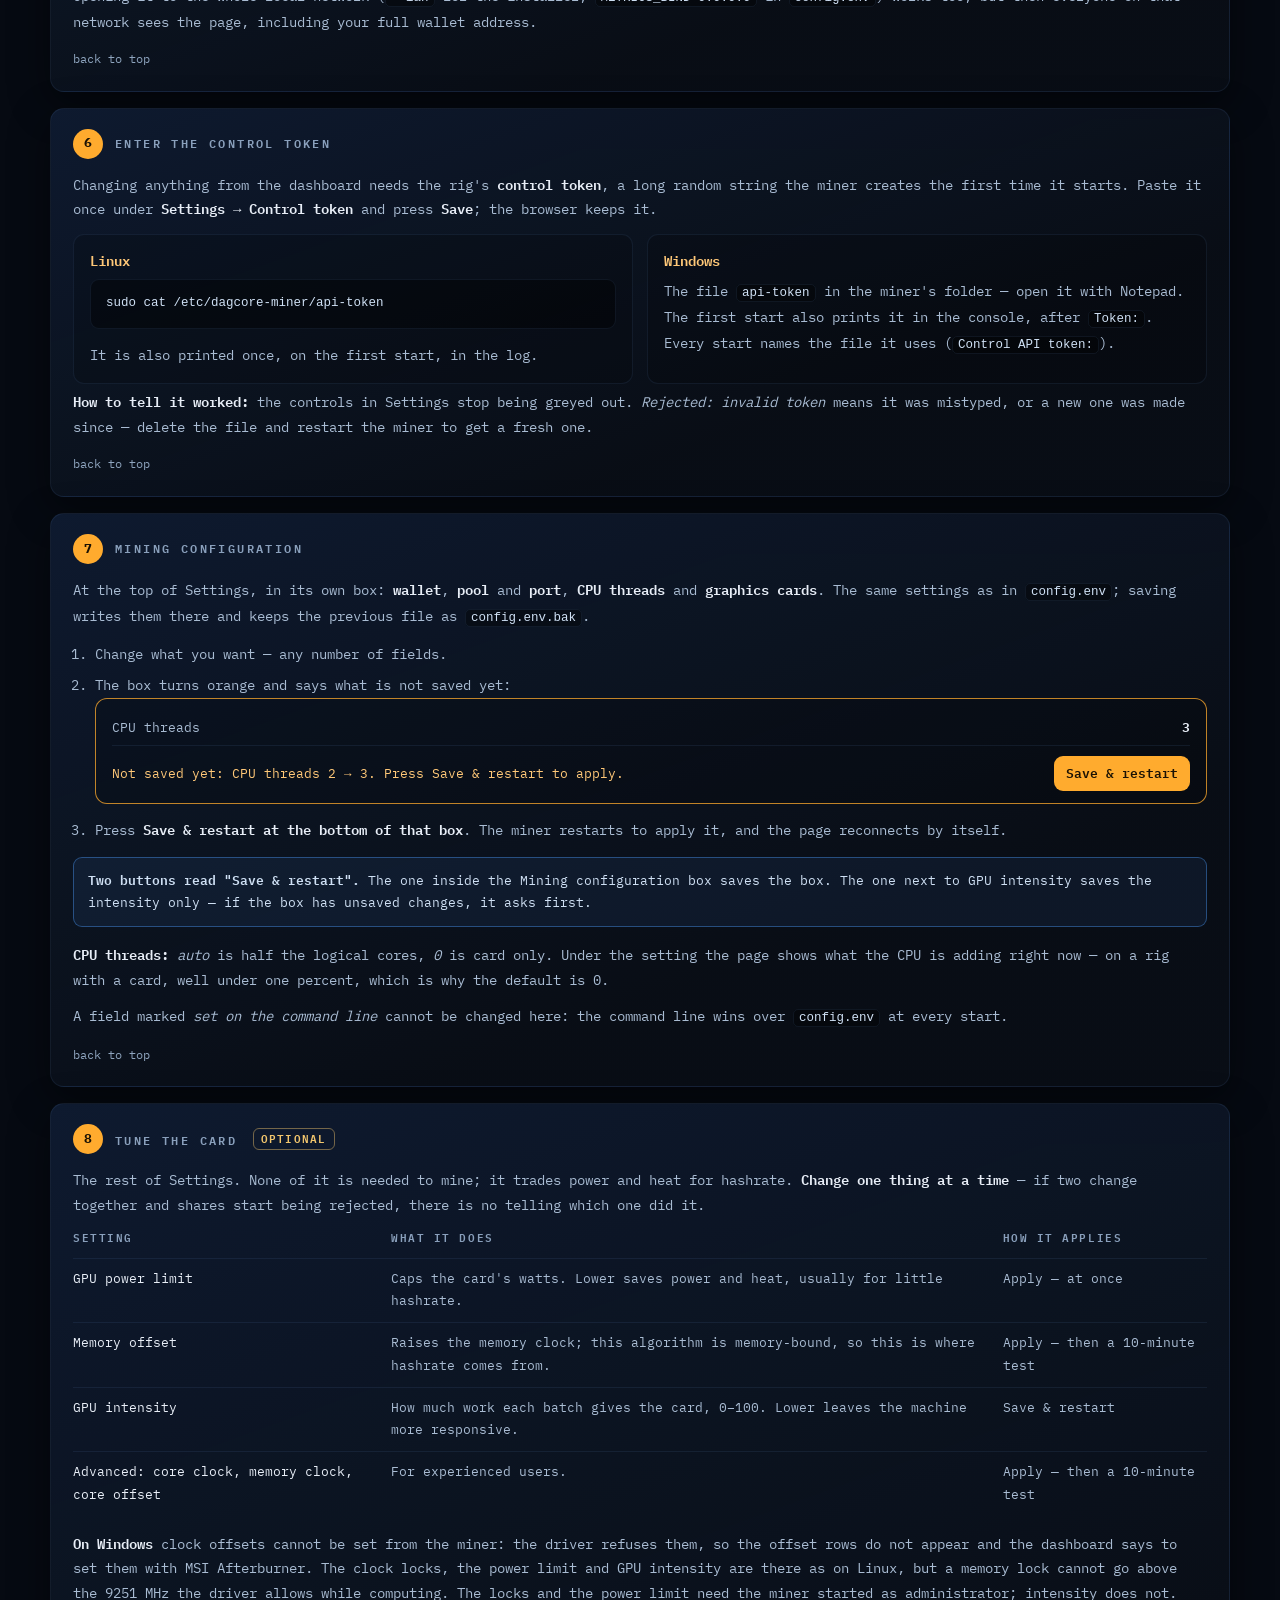
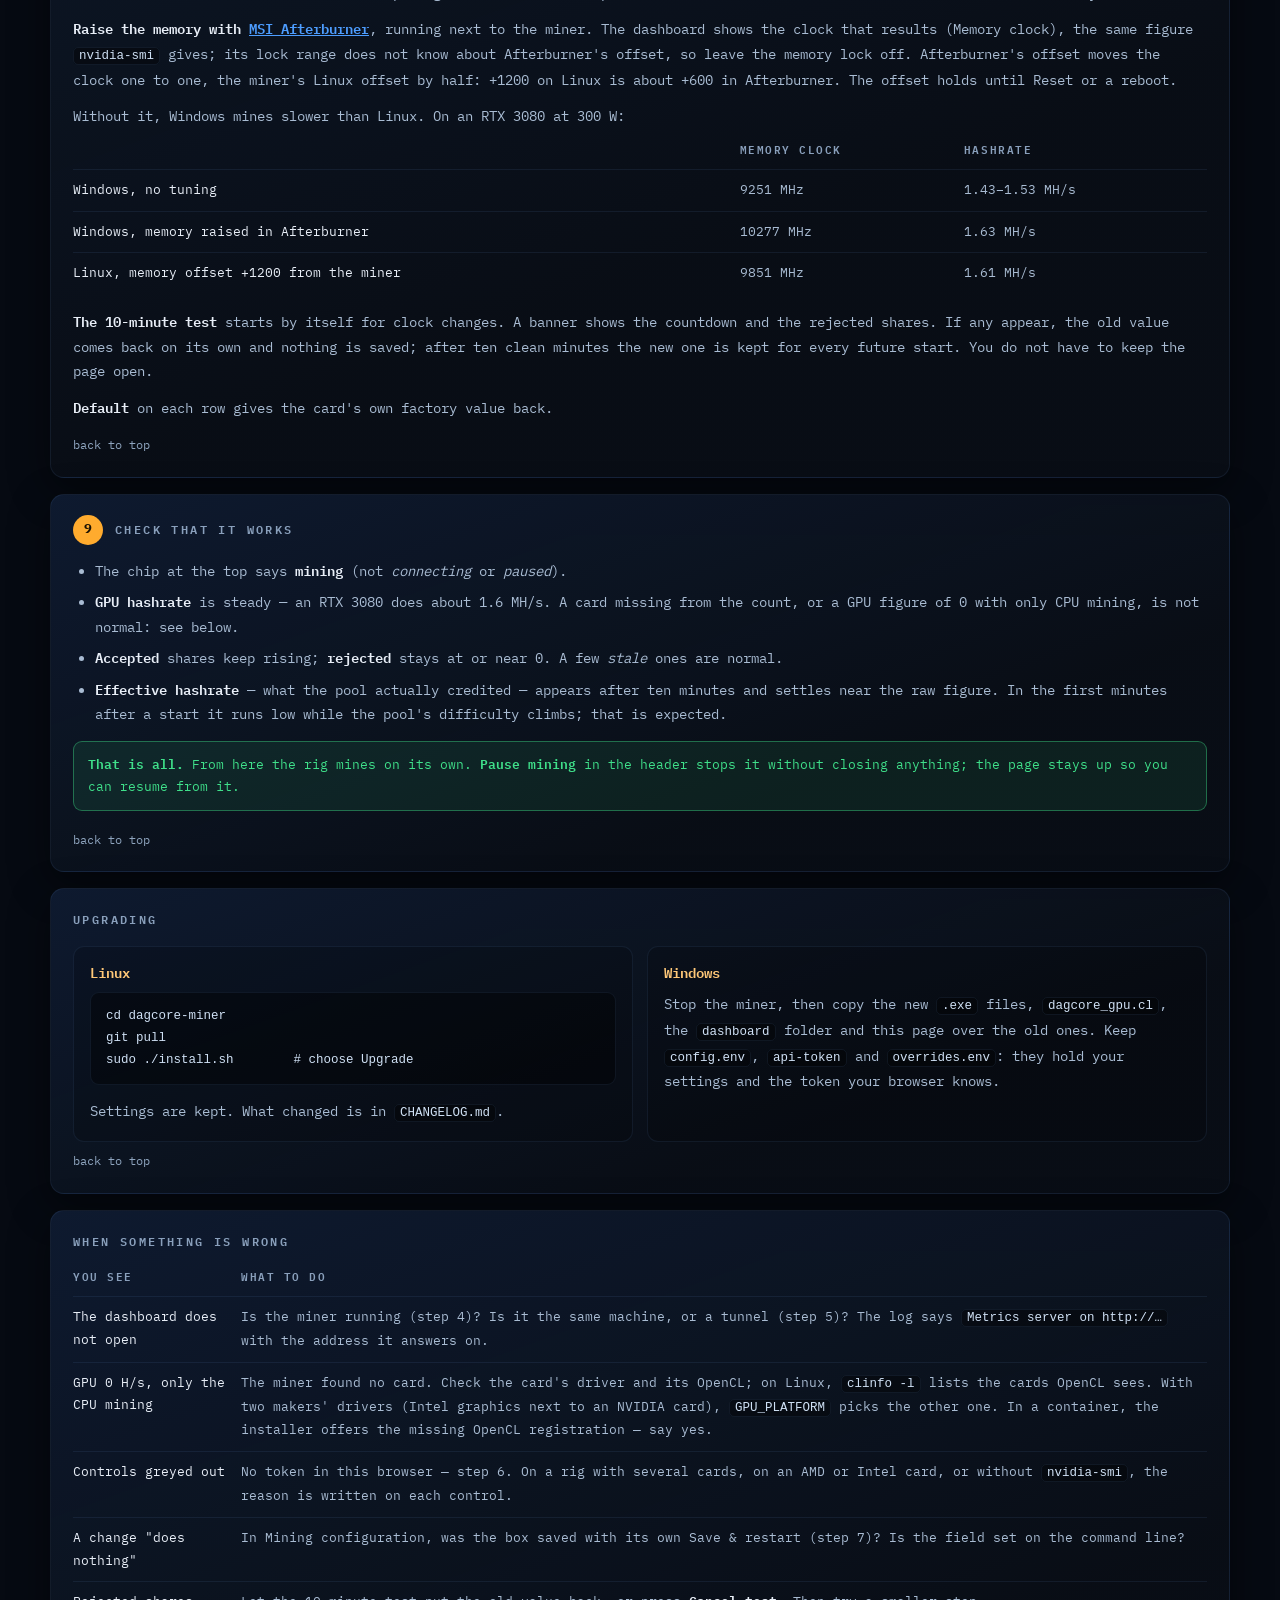
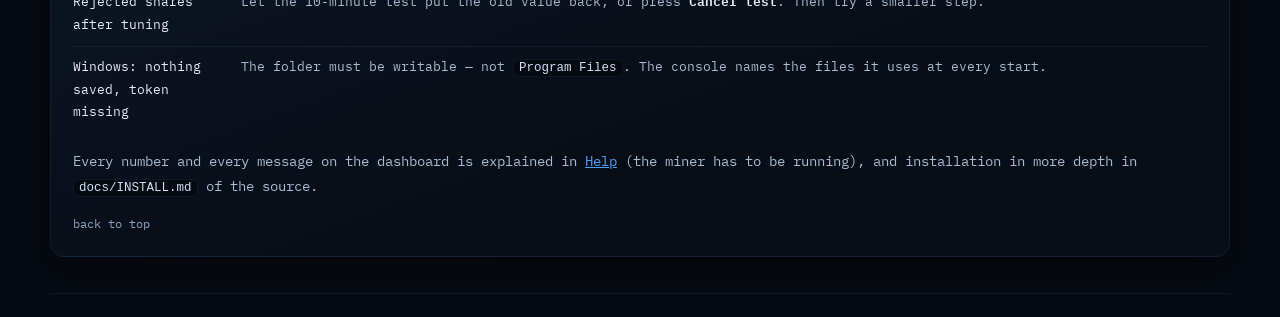
==== commit e1251992: "README: Windows tested, and any OpenCL card, not only NVIDIA The same correction as readme.html: the" ====
--- a/readme.html
+++ b/readme.html
@@ -176,7 +176,7 @@
   nothing else has to be installed for it. Without a card, the CPU-only
   build mines on the processor alone.</li>
   <li><b>For the power and clock controls, an NVIDIA card:</b> they go through
-  the NVIDIA driver (<code>nvidia-smi</code>, and NVML on Windows). On AMD and
+  the NVIDIA driver (<code>nvidia-smi</code> and NVML). On AMD and
   Intel cards the miner mines the same; the dashboard shows those controls as
   unavailable, with the reason, and leaves out the card readings it cannot
   get.</li>
